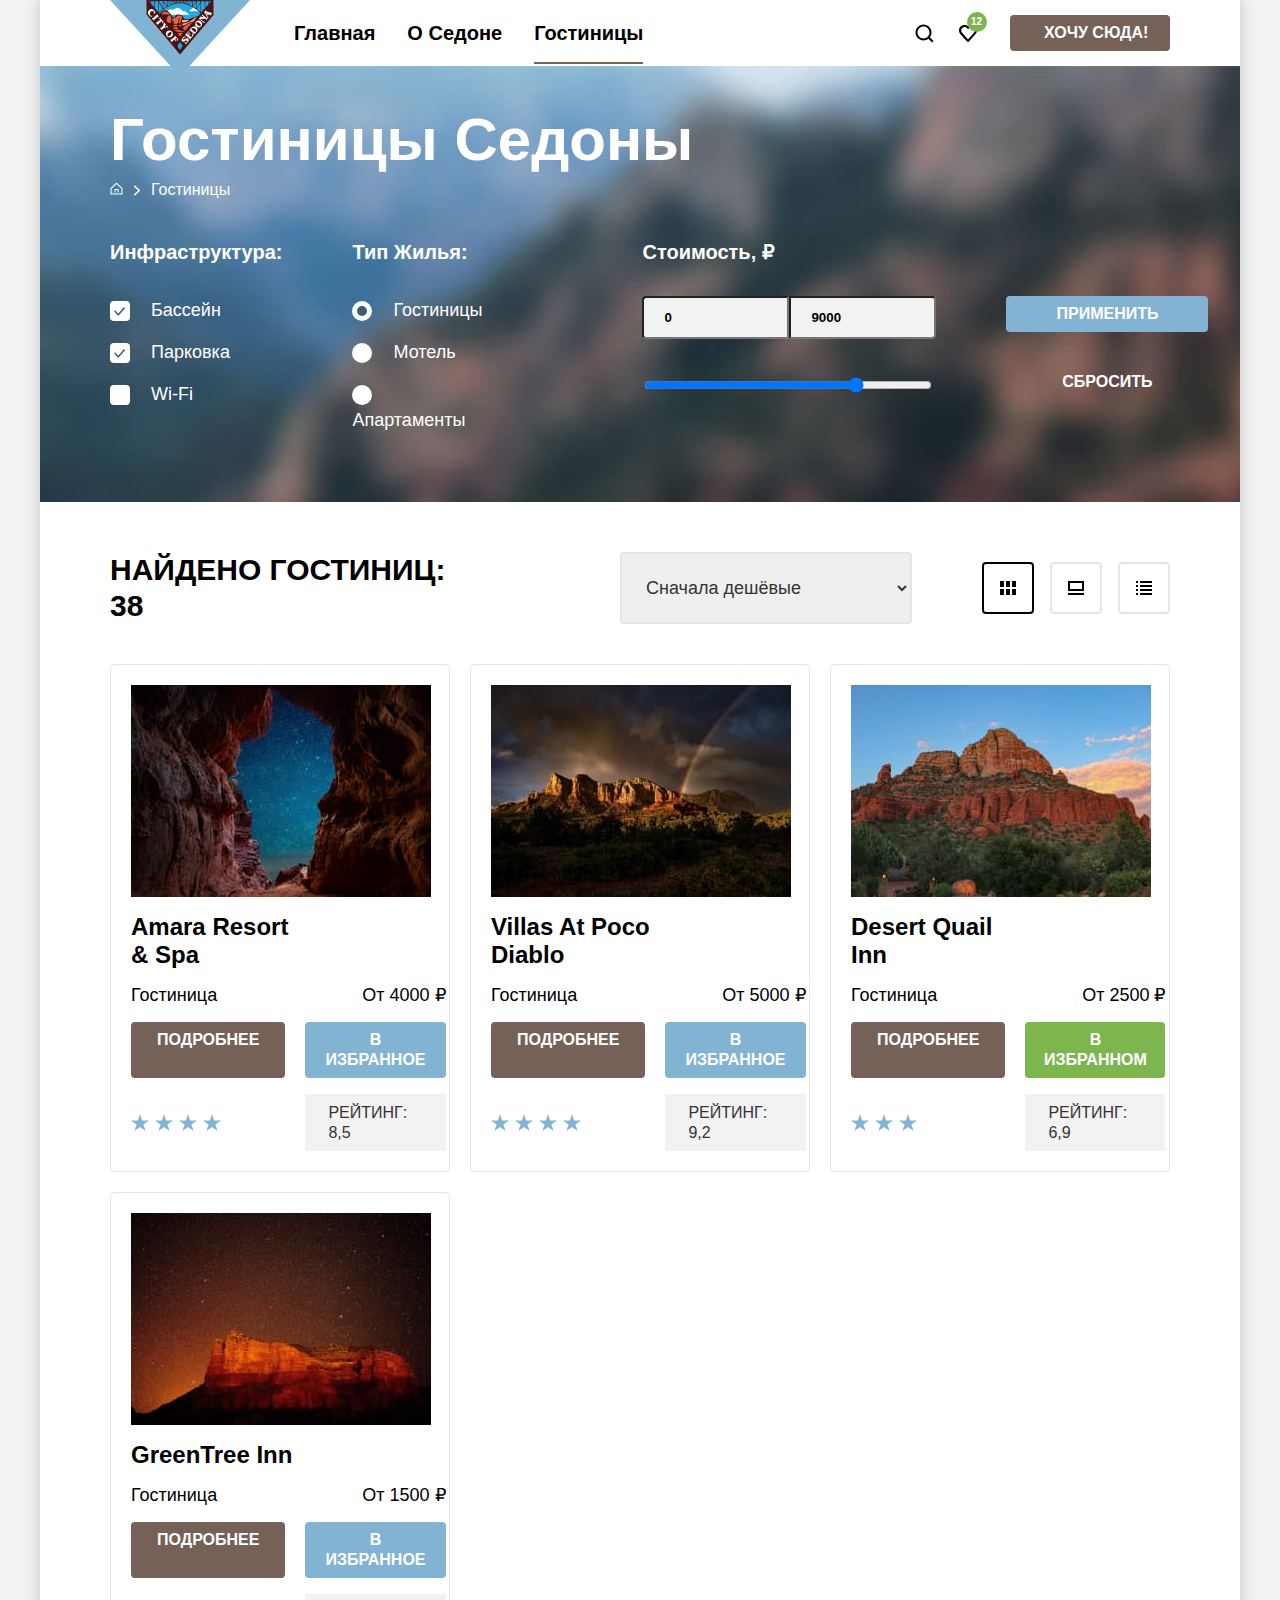
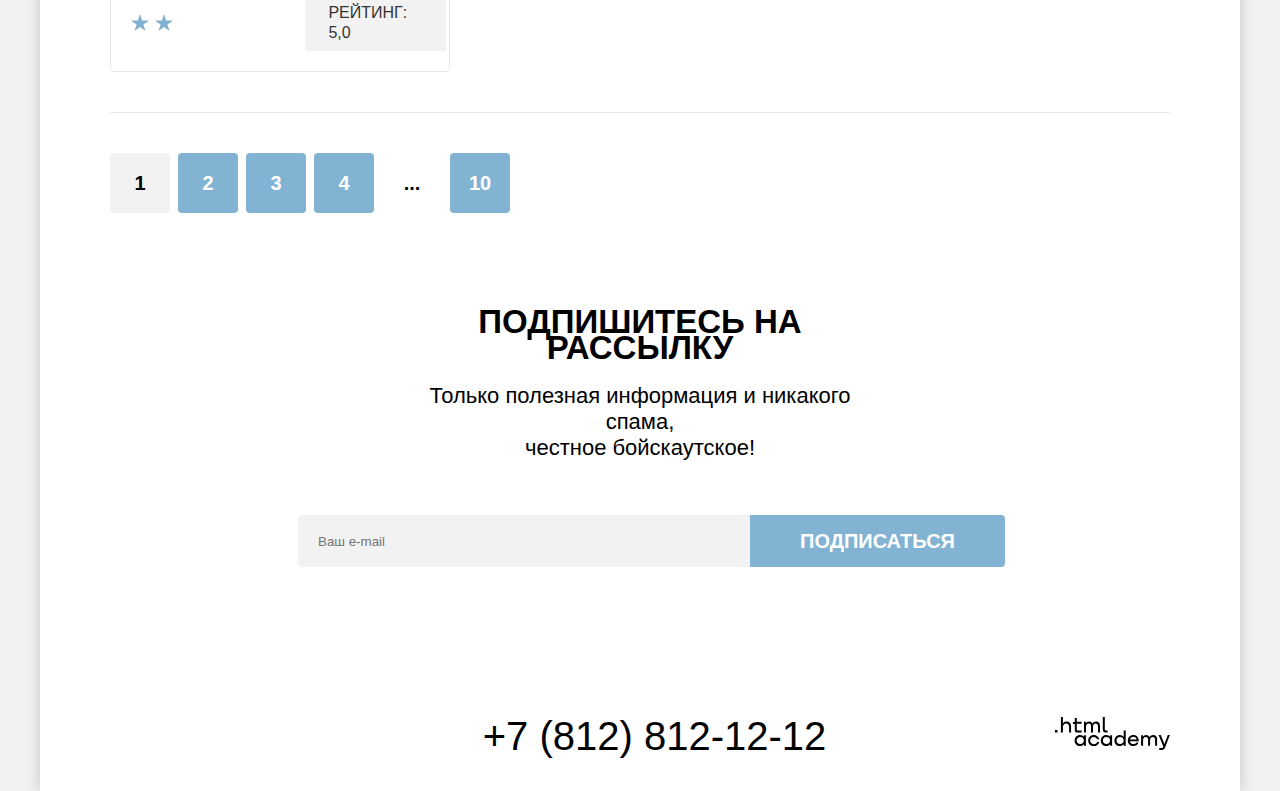
==== catalog.html @ 64627593 "Merge pull request #6 from LNBaxtin/master" ====
<!DOCTYPE html>
<html lang="ru">
  <head>
    <meta charset="utf-8">
    <title>Гостиницы Седоны</title>
    <link rel="stylesheet" href="styles/styles.css">
  </head>
  <body>
    <div class="wrapper">
      <header class="page-header">
        <nav class="navigation">
          <a class="logo-link">
            <img class="page-header-logo" alt="Логотип проекта Седона" src="images/logo.svg" width="140" height="70"></a>
          <ul class="navigation-list">
            <li class="navigation-item">
              <a class="navigation-link" href="index.html">Главная</a>
            </li>
            <li class="navigation-item">
              <a class="navigation-link" href="#">О Седоне</a>
            </li>
            <li class="navigation-item">
              <a class="navigation-link navigation-link-current" href="catalog.html">Гостиницы</a>
            </li>
          </ul>
          <ul class="navigation-list navigation-user">
            <li class="navigation-item navigation-icon">
              <a class="navigation-link" href="#">
                <div class="icon-search">
                <span class="visually-hidden">
                  Поиск
                </span></div>
              </a>
            </li>
            <li class="navigation-item navigation-icon">
              <a class="navigation-link" href="#">
                <div class="icon-liked">
                  <span class="visually-hidden">
                    Избранное
                  </span>
                <div class="liked"><div class="liked-number">12</div></div></div>
              </a>
          </ul>
          <a class="button brown-button navigation-button" href="#" aria-label="Регистрация"><span class="click">Хочу сюда!</span></a>
        </nav>
      </header>
    <main class="main-inner">
      <div class="filters-background">
        <h1 class="inner-header-title">Гостиницы Седоны</h1>
        <ul class="breadcrumbs">
          <li class="breadcrumbs-item">
            <a class="breadcrumbs-link" href="index.html"><div class="breadcrumbs-home"></div><span class="visually-hidden">Главная</span></a>
          </li>
          <!-- <div class="breadcrumbs-arrow"></div> -->
          <li class="breadcrumbs-item">
            <a class="breadcrumbs-link">Гостиницы</a>
          </li>
        </ul>
      <section class="filters">
        <h2 class="visually-hidden">Фильтры</h2>
        <form class="catalog-filter" action="https://echo.htmlacademy.ru/" method="get">
          <fieldset class="catalog-filter-group">
            <legend class="catalog-filter-title">Инфраструктура:</legend>
            <ul class="catalog-filter-list">
              <li class="catalog-filter-item">
                <label class="control">
                  <input class="control-input real-checkbox" type="checkbox" name="pool" checked>
                  <span class="custom-checkbox"></span>
              Бассейн
                </label>
              </li>
              <li class="catalog-filter-item">
                <label class="control">
                  <input class="control-input real-checkbox" type="checkbox" name="parking" checked>
                  <span class="custom-checkbox"></span>
              Парковка
                </label>
              </li>
              <li class="catalog-filter-item">
                <label class="control">
                  <input class="control-input real-checkbox" type="checkbox" name="wifi">
                  <span class="custom-checkbox"></span>
              Wi-Fi
                </label>
              </li>
          </fieldset>
          <fieldset class="catalog-filter-group">
            <legend class="catalog-filter-title">Тип Жилья:</legend>
            <ul class="catalog-filter-list">
              <li class="catalog-filter-item">
                <label class="control">
                  <input class="control-input real-radio" type="radio" name="product-group" value="hotel" checked>
                  <span class="custom-radio"></span>
              Гостиницы
                </label>
              </li>
              <li class="catalog-filter-item">
                <label class="control">
                  <input class="control-input real-radio" type="radio" name="product-group" value="motel">
                  <span class="custom-radio"></span>
              Мотель
                </label>
              </li>
              <li class="catalog-filter-item">
                <label class="control">
                  <input class="control-input real-radio" type="radio" name="product-group" value="apartment">
                  <span class="custom-radio"></span>
              Апартаменты
                </label>
              </li>
            </ul>
          </fieldset>
          <fieldset class="catalog-filter-group slider">
            <legend class="catalog-filter-title">Стоимость, &#8381;</legend>
              <div class="form-price">
                <input class="input-price-min" type="number"  id="min-price" name="min-price" value="0" step="100" placeholder="от">
                <input class="input-price-max" type="number"  id="max-price" name="max-price" value="9000" step="100" placeholder="до">
              </div>
              <input class="input-slider" type="range" id="hotels-price" name="hotels-price" min="0" max="12000" value="9000">
          </fieldset>
          <fieldset class="catalog-filter-group button-group">
            <legend class="catalog-filter-title visually-hidden">Кнопки</legend>
              <button class="button blue-button" type="submit">Применить</button>
              <button class="button transparent-button" type="reset">Сбросить</button>
          </fieldset>
        </form>
      </section>
    </div>
      <!-- </div> -->
      <section class="serching-results">
        <div class="wrapper-sort">
          <div class="hotel-results"><h2 class="heading-text">Найдено гостиниц: <span class="hotel-value">38</span></h2></div>
          <select class="select-control" aria-label="Сортировка">
            <option value="cheap">Сначала дешёвые</option>
            <option value="expensive">Сначала дорогие</option>
            <option value="popular">Сначала популярные</option>
          </select>
          <ul class="sorting-list">
            <li class="sorting-list-item"><a class="sort-current" href="#" aria-label="Показать карточки"><div class="icon-list-six"></div>
            </a></li>
            <li class="sorting-list-item"></li><a class="sort-unactive" href="#" aria-label="Показать по одному"><div class="icon-for-one"></div>
            </a></li>
            <li class="sorting-list-item"></li><a class="sort-unactive" href="#" aria-label="Показать список"><div class="icon-list"></div>
            </a></li>
          </div>
        <!-- </div> -->
        <ul class="hotel-list">
          <li class="hotel-card">
            <img class="hotel-card-image" src="images/Amara.jpg" alt="Amara Resort & Spa" width="300" height="212">
            <a class="hotel-card-link" href="#">  <h3 class="block-title hotel-card-title">Amara Resort & Spa</h3></a>
            <p class="hotel-card-type">Гостиница</p>
            <p class="hotel-card-price">От 4000 ₽</p>
            <a class="button hotel-card-button brown-button" href="#">Подробнее</a>
            <button class="button hotel-card-button blue-button" href="#">В Избранное</a></button>
            <div class="stars-area">
              <div class="star"></div>
              <div class="star"></div>
              <div class="star"></div>
              <div class="star"></div>
            </div>
            <div class="rating">
              <p class="text-rating">Рейтинг: <span class="rating-number">8,5</span></p>
            </div>
          </li>
          <li class="hotel-card">
            <img class="hotel-card-image" src="images/Villas.jpg" alt="Villas at Poco Diablo" width="300" height="212">
            <a class="hotel-card-link" href="#"><h3 class="block-title hotel-card-title">Villas at Poco Diablo</h3></a>
            <p class="hotel-card-type">Гостиница</p>
            <p class="hotel-card-price">От 5000 ₽</p>
            <a class="button hotel-card-button brown-button" href="#">Подробнее</a>
            <button class="button hotel-card-button blue-button" href="#">В Избранное</a></button>
            <div class="stars-area">
              <div class="star"></div>
              <div class="star"></div>
              <div class="star"></div>
              <div class="star"></div>
            </div>
            <div class="rating">
              <p class="text-rating">Рейтинг: <span class="rating-number">9,2</span></p>
            </div>
          </li>
          <li class="hotel-card">
            <img class="hotel-card-image" src="images/Desert.jpg" alt="Desert Quail Inn" width="300" height="212">
            <a class="hotel-card-link" href="#"><h3 class="block-title hotel-card-title">Desert Quail Inn</h3></a>
            <p class="hotel-card-type">Гостиница</p>
            <p class="hotel-card-price">От 2500 ₽</p>
            <a class="button hotel-card-button brown-button" href="#">Подробнее</a>
            <button class="button hotel-card-button green-button" href="#">В Избранном</a></button>
            <div class="stars-area">
              <div class="star"></div>
              <div class="star"></div>
              <div class="star"></div>
            </div>
            <div class="rating">
              <p class="text-rating">Рейтинг: <span class="rating-number">6,9</span></p>
            </div>
          </li>
          <li class="hotel-card">
            <img class="hotel-card-image" src="images/GreenTree.jpg" alt="GreenTree Inn" width="300" height="212">
            <a class="hotel-card-link" href="#"><h3 class="block-title hotel-card-title">GreenTree Inn</h3></a>
            <p class="hotel-card-type">Гостиница</p>
            <p class="hotel-card-price">От 1500 ₽</p>
            <a class="button hotel-card-button brown-button" href="#">Подробнее</a>
            <button class="button hotel-card-button blue-button" href="#">В Избранное</a></button>
            <div class="stars-area">
              <div class="star"></div>
              <div class="star"></div>
            </div>
            <div class="rating">
              <p class="text-rating">Рейтинг: <span class="rating-number">5,0</p></span>
            </div>
          </li>
        </ul>
        <div class="divider-line"></div>
        <ul class="pagination">
          <li class="pagination-item">
            <a class="pagination-link pagination-current"><span>1</span></a>
          </li>
          <li class="pagination-item">
            <a class="pagination-link" href="#"><span>2</span></a>
          </li>
          <li class="pagination-item">
            <a class="pagination-link" href="#"><span>3</span></a>
          </li>
          <li class="pagination-item">
            <a class="pagination-link" href="#"><span>4</span></a>
          </li>
          <li class="pagination-item">
            <a class="pagination-link"><span>...</span></a>
          </li>
          <li class="pagination-item">
            <a class="pagination-link" href="#"><span>10</span></a>
          </li>
        </ul>
      </section>
 <section class="newsletter newsletter-inner">
  <div class="newsletter-block">
    <h2 class="newsletter-title">Подпишитесь на рассылку</h2>
    <p>Только полезная информация и никакого спама, <br>честное бойскаутское!</p></div>
    <div class="newsletter-form">
    <form class="newsletter-form" action="https://echo.htmlacademy.ru/" method="post">

      <input class="field"  placeholder="Ваш e-mail" type="email" name="newsletter-email" id="newsletter-email" required>

      <button class="newsletter-button button blue-button big-button" type="submit">
        <span>Подписаться</span>
      </button></div>
  </section>
    </main>
    <footer class="page-footer">
      <h2 class="visually-hidden">Как с нами связаться?</h2>
      <ul class="footer-social-list">
        <li class="footer-social-item">
          <a class="social-button" href="https://vk.com/htmlacademy">
            <span class="visually-hidden">VKontakte</span>
            <div class="icon-vk"></div>
          </a>
        </li>
        <li class="footer-social-item">
          <a class="social-button" href="https://t.me/htmlacademy">
            <span class="visually-hidden">Telegram</span>
            <div class="icon-tg"></div>
          </a>
        </li>
        <li class="footer-social-item">
          <a class="social-button" href="https://www.youtube.com/user/htmlacademyru">
            <span class="visually-hidden">Youtube</span>
            <div class="icon-yt"></div>
          </a>
        </li>
      </ul>
      <a class="number-phone" href="tel:+78128121212">+7 (812) 812-12-12</a>
      <a class="htmlacademy-link" href="https://htmlacademy.ru">
      <img class="footer-logo" alt="Ссылка на HTML Academy" src="images/logo_academy.svg" width="115" height="33">
      </a>
    </footer>
  </div>
  </body>
</html>
---- styles/styles.css ----
@font-face {
  font-family: "PT Sans";
  font-weight: 400;
  font-style: normal;
  src: url("../fonts/ptsans-400.woff2");
  font-display: swap;
}
@font-face {
  font-family: "PT Sans Bold";
  font-weight: 700;
  font-style: normal;
  src: url("../fonts/ptsans-700.woff2");
  font-display: swap;
}

html {
  height: 100%;
}

body {
  font-family: "PT Sans", sans-serif;
  font-size: 22px;
  line-height: 26px;
  color:black;
  width: 1280px;
  background-color: #F2F2F2;
  margin: 0 auto;
  display: flex;
  flex-direction: column;
}

.wrapper {
  width: 1200px;
  background-color:#FFFFFF;
  box-shadow: 0 0 15px rgba(0, 0, 0, 0.2);
  margin: 0 auto;
}

.visually-hidden {
  position: absolute;
  width: 1px;
  height: 1px;
  margin: -1px;
  border: 0;
  padding: 0;
  white-space: nowrap;
  clip-path: inset(100%);
  clip: rect(0 0 0 0);
  overflow: hidden;
}

.navigation-link {
  font-family: "PT Sans Bold", sans-serif;
  font-weight: 700;
  font-size: 20px;
  line-height: 24px;
  text-decoration: none;
  color: black;
}

.navigation-link-current {
  border-bottom: 2px solid rgba(117, 98, 87, 1);
  padding-bottom: 18px;
}

.icon-search {
  min-width: 20px;
  min-height: 20px;
  background-image: url("../images/icons/search.svg");
  background-repeat: no-repeat;
  background-position: center;
}

.icon-liked {
  position: relative;
  min-width: 20px;
  min-height: 20px;
  background-image: url("../images/icons/like.svg");
  background-repeat: no-repeat;
  background-position: center;
}

.liked {
  position: absolute;
  color: white;
  background: #7DB54F;
  border-radius: 10px;
  min-width: 20px;
  min-height: 20px;
  text-align: center;
  padding-bottom: 4px;
  left: 9px;
  bottom: 11px;
  padding: 0;
}

.liked-number {
  font-size: 10px;
  line-height: 10px;
  padding: 5px 5px 5px 4px;
  text-align: center;
}

.button {
  font-family: "PT Sans Bold", sans-serif;
  font-weight: 700;
  text-decoration: none;
  line-height: 20px;
  font-size: 16px;
  padding: 8px 50px;
  color: white;
  text-transform: uppercase;
  border: none;
  border-radius: 4px;
  text-align: center;
}

.brown-button {
  background-color: rgba(117, 97, 87, 1);
}

.blue-button {
  background: #82B3D3;
}

.green-button {
  background: #7DB54F;
}

.big-button {
  font-size: 20px;
  line-height: 36px;
}

.transparent-button {
  background-color: rgba(255, 255, 255, 0);
  border: none;
}

.heading-text {
  font-family: "PT Sans Bold", sans-serif;
  font-weight: 700;
  font-size: 30px;
  line-height: 36px;
  text-transform: uppercase;
  margin: 0;
  /* text-align: center; */
}

.block-title {
  font-family: "PT Sans Bold", sans-serif;
  font-weight: 700;
  font-size: 24px;
  line-height: 28px;
  text-transform: uppercase;
  max-width: 175px;
  margin: auto;
  text-align: center;
  margin-bottom: 30px;
}

.block-description {
  font-size: 18px;
  line-height: 21px;
  text-align: center;
  margin: 0 85px;
}

.search {
  text-align: center;
  padding: 96px 304px;
}

.search-modal {
  margin-top: 54px;
}

.newsletter {
  color: white;
  background-image: url("../images/Subscribe.jpg");
  background-repeat: no-repeat;
  text-align: center;
  padding: 96px 258px 104px;
}

.newsletter-block {
  width: 475px;
  margin: 0 auto 54px;
}

.field {
  box-sizing: border-box;
  width: 452px;
  border-radius: 4px 0 0 4px;
  background: #F2F2F2;
  padding-left: 20px;
  border: none;
}

.newsletter-form {
  display: flex;
  margin: 0 auto;
  font-size: 18px;
  line-height: 24px;
}

.newsletter-inner {
  color:black;
  background-image: none;
}

.newsletter-button {
  border-radius: 0 4px 4px 0;
}

.newsletter-title {
  font-family: "PT Sans Bold", sans-serif;
  font-weight: 700;
  text-transform: uppercase;
  margin: 0;
}

.inner-header-title {
  font-family: "PT Sans Bold", sans-serif;
  font-weight: 700;
  font-size: 60px;
  line-height: 78px;
  margin: 0;
  margin-left: 70px;
}

.breadcrumbs {
  display: flex;
  align-items: center;
  list-style-type: none;
  text-align: center;
  margin: 0;
  padding: 0;
  margin-bottom: 40px;
  margin-left: 70px;
}

.breadcrumbs-home {
  min-width: 13px;
  min-height: 15px;
  background-image: url("../images/icons/breadcrumbs-home.svg");
  background-repeat: no-repeat;
}

.breadcrumbs-item:not(:last-child)::after {
  content: "";
  display: block;
  min-width: 8px;
  min-height: 20px;
  background-image: url("../images/icons/arrow-right.svg");
  background-repeat: no-repeat;
  margin-left: 10px;
}

.breadcrumbs-item {
  display: flex;
  font-size: 16px;
  line-height: 21px;
  margin-right: 10px;
  align-items: center;

}

.catalog-filter-title {
  font-family: "PT Sans Bold", sans-serif;
  font-weight: 700;
  font-size: 20px;
  line-height: 24px;
  padding: 0;
  margin-bottom: 32px;
}

.catalog-filter-group {
  border: none;
  padding: 0;
  margin: 0;
}

.filters-background {
  color:white;
  width: 100%;
  height: 100%;
  background-image: url("../images/background-filter.jpg");
  background-repeat: no-repeat;
  background-size: cover;
  padding-top: 35px;
  padding-bottom: 70px;
}

.input-price-min,.input-price-max {
  font-family: "PT Sans Bold", sans-serif;
  font-weight: 700;
  width: 103px;
  padding: 12px 20px;
  background: #F2F2F2;

}

.input-price-min {
  border-radius: 4px 0 0 4px;
}

.input-price-max {
  border-radius: 0 4px 4px 0;
}

.input-slider {
  width: 288px;
}

/* .input-price::placeholder {
  font-size: 18px;
  line-height: 24px;
  text-align: right;
} */

.button-group {
  display: flex;
  flex-direction: column;
  justify-content: flex-start;
  gap: 32px;
  padding-top: 56px;
}

.catalog-filter {
  display: flex;
  gap: 70px;
  margin-left: 70px;
}

/*Кастомные checkbox и radio */

.custom-checkbox {
  position: relative;
  display: inline-block;
  background: #FFFFFF;
  border-radius: 4px;
  width: 20px;
  height: 20px;
  margin-right: 16px;
  vertical-align: sub;
  /* border: 3px solid transparent; */

}

.real-checkbox {
  width: 0;
  height: 0;
  opacity: 0;
  position: absolute;
  z-index: -10;
}

.real-checkbox:focus + .custom-checkbox {
  box-shadow: 0 0 0 3px #83B3D3

}

.custom-checkbox::before {
  position: absolute;
  content: '';
  display: inline-block;
  width: 12px;
  height: 10px;
  background-image: url("../images/icons/checkbox.svg");
  background-size: contain;
  background-repeat: no-repeat;
  left: 50%;
  top: 55%;
  transform: translate(-50%, -50%) scale(0);
  transition: 0.2s ease-in;
}

.real-checkbox:checked + .custom-checkbox::before {
  transform: translate(-50%, -50%) scale(1);
}

.custom-radio {
  position: relative;
  display: inline-block;
  background: #FFFFFF;
  border-radius: 50%;
  width: 20px;
  height: 20px;
  margin-right: 16px;
  vertical-align: sub;
  /* border: 3px solid transparent; */
}

.real-radio {
  width: 0;
  height: 0;
  opacity: 0;
  position: absolute;
  z-index: -10;
}

.real-radio:focus + .custom-radio {
  box-shadow: 0 0 0 3px #83B3D3
}

.custom-radio::before {
  position: absolute;
  content: '';
  display: inline-block;
  width: 10px;
  height: 10px;
  border-radius: 50%;
  background-color: #3F5E72;
  left: 50%;
  top: 50%;
  transform: translate(-50%, -50%) scale(0);
  transition: 0.2s ease-in;
}

.real-radio:checked + .custom-radio::before {
  transform: translate(-50%, -50%) scale(1);
}

.custom-checkbox:hover, .custom-radio:hover, .control:hover {
  opacity: 0.6;
}

.custom-checkbox:active, .custom-radio:active, .control:active{
  opacity: 0.3;
}

.catalog-filter-list {
  list-style-type: none;
  padding: 0;
  margin: 0;
  width: 150px;
}

.catalog-filter-item:not(:last-child) {
  margin-bottom: 16px;
}

.slider {
  display: flex;
  flex-direction: column;
  width: 288px;
  margin-left: 70px;
}

.form-price {
  display: flex;
  margin-bottom: 36px;
}

.control {
  font-size: 18px;
  line-height: 23px;
}

.select-control {
  font-size: 18px;
  line-height: 21px;
  color: #333333;
  width: 292px;
  margin-left: auto;
  margin-right: 70px;
  border: 2px solid #E5E5E5;
  border-radius: 4px;
  padding: 14px 20px;
}

.hotel-results {
  width: 360px;
  margin: auto 0;
}

.hotel-list {
  display: flex;
  list-style-type: none;
  gap: 20px;
  flex-wrap: wrap;
  padding: 0;
  margin: 0 70px;
}

.hotel-card {
  box-sizing: border-box;
  width: 340px;
  padding: 20px;
  border: 1px solid #E6E6E6;
  border-radius: 4px;
  display: grid;
  column-gap: 20px;
  row-gap: 16px;
  grid-template-columns: repeat(2, 1fr);
  grid-template-areas:
      "image image"
      "link link"
      "type price"
      "button liked-button"
      "stars rating";
}

.hotel-card-image {
  grid-area: image;
}
.hotel-card-type {
  font-size: 18px;
  line-height: 21px;
  grid-area: type;
  text-align: start;
  margin: 0;
}
.hotel-card-price {
  font-size: 18px;
  line-height: 21px;
  grid-area: price;
  text-align: end;
  margin: 0;

}
.hotel-card-button {
  grid-area: button;
  box-sizing: border-box;
  padding: 8px 26px;

}
.hotel-card-button.blue-button {
  grid-area: liked-button;
  padding: 8px 20px;
}
.hotel-card-button.green-button {
  grid-area: liked-button;
  padding: 8px 18px;
}
.stars-area {
  grid-area: stars;
  height: 100%;
  display: flex;
  gap: 6px;
  align-items: center;

}
.star {
  background-image: url(../images/icons/star.svg);
  background-repeat: no-repeat;
  width: 18px;
  height: 17px;
}

.rating {
  grid-area: rating;
  text-transform: uppercase;
  font-size: 16px;
  line-height: 20px;
  color: #333333;
  background-color: #F2F2F2;
  padding: 9px 22px 8px 23px;
}

.text-rating {
  margin: 0;
}

.hotel-card-title {
  text-transform: capitalize;
  text-align: left;
  margin: 0;
  width: 100%;
}

.hotel-card-link {
  text-decoration: none;
  color: black;
  grid-area: link;
}

.number-phone {
  font-size: 40px;
  line-height: 40px;
  text-decoration: none;
  color: black;
  margin: 5px auto;
}

.navigation {
  box-sizing: border-box;
  display: flex;
}

.page-header {
  padding-left: 238px;
  padding-right: 70px;
  position: relative;
}

.logo-link {
  position: absolute;
  z-index: 2;
  left: 70px;
}

.navigation-list {
  margin: 0;
  padding: 0;
  list-style-type: none;
  display: flex;
  width: 440px;
  align-items: center;
  flex-wrap: wrap;
}

.navigation-user {
  margin-left: auto;
  width: 140px;
  justify-content: flex-end;
  margin-right: 20px;

}

.navigation-item{
  padding: 20px 16px;
}

.navigation-icon{
  padding: 22px 12px;
}

.navigation-button{
  box-sizing: border-box;
  width: 160px;
  margin: auto 0;
  padding: 8px 34px;
  /* Обратить внимание */
  white-space: nowrap;
  align-items: center;
}

.advantages {
  text-align: center;
}

.advantages-list {
  list-style-type: none;
  display: flex;
  padding: 0;
}

.advantages-item {
  width: 400px;
  padding: 81px 0;
}

.advantages-block {
  padding: 64px 0;
  margin: 0 auto;
  width: 505px;
}

/* .hero {
  width: 1200px;
} */

.banner {
  position: relative;
  width: 100%;
  height: 485px;

}

.welcome-background {
  position: absolute;
}

.divider {
  width: 1200px;
  height: 57px;
  background-image: url("../images/divider.png");
  background-repeat: no-repeat;
  background-position: bottom;
  position: absolute;
  z-index: 1;
  bottom: 0;
}

.welcome-text {
  position: absolute;
  top: 0;
  left: 0;
  right: 0;
  bottom: 0;
  margin: auto;
}

.reasons-text {
  width: 651px;
  text-align: center;
  margin: 0 auto;
  padding-top: 69px;
  padding-bottom: 69px;
}

/* .reasons {
  width: 1200px;
} */

.reason-card {
  margin: auto;
}

.line {
  height: 2px;
  width: 60px;
  margin: 30px auto;
}

.light-line {
  background-color: rgba(255, 255, 255, 0.3);
}

.dark-line {
background-color: rgba(0, 0, 0, 0.3);
}

.reasons-list {
  list-style-type: none;
  display: grid;
  grid-template-columns: 1fr 1fr 1fr;
  grid-template-rows: 1fr 1fr 1fr;
  width: 1200px;
  margin: 0;
  padding: 0;
  grid-row-gap: 0;
  align-items: stretch;
}

.reasons-item:nth-child(2) {
  grid-column-start: 2;
  grid-column-end: 4;
  grid-row-start: 1;
  grid-row-end: 1;
}

.reasons-item:nth-child(3) {
  grid-row-start: 2;
  grid-row-end: 2;
}

.reasons-item:nth-child(6) {
  grid-column-start: 3;
  grid-row-start: 3;
}

.reasons-item:nth-child(7) {
  grid-column-start: 1;
  grid-column-end: 2;
  grid-row-start: 3;
}

.reasons-item {
  background: rgba(131, 179, 211, 0.12);
  text-align: center;
  display: flex;
  flex-direction: column;
  width: 400px;
  margin: 0;
}

.icon-home {
  width: 75px;
  height: 72px;
  background-image: url("../images/icons/icon-home.svg");
  background-repeat: no-repeat;
  background-size: contain;
  margin: 0 auto;
  margin-bottom: 30px;
}

.icon-food {
  width: 75px;
  height: 72px;
  background-image: url("../images/icons/icon-burger.svg");
  background-repeat: no-repeat;
  background-size: contain;
  margin: 0 auto;
  margin-bottom: 30px;
}

.icon-present {
  width: 75px;
  height: 72px;
  background-image: url("../images/icons/icon-present.svg");
  background-repeat: no-repeat;
  background-size: contain;
  margin: 0 auto;
  margin-bottom: 30px;
  background-position: center;
}

.gray-block {
  background: rgba(131, 179, 211, 0.2);
}

.blue-block {
  background: #82B3D3;
  color: white;
}

.page-footer {
  display: flex;
  justify-content: space-between;
  padding: 40px 70px 30px;
}

.footer-social-list {
  display: flex;
  list-style-type: none;
  padding: 0;
  margin: auto 0;
  width: 144px;
  flex-wrap: wrap;
}

.footer-social-item {
  height: 40px;
  width: 48px;
}

.social-button {
  display: flex;
  margin: auto;
  height: inherit;
  align-items: center;
}

.icon-vk {
  background-image: url("../images/icons/vk.svg");
  background-repeat: no-repeat;
  background-position: center;
  min-width: 24px;
  height: 14px;
  margin: auto;
}

.icon-tg {
  background-image: url("../images/icons/tg.svg");
  background-repeat: no-repeat;
  background-position: center;
  min-width: 18px;
  min-height: 16px;
  margin: auto;
}

.icon-yt {
  background-image: url("../images/icons/yt.svg");
  background-repeat: no-repeat;
  background-position: center;
  min-width: 22px;
  min-height: 17px;
  margin: auto;
}

.htmlacademy-link {
  margin: auto 0;
}

.wrapper-sort {
  display: flex;
  margin: 50px 70px 40px 70px;
}

.sorting-list {
  display: flex;
  list-style-type: none;
  align-items: center;
  margin: 0;
  /* margin-left: auto; */
  padding: 0;
  gap: 8px;
}

.icon-list-six {
  width: 48px;
  height: 48px;
  background-image: url("../images/icons/icon-list-six.svg");
  background-repeat: no-repeat;
  background-position: center;
  border: 2px solid #000000;
  border-radius: 4px;
}

.icon-for-one {
  width: 48px;
  height: 48px;
  background-image: url("../images/icons/icon-for-one.svg");
  background-repeat: no-repeat;
  background-position: center;
  border: 2px solid #E5E5E5;
  border-radius: 4px;
}

.icon-list {
  width: 48px;
  height: 48px;
  background-image: url("../images/icons/icon-list.svg");
  background-repeat: no-repeat;
  background-position: center;
  border: 2px solid #E5E5E5;
  border-radius: 4px;
}

.divider-line {
  width: 1060px;
  height: 1px;
  background-color: rgba(230, 230, 230, 1);
  margin: 40px auto;
}

.pagination {
  display: flex;
  list-style-type: none;
  padding: 0;
  margin: 0;
  gap: 8px;
  margin-left: 70px;

}

.pagination-item {
  display: flex;
  align-items: center;
  width: 60px;
  height: 60px;
  font-family: "PT Sans Bold", sans-serif;
  font-weight: 700;
  line-height: 36px;
  font-size: 20px;
  color: white;
  border: none;
  border-radius: 4px;
  background: #82B3D3;
}

.pagination-link{
  color: inherit;
  text-decoration: none;
  margin: auto;
}

.pagination-item:first-child {
  background: #F2F2F2;
  color: #000000;
}

.pagination-item:nth-child(5) {
  background: #ffffff;
  color: #000000;
}
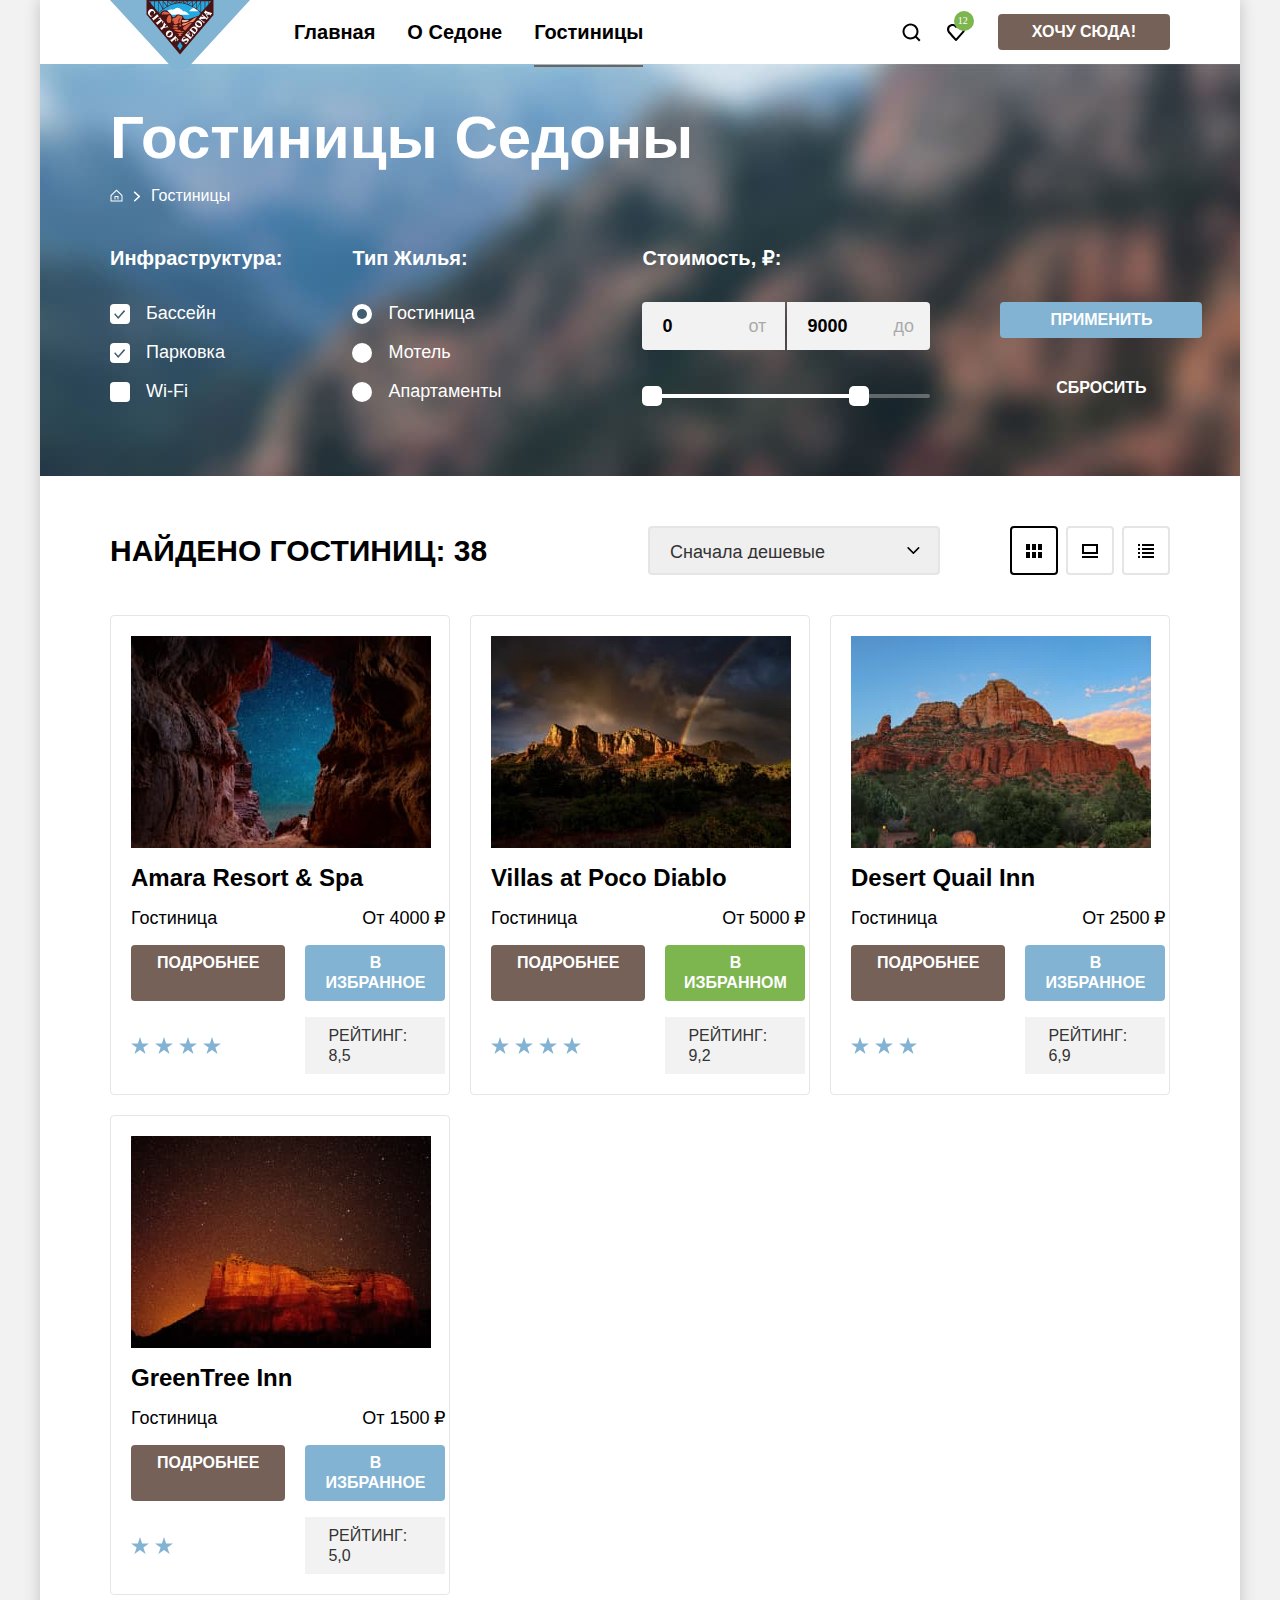
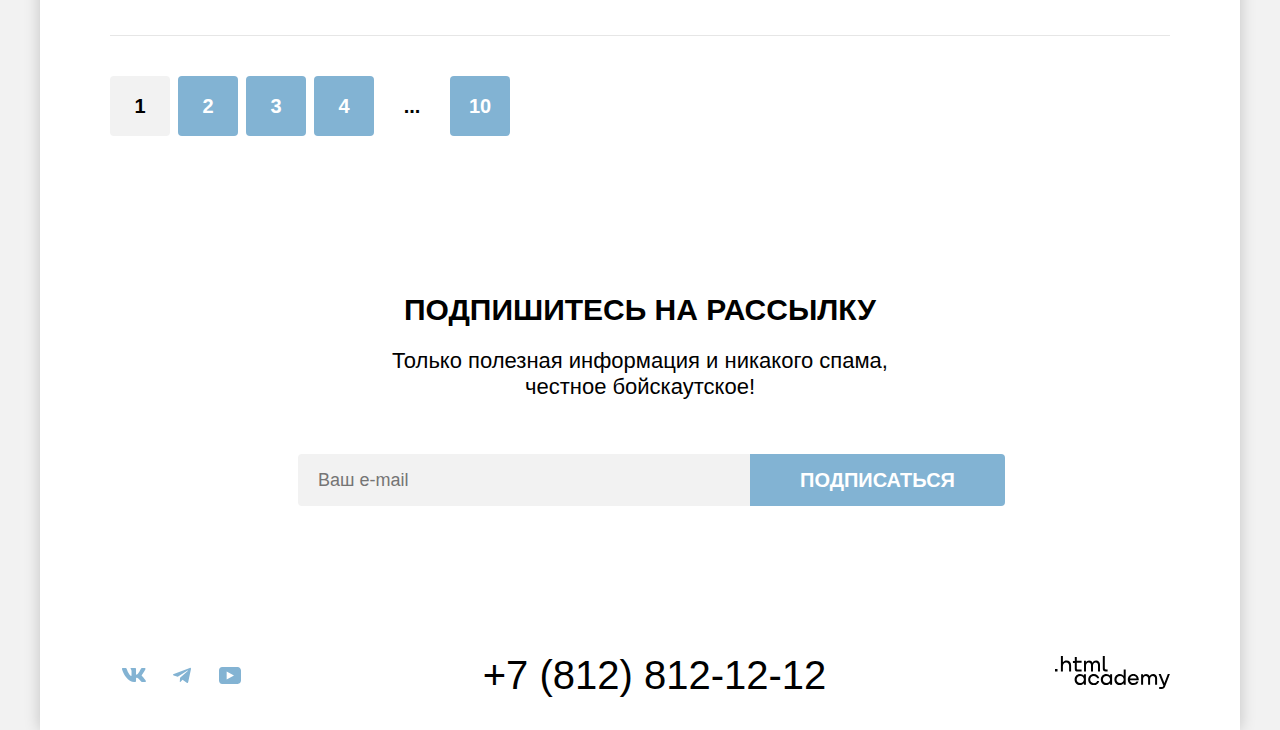
==== commit ef7abd3b: "Добавляет модальное окно, взаимодействие с элементами, заменяет div на псевдоэлементы, где возможно" ====
--- a/catalog.html
+++ b/catalog.html
@@ -4,12 +4,13 @@
     <meta charset="utf-8">
     <title>Гостиницы Седоны</title>
     <link rel="stylesheet" href="styles/styles.css">
+    <link rel="icon" type="image/png" sizes="32x32" href="images/favicon.svg">
   </head>
   <body>
     <div class="wrapper">
       <header class="page-header">
         <nav class="navigation">
-          <a class="logo-link">
+          <a class="logo-link" href="index.html">
             <img class="page-header-logo" alt="Логотип проекта Седона" src="images/logo.svg" width="140" height="70"></a>
           <ul class="navigation-list">
             <li class="navigation-item">
@@ -19,26 +20,25 @@
               <a class="navigation-link" href="#">О Седоне</a>
             </li>
             <li class="navigation-item">
-              <a class="navigation-link navigation-link-current" href="catalog.html">Гостиницы</a>
+              <a class="navigation-link navigation-link-current" href="#!">Гостиницы</a>
             </li>
           </ul>
           <ul class="navigation-list navigation-user">
-            <li class="navigation-item navigation-icon">
-              <a class="navigation-link" href="#">
-                <div class="icon-search">
+            <li class="navigation-item navigation-icon ">
+              <a class="navigation-link icon-search" href="#">
                 <span class="visually-hidden">
                   Поиск
-                </span></div>
+                </span>
               </a>
             </li>
             <li class="navigation-item navigation-icon">
-              <a class="navigation-link" href="#">
-                <div class="icon-liked">
+              <a class="navigation-link icon-liked" href="#">
                   <span class="visually-hidden">
                     Избранное
                   </span>
-                <div class="liked"><div class="liked-number">12</div></div></div>
+                <div class="liked"><div class="liked-number">12</div></div>
               </a>
+            </li>
           </ul>
           <a class="button brown-button navigation-button" href="#" aria-label="Регистрация"><span class="click">Хочу сюда!</span></a>
         </nav>
@@ -48,9 +48,8 @@
         <h1 class="inner-header-title">Гостиницы Седоны</h1>
         <ul class="breadcrumbs">
           <li class="breadcrumbs-item">
-            <a class="breadcrumbs-link" href="index.html"><div class="breadcrumbs-home"></div><span class="visually-hidden">Главная</span></a>
-          </li>
-          <!-- <div class="breadcrumbs-arrow"></div> -->
+            <a class="breadcrumbs-link breadcrumbs-home" href="index.html"><span class="visually-hidden">Главная</span></a>
+          </li>
           <li class="breadcrumbs-item">
             <a class="breadcrumbs-link">Гостиницы</a>
           </li>
@@ -64,22 +63,19 @@
               <li class="catalog-filter-item">
                 <label class="control">
                   <input class="control-input real-checkbox" type="checkbox" name="pool" checked>
-                  <span class="custom-checkbox"></span>
-              Бассейн
+                  <span class="custom-checkbox"></span>Бассейн
                 </label>
               </li>
               <li class="catalog-filter-item">
                 <label class="control">
                   <input class="control-input real-checkbox" type="checkbox" name="parking" checked>
-                  <span class="custom-checkbox"></span>
-              Парковка
+                  <span class="custom-checkbox"></span>Парковка
                 </label>
               </li>
               <li class="catalog-filter-item">
                 <label class="control">
                   <input class="control-input real-checkbox" type="checkbox" name="wifi">
-                  <span class="custom-checkbox"></span>
-              Wi-Fi
+                  <span class="custom-checkbox"></span>Wi-Fi
                 </label>
               </li>
           </fieldset>
@@ -89,157 +85,163 @@
               <li class="catalog-filter-item">
                 <label class="control">
                   <input class="control-input real-radio" type="radio" name="product-group" value="hotel" checked>
-                  <span class="custom-radio"></span>
-              Гостиницы
+                  <span class="custom-radio"></span>Гостиница
                 </label>
               </li>
               <li class="catalog-filter-item">
                 <label class="control">
                   <input class="control-input real-radio" type="radio" name="product-group" value="motel">
-                  <span class="custom-radio"></span>
-              Мотель
+                  <span class="custom-radio"></span>Мотель
                 </label>
               </li>
               <li class="catalog-filter-item">
                 <label class="control">
                   <input class="control-input real-radio" type="radio" name="product-group" value="apartment">
-                  <span class="custom-radio"></span>
-              Апартаменты
+                  <span class="custom-radio"></span>Апартаменты
                 </label>
               </li>
             </ul>
           </fieldset>
           <fieldset class="catalog-filter-group slider">
-            <legend class="catalog-filter-title">Стоимость, &#8381;</legend>
-              <div class="form-price">
-                <input class="input-price-min" type="number"  id="min-price" name="min-price" value="0" step="100" placeholder="от">
-                <input class="input-price-max" type="number"  id="max-price" name="max-price" value="9000" step="100" placeholder="до">
+            <legend class="catalog-filter-title">Стоимость, &#8381;:</legend>
+            <div class="form-price">
+              <span class="visually-hidden">Минимальная цена.</span>
+              <input class="input-price-min range-input field" type="number"  id="min-price" name="min-price" value="0" step="100" placeholder="от">
+              <span class="visually-hidden">Максимальная цена.</span>
+              <input class="input-price-max range-input field" type="number"  id="max-price" name="max-price" value="9000" step="100" placeholder="до">
+            </div>
+            <div class="range">
+              <div class="range-scale">
+                <div class="range-bar" style="width: 226px">
+                  <button class="range-toggle toggle-min" type="button">
+                    <span class="visually-hidden">Изменить минимальную цену.</span>
+                  </button>
+                  <button class="range-toggle toggle-max" type="button">
+                    <span class="visually-hidden">Изменить максимальную цену.</span>
+                  </button>
+                </div>
               </div>
-              <input class="input-slider" type="range" id="hotels-price" name="hotels-price" min="0" max="12000" value="9000">
+            </div>
           </fieldset>
           <fieldset class="catalog-filter-group button-group">
-            <legend class="catalog-filter-title visually-hidden">Кнопки</legend>
+            <legend class="catalog-filter-title visually-hidden">Кнопки отправки</legend>
               <button class="button blue-button" type="submit">Применить</button>
               <button class="button transparent-button" type="reset">Сбросить</button>
           </fieldset>
         </form>
       </section>
     </div>
-      <!-- </div> -->
-      <section class="serching-results">
+      <!-- Sorting -->
+      <section class="searching-results">
         <div class="wrapper-sort">
-          <div class="hotel-results"><h2 class="heading-text">Найдено гостиниц: <span class="hotel-value">38</span></h2></div>
+          <h2 class="hotel-results">Найдено гостиниц: <span class="hotel-value">38</span></h2>
           <select class="select-control" aria-label="Сортировка">
-            <option value="cheap">Сначала дешёвые</option>
+            <option value="cheap">Сначала дешевые</option>
             <option value="expensive">Сначала дорогие</option>
             <option value="popular">Сначала популярные</option>
           </select>
           <ul class="sorting-list">
-            <li class="sorting-list-item"><a class="sort-current" href="#" aria-label="Показать карточки"><div class="icon-list-six"></div>
-            </a></li>
-            <li class="sorting-list-item"></li><a class="sort-unactive" href="#" aria-label="Показать по одному"><div class="icon-for-one"></div>
-            </a></li>
-            <li class="sorting-list-item"></li><a class="sort-unactive" href="#" aria-label="Показать список"><div class="icon-list"></div>
-            </a></li>
+            <li class="sorting-list-item"><a class="sort-link icon-list-six sort-list-active" href="#" aria-label="Показать карточки"></a></li>
+            <li class="sorting-list-item"><a class="sort-link icon-for-one" href="#" aria-label="Показать по одному"></a></li>
+            <li class="sorting-list-item"><a class="sort-link icon-list" href="#" aria-label="Показать список"></a></li>
+          </ul>
           </div>
-        <!-- </div> -->
+        <!-- Hotel list -->
         <ul class="hotel-list">
           <li class="hotel-card">
-            <img class="hotel-card-image" src="images/Amara.jpg" alt="Amara Resort & Spa" width="300" height="212">
-            <a class="hotel-card-link" href="#">  <h3 class="block-title hotel-card-title">Amara Resort & Spa</h3></a>
+            <a class="hotel-card-image-link" href="#"><img class="hotel-card-image" src="images/Amara.jpg" alt="Amara Resort & Spa" width="300" height="212"></a>
+            <a class="hotel-card-link" href="#"><h3 class="hotel-card-title">Amara Resort & Spa</h3></a>
             <p class="hotel-card-type">Гостиница</p>
             <p class="hotel-card-price">От 4000 ₽</p>
             <a class="button hotel-card-button brown-button" href="#">Подробнее</a>
             <button class="button hotel-card-button blue-button" href="#">В Избранное</a></button>
-            <div class="stars-area">
-              <div class="star"></div>
-              <div class="star"></div>
-              <div class="star"></div>
-              <div class="star"></div>
-            </div>
+            <ul class="stars-area">
+              <li class="star"></li>
+              <li class="star"></li>
+              <li class="star"></li>
+              <li class="star"></li>
+            </ul>
             <div class="rating">
               <p class="text-rating">Рейтинг: <span class="rating-number">8,5</span></p>
             </div>
           </li>
           <li class="hotel-card">
-            <img class="hotel-card-image" src="images/Villas.jpg" alt="Villas at Poco Diablo" width="300" height="212">
-            <a class="hotel-card-link" href="#"><h3 class="block-title hotel-card-title">Villas at Poco Diablo</h3></a>
+            <a class="hotel-card-image-link" href="#"><img class="hotel-card-image" src="images/Villas.jpg" alt="Villas at Poco Diablo" width="300" height="212"></a>
+            <a class="hotel-card-link" href="#"><h3 class="hotel-card-title">Villas at Poco Diablo</h3></a>
             <p class="hotel-card-type">Гостиница</p>
             <p class="hotel-card-price">От 5000 ₽</p>
             <a class="button hotel-card-button brown-button" href="#">Подробнее</a>
+            <button class="button hotel-card-button green-button" href="#">В Избранном</a></button>
+            <ul class="stars-area">
+              <li class="star"></li>
+              <li class="star"></li>
+              <li class="star"></li>
+              <li class="star"></li>
+            </ul>
+            <div class="rating">
+              <p class="text-rating">Рейтинг: <span class="rating-number">9,2</span></p>
+            </div>
+          </li>
+          <li class="hotel-card">
+            <a class="hotel-card-image-link" href="#"><img class="hotel-card-image" src="images/Desert.jpg" alt="Desert Quail Inn" width="300" height="212"></a>
+            <a class="hotel-card-link" href="#"><h3 class="hotel-card-title">Desert Quail Inn</h3></a>
+            <p class="hotel-card-type">Гостиница</p>
+            <p class="hotel-card-price">От 2500 ₽</p>
+            <a class="button hotel-card-button brown-button" href="#">Подробнее</a>
             <button class="button hotel-card-button blue-button" href="#">В Избранное</a></button>
-            <div class="stars-area">
-              <div class="star"></div>
-              <div class="star"></div>
-              <div class="star"></div>
-              <div class="star"></div>
-            </div>
-            <div class="rating">
-              <p class="text-rating">Рейтинг: <span class="rating-number">9,2</span></p>
-            </div>
-          </li>
-          <li class="hotel-card">
-            <img class="hotel-card-image" src="images/Desert.jpg" alt="Desert Quail Inn" width="300" height="212">
-            <a class="hotel-card-link" href="#"><h3 class="block-title hotel-card-title">Desert Quail Inn</h3></a>
-            <p class="hotel-card-type">Гостиница</p>
-            <p class="hotel-card-price">От 2500 ₽</p>
-            <a class="button hotel-card-button brown-button" href="#">Подробнее</a>
-            <button class="button hotel-card-button green-button" href="#">В Избранном</a></button>
-            <div class="stars-area">
-              <div class="star"></div>
-              <div class="star"></div>
-              <div class="star"></div>
-            </div>
+            <ul class="stars-area">
+              <li class="star"></li>
+              <li class="star"></li>
+              <li class="star"></li>
+            </ul>
             <div class="rating">
               <p class="text-rating">Рейтинг: <span class="rating-number">6,9</span></p>
             </div>
           </li>
           <li class="hotel-card">
-            <img class="hotel-card-image" src="images/GreenTree.jpg" alt="GreenTree Inn" width="300" height="212">
-            <a class="hotel-card-link" href="#"><h3 class="block-title hotel-card-title">GreenTree Inn</h3></a>
+            <a class="hotel-card-image-link" href="#"><img class="hotel-card-image" src="images/GreenTree.jpg" alt="GreenTree Inn" width="300" height="212"></a>
+            <a class="hotel-card-link" href="#"><h3 class="hotel-card-title">GreenTree Inn</h3></a>
             <p class="hotel-card-type">Гостиница</p>
             <p class="hotel-card-price">От 1500 ₽</p>
             <a class="button hotel-card-button brown-button" href="#">Подробнее</a>
             <button class="button hotel-card-button blue-button" href="#">В Избранное</a></button>
-            <div class="stars-area">
-              <div class="star"></div>
-              <div class="star"></div>
-            </div>
+            <ul class="stars-area">
+              <li class="star"></li>
+              <li class="star"></li>
+            </ul>
             <div class="rating">
               <p class="text-rating">Рейтинг: <span class="rating-number">5,0</p></span>
             </div>
           </li>
         </ul>
-        <div class="divider-line"></div>
         <ul class="pagination">
-          <li class="pagination-item">
-            <a class="pagination-link pagination-current"><span>1</span></a>
-          </li>
-          <li class="pagination-item">
+          <li class="pagination-item pagination-current">
+            <a class="pagination-link"><span>1</span></a>
+          </li>
+          <li class="pagination-item blue-button">
             <a class="pagination-link" href="#"><span>2</span></a>
           </li>
-          <li class="pagination-item">
+          <li class="pagination-item blue-button">
             <a class="pagination-link" href="#"><span>3</span></a>
           </li>
-          <li class="pagination-item">
+          <li class="pagination-item blue-button">
             <a class="pagination-link" href="#"><span>4</span></a>
           </li>
           <li class="pagination-item">
             <a class="pagination-link"><span>...</span></a>
           </li>
-          <li class="pagination-item">
+          <li class="pagination-item blue-button">
             <a class="pagination-link" href="#"><span>10</span></a>
           </li>
         </ul>
       </section>
- <section class="newsletter newsletter-inner">
-  <div class="newsletter-block">
+  <section class="newsletter newsletter-inner">
     <h2 class="newsletter-title">Подпишитесь на рассылку</h2>
-    <p>Только полезная информация и никакого спама, <br>честное бойскаутское!</p></div>
+    <p class="newsletter-description">Только полезная информация и никакого спама, <br>честное бойскаутское!</p>
     <div class="newsletter-form">
     <form class="newsletter-form" action="https://echo.htmlacademy.ru/" method="post">
 
-      <input class="field"  placeholder="Ваш e-mail" type="email" name="newsletter-email" id="newsletter-email" required>
+      <input class="newsletter-field field"  placeholder="Ваш e-mail" type="email" name="newsletter-email" id="newsletter-email" required>
 
       <button class="newsletter-button button blue-button big-button" type="submit">
         <span>Подписаться</span>
@@ -250,27 +252,35 @@
       <h2 class="visually-hidden">Как с нами связаться?</h2>
       <ul class="footer-social-list">
         <li class="footer-social-item">
-          <a class="social-button" href="https://vk.com/htmlacademy">
+          <a class="social-button icon-vk" href="https://vk.com/htmlacademy">
             <span class="visually-hidden">VKontakte</span>
-            <div class="icon-vk"></div>
+            <svg width="24" height="14" viewBox="0 0 24 14" fill="none">
+              <path fill-rule="evenodd" clip-rule="evenodd" d="M23.45 0.948C23.616 0.402 23.45 0 22.655 0H20.03C19.362 0 19.054 0.347 18.887 0.73C18.887 0.73 17.552 3.926 15.661 6.002C15.049 6.604 14.771 6.795 14.437 6.795C14.27 6.795 14.019 6.604 14.019 6.057V0.948C14.019 0.292 13.835 0 13.279 0H9.151C8.734 0 8.483 0.304 8.483 0.593C8.483 1.214 9.429 1.358 9.526 3.106V6.904C9.526 7.737 9.373 7.888 9.039 7.888C8.149 7.888 5.984 4.677 4.699 1.003C4.45 0.288 4.198 0 3.527 0H0.9C0.15 0 0 0.347 0 0.73C0 1.412 0.89 4.8 4.145 9.281C6.315 12.341 9.37 14 12.153 14C13.822 14 14.028 13.632 14.028 12.997V10.684C14.028 9.947 14.186 9.8 14.715 9.8C15.105 9.8 15.772 9.992 17.33 11.467C19.11 13.216 19.403 14 20.405 14H23.03C23.78 14 24.156 13.632 23.94 12.904C23.702 12.18 22.852 11.129 21.725 9.882C21.113 9.172 20.195 8.407 19.916 8.024C19.527 7.533 19.638 7.314 19.916 6.877C19.916 6.877 23.116 2.451 23.449 0.948H23.45Z" fill="#83B3D3"/>
+              </svg>
           </a>
         </li>
         <li class="footer-social-item">
-          <a class="social-button" href="https://t.me/htmlacademy">
+          <a class="social-button icon-tg" href="https://t.me/htmlacademy">
             <span class="visually-hidden">Telegram</span>
-            <div class="icon-tg"></div>
+            <svg width="18" height="17" viewBox="0 0 18 17" fill="none">
+              <path d="M16.785 0.955705L0.840489 7.1042C-0.247661 7.54126 -0.241365 8.14828 0.640845 8.41897L4.73445 9.69597L14.2058 3.72014C14.6537 3.44766 15.0629 3.59424 14.7265 3.89281L7.05283 10.8183H7.05104L7.05283 10.8192L6.77045 15.0387C7.18413 15.0387 7.36669 14.8489 7.59871 14.625L9.58705 12.6915L13.7229 15.7464C14.4855 16.1664 15.0332 15.9506 15.2229 15.0405L17.9379 2.2453C18.2158 1.13107 17.5126 0.626562 16.785 0.955705V0.955705Z" fill="#83B3D3"/>
+              </svg>
           </a>
         </li>
         <li class="footer-social-item">
-          <a class="social-button" href="https://www.youtube.com/user/htmlacademyru">
+          <a class="social-button icon-yt" href="https://www.youtube.com/user/htmlacademyru">
             <span class="visually-hidden">Youtube</span>
-            <div class="icon-yt"></div>
+            <svg width="22" height="17" viewBox="0 0 22 17" fill="none">
+              <path d="M18.607 0H3.17413C1.31343 0 0 1.59375 0 3.4V13.4937C0 15.4062 1.31343 17 3.17413 17H18.8259C20.4677 17 22 15.4062 22 13.6V3.4C21.7811 1.59375 20.4677 0 18.607 0ZM7.66169 12.5375V4.4625L14.995 8.5L7.66169 12.5375Z" fill="#83B3D3"/>
+              </svg>
           </a>
         </li>
       </ul>
       <a class="number-phone" href="tel:+78128121212">+7 (812) 812-12-12</a>
       <a class="htmlacademy-link" href="https://htmlacademy.ru">
-      <img class="footer-logo" alt="Ссылка на HTML Academy" src="images/logo_academy.svg" width="115" height="33">
+        <svg width="115" height="33" viewBox="0 0 115 33" fill="none" xmlns="http://www.w3.org/2000/svg">
+          <path fill-rule="evenodd" clip-rule="evenodd" d="M7.9999 6.2C8.7999 5.2 9.9999 4.5 11.5999 4.5C14.2999 4.5 16.1999 6.4 16.0999 9.4V15.5H14.0999V9.8C14.0999 8 12.9999 6.6 11.1999 6.6C9.1999 6.6 7.8999 8.1 7.8999 10.2V15.5H5.8999V0H7.8999V6.2H7.9999ZM0 15.5V12.9H2.5V15.5H0ZM26.5999 4.79998H21.7999V1.09998H19.7999V4.89998H17.8999V6.89998H19.7999V12.9C19.7999 14.6 20.7999 15.6 22.4999 15.6H26.5999V13.6H22.8999C22.1999 13.6 21.7999 13.2 21.7999 12.5V6.79998H26.5999V4.79998ZM37.6 6.69998C38.2 5.39998 39.5 4.59998 41.1 4.59998C43.6 4.59998 45.1 6.39998 45 8.89997V15.4H43V9.09998C43 7.49998 42.1 6.49998 40.6 6.49998C39.4 6.49998 38 7.39998 38 9.79998V15.4H36V9.09998C36 7.49998 35.1 6.49998 33.6 6.49998C32 6.49998 31 7.99998 31 9.99998V15.4H29V4.79998H30.9V6.39998H31C31.6 5.39998 32.7 4.59998 34.1 4.59998C35.7 4.59998 36.9 5.49998 37.5 6.69998H37.6ZM47.8 12.7C47.8 14.4 48.8 15.4 50.6 15.4H52.6V13.4H50.9001C50.2001 13.4 49.8 13 49.8 12.3V0H47.8V12.7ZM25.0001 17.9C26.7001 17.9 28.0001 18.6 28.9001 19.7V18.2H30.9001V28.8H28.9001V27.2H28.8001C28.0001 28.3 26.8001 29.1 25.0001 29.1C21.9001 29.1 19.6001 26.8 19.6001 23.5C19.6001 20.2 21.9001 17.9 25.0001 17.9ZM21.7001 23.5C21.7001 25.5 23.1001 27.1 25.3001 27.1C27.5001 27.1 28.9001 25.4 28.9001 23.5C28.9001 21.5 27.5001 19.9 25.3001 19.9C23.1001 19.9 21.7001 21.5 21.7001 23.5ZM44.2 22C43.7 19.6 41.5999 17.9 38.7999 17.9C35.3999 17.9 33.2 20.4 33.2 23.5C33.2 26.6 35.3999 29.1 38.7999 29.1C41.5999 29.1 43.7 27.3 44.2 24.9H42.0999C41.7 26.2 40.3999 27.2 38.7999 27.2C36.5999 27.2 35.2 25.6 35.2 23.6C35.2 21.6 36.5999 20 38.7999 20C40.3999 20 41.5999 21 42.0999 22.2H44.2V22ZM51.2001 17.9C52.9001 17.9 54.2001 18.6 55.1 19.7V18.2H57.1V28.8H55.1V27.2H55C54.2001 28.3 53 29.1 51.2001 29.1C48.1001 29.1 45.8 26.8 45.8 23.5C45.8 20.2 48.1001 17.9 51.2001 17.9ZM47.9001 23.5C47.9001 25.5 49.3 27.1 51.5 27.1C53.6 27.1 55.1 25.4 55.1 23.5C55.1 21.5 53.7001 19.9 51.5 19.9C49.3 19.9 47.9001 21.5 47.9001 23.5ZM68.6999 19.8C67.7999 18.7 66.4999 17.9 64.7999 17.9C61.6999 17.9 59.3999 20.2 59.3999 23.5C59.3999 26.8 61.5999 29.1 64.7999 29.1C66.4999 29.1 67.7999 28.3 68.5999 27.3H68.6999V28.8H70.6999V13.4H68.6999V19.8ZM65.0999 27.1C62.8999 27.1 61.4999 25.5 61.4999 23.5C61.4999 21.5 62.8999 19.9 65.0999 19.9C67.2999 19.9 68.6999 21.5 68.6999 23.5C68.5999 25.5 67.1999 27.1 65.0999 27.1ZM72.8 23.5C72.8 20.4 75 17.9 78.3 17.9C81.8 17.9 84 20.6 83.8 24.2H75C75.1 25.8 76.5 27.1 78.4 27.1C79.8 27.1 80.9 26.5 81.4 25.5H83.5C82.8 27.8 80.8 29.1 78.3 29.1C74.9 29.1 72.8 26.5 72.8 23.5ZM81.6 22.4C81.3 20.8 80 19.8 78.3 19.8C76.6001 19.8 75.4 20.9 75.1 22.4H81.6ZM98.2001 17.9C96.6001 17.9 95.3001 18.7 94.6001 19.9H94.5001C93.9001 18.7 92.7001 17.9 91.1001 17.9C89.7001 17.9 88.6001 18.6 88.0001 19.7V18.2H86.1001V28.8H88.1001V23.4C88.1001 21.4 89.1001 20 90.7001 19.9C92.2001 19.9 93.1001 20.9 93.1001 22.5V28.8H95.1001V23.2C95.1001 20.8 96.5001 19.9 97.7001 19.9C99.2001 19.9 100.1 20.9 100.1 22.5V28.8H102.1V22.3C102.2 19.7 100.7 17.9 98.2001 17.9ZM105.8 18.1L109.4 27L112.8 18.1H114.9L110.2 30.3C109.5 32.1 108.5 32.9 106.7 32.9H104.2V30.9H106.7C107.7 30.9 108.1 30.6 108.4 29.7L103.6 18.1H105.8Z" fill="black"/>
+          </svg>
       </a>
     </footer>
   </div>
--- a/styles/styles.css
+++ b/styles/styles.css
@@ -21,12 +21,13 @@
   font-family: "PT Sans", sans-serif;
   font-size: 22px;
   line-height: 26px;
-  color:black;
-  width: 1280px;
+  color:#000000;
+  min-width: 1280px;
   background-color: #F2F2F2;
   margin: 0 auto;
   display: flex;
   flex-direction: column;
+  min-height: 100%;
 }
 
 .wrapper {
@@ -47,6 +48,10 @@
   clip-path: inset(100%);
   clip: rect(0 0 0 0);
   overflow: hidden;
+}
+
+.main-container {
+  flex-grow: 1;
 }
 
 .navigation-link {
@@ -55,50 +60,57 @@
   font-size: 20px;
   line-height: 24px;
   text-decoration: none;
-  color: black;
+  color: #000000;
 }
 
 .navigation-link-current {
-  border-bottom: 2px solid rgba(117, 98, 87, 1);
-  padding-bottom: 18px;
-}
-
-.icon-search {
-  min-width: 20px;
-  min-height: 20px;
-  background-image: url("../images/icons/search.svg");
-  background-repeat: no-repeat;
-  background-position: center;
-}
-
-.icon-liked {
   position: relative;
-  min-width: 20px;
-  min-height: 20px;
-  background-image: url("../images/icons/like.svg");
-  background-repeat: no-repeat;
-  background-position: center;
-}
-
-.liked {
-  position: absolute;
-  color: white;
+}
+
+.navigation-link-current::before {
+  content: "";
+  position: absolute;
+  height: 2px;
+  background-color: rgba(117, 98, 87, 1);
+  top: 44px;
+  right: 0;
+  left: 0;
+  z-index: 10;
+}
+
+.navigation-link:hover {
+  opacity: 0.7;
+}
+
+.navigation-link:active {
+  opacity: 0.4;
+}
+
+.icon-liked::after {
+  content: "";
+  position: absolute;
   background: #7DB54F;
   border-radius: 10px;
   min-width: 20px;
   min-height: 20px;
   text-align: center;
   padding-bottom: 4px;
-  left: 9px;
-  bottom: 11px;
+  left: 20px;
+  top: 11px;
   padding: 0;
 }
 
 .liked-number {
+  position: absolute;
   font-size: 10px;
   line-height: 10px;
-  padding: 5px 5px 5px 4px;
   text-align: center;
+  left: calc(50% - 11px/2 + 7.5px);
+  top: calc(50% - 10px/2 - 11px);
+  z-index: 1;
+  color: #ffffff;
+  font-family: "PT Sans";
+  font-weight: 400;
 }
 
 .button {
@@ -108,23 +120,301 @@
   line-height: 20px;
   font-size: 16px;
   padding: 8px 50px;
-  color: white;
+  color: #ffffff;
   text-transform: uppercase;
   border: none;
   border-radius: 4px;
   text-align: center;
+  cursor: pointer;
+}
+
+.navigation {
+  box-sizing: border-box;
+  display: flex;
+}
+
+.page-header {
+  padding-left: 238px;
+  padding-right: 70px;
+  position: relative;
+}
+
+.logo-link {
+  position: absolute;
+  z-index: 2;
+  left: 70px;
+}
+
+.navigation-list {
+  margin: 0;
+  padding: 0;
+  list-style-type: none;
+  display: flex;
+  width: 520px;
+  align-items: center;
+  flex-wrap: wrap;
+}
+
+.navigation-user {
+  margin-left: auto;
+  width: 190px;
+  justify-content: flex-end;
+  margin-right: 20px;
+
+}
+
+.navigation-item{
+  padding: 20px 16px;
+  line-height: 24px;
+  font-size: 20px;
+}
+
+.icon-search {
+  display: block;
+  background-image: url("../images/icons/search.svg");
+  background-repeat: no-repeat;
+  background-position: center;
+  min-width: 20px;
+  min-height: 20px;
+  padding: 22px 12px;
+}
+
+.icon-liked {
+  display: block;
+  position: relative;
+  background-image: url("../images/icons/like.svg");
+  background-repeat: no-repeat;
+  background-position: center;
+  min-width: 20px;
+  min-height: 20px;
+  padding: 22px 12px;
+}
+
+.navigation-icon{
+  padding: 0;
+}
+
+.navigation-button{
+  box-sizing: border-box;
+  margin: auto 0;
+  padding: 8px 34px;
+  /* Обратить внимание */
+  white-space: nowrap;
+  align-items: center;
+}
+
+.advantages {
+  text-align: center;
+}
+
+.advantages-list {
+  list-style-type: none;
+  display: flex;
+  padding: 0;
+  margin: 0;
+}
+
+.advantages-item {
+  padding: 81px 85px;
+}
+
+.advantages-block {
+  padding: 64px 0;
+  margin: 0 auto;
+  width: 505px;
+}
+
+.block-title-advantages {
+  font-family: "PT Sans Bold", sans-serif;
+  font-weight: 700;
+  font-size: 24px;
+  line-height: 28px;
+  text-transform: uppercase;
+  margin: auto;
+  text-align: center;
+  margin-bottom: 30px;
+}
+
+.advantages-home .block-title-advantages::before {
+  content: '';
+  display: block;
+  width: 75px;
+  height: 72px;
+  background-image: url("../images/icons/icon-home.svg");
+  background-repeat: no-repeat;
+  background-size: contain;
+  margin: 0 auto;
+  margin-bottom: 30px;
+}
+
+.advantages-food .block-title-advantages::before {
+  content: '';
+  display: block;
+  width: 75px;
+  height: 72px;
+  background-image: url("../images/icons/icon-burger.svg");
+  background-repeat: no-repeat;
+  background-size: contain;
+  margin: 0 auto;
+  margin-bottom: 30px;
+}
+
+.advantages-present .block-title-advantages::before {
+  content: '';
+  display: block;
+  width: 75px;
+  height: 72px;
+  background-image: url("../images/icons/icon-present.svg");
+  background-repeat: no-repeat;
+  background-size: contain;
+  margin: 0 auto;
+  margin-bottom: 30px;
+  background-position: center;
+}
+
+.block-description-advantages {
+  font-size: 18px;
+  line-height: 21px;
+  text-align: center;
+  display: inline-block;
+  width: 230px;
+  margin: 0;
+}
+
+.advantages-text {
+  margin: 0;
+  margin-top: 20px;
+}
+
+.banner {
+  position: relative;
+  height: 485px;
+}
+
+.welcome-background {
+  position: absolute;
+
+}
+
+.banner::after {
+  content: "";
+  width: 1200px;
+  height: 57px;
+  background-image: url("../images/divider.png");
+  background-repeat: no-repeat;
+  position: absolute;
+  bottom: -1px;
+}
+
+.welcome-text {
+  position: absolute;
+  top: 51px;
+  left: 0;
+  right: 0;
+  margin: auto;
+}
+
+.reasons-text {
+  width: 651px;
+  text-align: center;
+  margin: 0 auto;
+  padding-top: 69px;
+  padding-bottom: 90px;
+}
+
+.reasons-description {
+  margin: 0;
+  margin-top: 25px;
+}
+
+.reasons-list {
+  list-style-type: none;
+  display: grid;
+  grid-template-columns: repeat(3, 1fr);
+  grid-template-rows: repeat(3, 1fr);
+  margin: 0;
+  padding: 0;
+  gap: 0;
+}
+
+.reasons-item.blue-block {
+  grid-column: 1 / 4
+}
+
+.reasons-item {
+  background: rgba(131, 179, 211, 0.12);
+  text-align: center;
+  display: flex;
+  flex-direction: row;
+  min-width: 400px;
+  margin: 0;
+}
+
+.reason-card {
+  margin: auto;
+  display: flex;
+  flex-direction: column;
+  position: relative;
+}
+
+.reason-card::after {
+  content: '';
+  height: 2px;
+  width: 60px;
+  background-color: rgba(0, 0, 0, 0.3);;
+  position: absolute;
+  top: 86px;
+  left: 170px;
+}
+
+.blue-block .reason-card::after {
+  background-color: rgba(255, 255, 255, 0.3);
+}
+
+.gray-block {
+  background: rgba(131, 179, 211, 0.2);
+}
+
+.blue-block {
+  background-color: rgba(130, 179, 211, 1);
+  color: #ffffff;
 }
 
 .brown-button {
   background-color: rgba(117, 97, 87, 1);
 }
 
+.brown-button:hover,.brown-button:focus {
+  background-color: #615048;
+  outline: none;
+}
+
+.brown-button:active,.blue-button:active,.green-button:active {
+  color: rgba(255, 255, 255, 0.3);
+  outline: none;
+}
+
+.brown-button:disabled,.blue-button:disabled,.green-button:disabled {
+  background: #E5E5E5;
+  outline: none;
+}
+
 .blue-button {
   background: #82B3D3;
 }
 
+.blue-button:hover,.blue-button:focus {
+  background-color: #68A2CA;
+  outline: none;
+}
+
 .green-button {
   background: #7DB54F;
+}
+
+.green-button:hover,.green-button:focus {
+  background-color: #6C9E42;
+  outline: none;
 }
 
 .big-button {
@@ -135,6 +425,27 @@
 .transparent-button {
   background-color: rgba(255, 255, 255, 0);
   border: none;
+  box-sizing: border-box;
+}
+
+.transparent-button:focus {
+  border: 3px solid rgba(131, 179, 211, 1);
+  outline: none;
+}
+
+.transparent-button:hover, .breadcrumbs-item:hover {
+  color: rgba(255, 255, 255, 0.6);
+  outline: none;
+}
+
+.transparent-button:active, .breadcrumbs-item:active {
+  color: rgba(255, 255, 255, 0.3);
+  outline: none;
+}
+
+.transparent-button:disabled {
+  color: rgba(255, 255, 255, 0.1);
+  outline: none;
 }
 
 .heading-text {
@@ -144,7 +455,6 @@
   line-height: 36px;
   text-transform: uppercase;
   margin: 0;
-  /* text-align: center; */
 }
 
 .block-title {
@@ -156,7 +466,7 @@
   max-width: 175px;
   margin: auto;
   text-align: center;
-  margin-bottom: 30px;
+  margin-bottom: 62px;
 }
 
 .block-description {
@@ -171,37 +481,44 @@
   padding: 96px 304px;
 }
 
-.search-modal {
-  margin-top: 54px;
-}
+.search-description {
+  margin: 0;
+  margin-top: 20px;
+  margin-bottom: 54px;
+}
+
+/* .search-modal {
+
+} */
 
 .newsletter {
-  color: white;
+  color: #ffffff;
   background-image: url("../images/Subscribe.jpg");
   background-repeat: no-repeat;
   text-align: center;
   padding: 96px 258px 104px;
 }
 
-.newsletter-block {
-  width: 475px;
-  margin: 0 auto 54px;
-}
-
-.field {
+.newsletter-field {
   box-sizing: border-box;
   width: 452px;
+  font-family: 'PT Sans', sans-serif;
+  font-style: normal;
+  font-weight: 400;
   border-radius: 4px 0 0 4px;
   background: #F2F2F2;
+  padding: 14px 0;
   padding-left: 20px;
   border: none;
-}
-
-.newsletter-form {
-  display: flex;
-  margin: 0 auto;
+  background-color: #F2F2F2;
   font-size: 18px;
   line-height: 24px;
+  vertical-align: middle;
+}
+
+.newsletter-form {
+  display: flex;
+  margin: 0 auto;
 }
 
 .newsletter-inner {
@@ -214,10 +531,19 @@
 }
 
 .newsletter-title {
+  display: inline-block;
   font-family: "PT Sans Bold", sans-serif;
   font-weight: 700;
+  font-size: 30px;
+  line-height: 36px;
   text-transform: uppercase;
   margin: 0;
+  margin-bottom: 20px;
+}
+
+.newsletter-description {
+  margin: 0;
+  margin-bottom: 54px;
 }
 
 .inner-header-title {
@@ -226,7 +552,7 @@
   font-size: 60px;
   line-height: 78px;
   margin: 0;
-  margin-left: 70px;
+  margin-bottom: 8px;
 }
 
 .breadcrumbs {
@@ -237,14 +563,6 @@
   margin: 0;
   padding: 0;
   margin-bottom: 40px;
-  margin-left: 70px;
-}
-
-.breadcrumbs-home {
-  min-width: 13px;
-  min-height: 15px;
-  background-image: url("../images/icons/breadcrumbs-home.svg");
-  background-repeat: no-repeat;
 }
 
 .breadcrumbs-item:not(:last-child)::after {
@@ -263,7 +581,22 @@
   line-height: 21px;
   margin-right: 10px;
   align-items: center;
-
+}
+
+.breadcrumbs-home {
+  min-width: 13px;
+  min-height: 16px;
+  background-image: url("../images/icons/breadcrumbs-home.svg");
+  background-repeat: no-repeat;
+  background-position: bottom;
+}
+
+.breadcrumbs-home:hover {
+  opacity: 0.6;
+}
+
+.breadcrumbs-home:active {
+  opacity: 0.3;
 }
 
 .catalog-filter-title {
@@ -282,42 +615,12 @@
 }
 
 .filters-background {
-  color:white;
-  width: 100%;
-  height: 100%;
+  color:#ffffff;
   background-image: url("../images/background-filter.jpg");
   background-repeat: no-repeat;
   background-size: cover;
-  padding-top: 35px;
-  padding-bottom: 70px;
-}
-
-.input-price-min,.input-price-max {
-  font-family: "PT Sans Bold", sans-serif;
-  font-weight: 700;
-  width: 103px;
-  padding: 12px 20px;
-  background: #F2F2F2;
-
-}
-
-.input-price-min {
-  border-radius: 4px 0 0 4px;
-}
-
-.input-price-max {
-  border-radius: 0 4px 4px 0;
-}
-
-.input-slider {
-  width: 288px;
-}
-
-/* .input-price::placeholder {
-  font-size: 18px;
-  line-height: 24px;
-  text-align: right;
-} */
+  padding: 35px 70px 70px;
+}
 
 .button-group {
   display: flex;
@@ -330,7 +633,6 @@
 .catalog-filter {
   display: flex;
   gap: 70px;
-  margin-left: 70px;
 }
 
 /*Кастомные checkbox и radio */
@@ -344,8 +646,6 @@
   height: 20px;
   margin-right: 16px;
   vertical-align: sub;
-  /* border: 3px solid transparent; */
-
 }
 
 .real-checkbox {
@@ -358,7 +658,6 @@
 
 .real-checkbox:focus + .custom-checkbox {
   box-shadow: 0 0 0 3px #83B3D3
-
 }
 
 .custom-checkbox::before {
@@ -389,7 +688,6 @@
   height: 20px;
   margin-right: 16px;
   vertical-align: sub;
-  /* border: 3px solid transparent; */
 }
 
 .real-radio {
@@ -435,6 +733,8 @@
   padding: 0;
   margin: 0;
   width: 150px;
+  font-size: 18px;
+  line-height: 23px;
 }
 
 .catalog-filter-item:not(:last-child) {
@@ -450,7 +750,36 @@
 
 .form-price {
   display: flex;
-  margin-bottom: 36px;
+  margin-bottom: 44px;
+  position: relative;
+}
+
+.form-price::before {
+  content: 'от';
+  width: 17px;
+  height: 24px;
+  font-size: 18px;
+  line-height: 24px;
+  color: #000000;
+  position: absolute;
+  z-index: 10;
+  opacity: 0.3;
+  top: 12px;
+  left: 106px;
+}
+
+.form-price::after {
+  content: 'до';
+  width: 17px;
+  height: 24px;
+  font-size: 18px;
+  line-height: 24px;
+  color: #000000;
+  position: absolute;
+  z-index: 10;
+  opacity: 0.3;
+  top: 12px;
+  right: 20px;
 }
 
 .control {
@@ -459,20 +788,35 @@
 }
 
 .select-control {
+  font-family: 'PT Sans', sans-serif;
   font-size: 18px;
   line-height: 21px;
   color: #333333;
-  width: 292px;
+  min-width: 292px;
+  max-height: 49px;
   margin-left: auto;
   margin-right: 70px;
   border: 2px solid #E5E5E5;
   border-radius: 4px;
   padding: 14px 20px;
+  padding-right: 50px;
+  appearance: none;
+  overflow: hidden;
+  background-image: url('../images/icons/arrow-down.svg');
+  background-position-x: 257px;
+  background-position-y: center;
+  background-repeat: no-repeat;
+  box-sizing: border-box;
+  cursor: pointer;
 }
 
 .hotel-results {
-  width: 360px;
   margin: auto 0;
+  text-transform: uppercase;
+  font-family: "PT Sans Bold", sans-serif;
+  font-weight: 700;
+  font-size: 30px;
+  line-height: 36px;
 }
 
 .hotel-list {
@@ -481,7 +825,7 @@
   gap: 20px;
   flex-wrap: wrap;
   padding: 0;
-  margin: 0 70px;
+  margin: 0;
 }
 
 .hotel-card {
@@ -503,10 +847,17 @@
 }
 
 .hotel-card-image {
+  display: block;
+  margin: 0;
+}
+
+.hotel-card-image-link {
   grid-area: image;
 }
+
 .hotel-card-type {
   font-size: 18px;
+  display: block;
   line-height: 21px;
   grid-area: type;
   text-align: start;
@@ -514,6 +865,7 @@
 }
 .hotel-card-price {
   font-size: 18px;
+  display: block;
   line-height: 21px;
   grid-area: price;
   text-align: end;
@@ -529,10 +881,13 @@
 .hotel-card-button.blue-button {
   grid-area: liked-button;
   padding: 8px 20px;
+  min-width: 140px;
 }
 .hotel-card-button.green-button {
   grid-area: liked-button;
   padding: 8px 18px;
+  min-width: 140px;
+
 }
 .stars-area {
   grid-area: stars;
@@ -540,6 +895,9 @@
   display: flex;
   gap: 6px;
   align-items: center;
+  list-style-type: none;
+  margin: 0;
+  padding: 0;
 
 }
 .star {
@@ -564,15 +922,18 @@
 }
 
 .hotel-card-title {
-  text-transform: capitalize;
   text-align: left;
   margin: 0;
   width: 100%;
+  font-family: "PT Sans Bold", sans-serif;
+  font-weight: 700;
+  font-size: 24px;
+  line-height: 28px;
 }
 
 .hotel-card-link {
   text-decoration: none;
-  color: black;
+  color: #000000;
   grid-area: link;
 }
 
@@ -580,231 +941,17 @@
   font-size: 40px;
   line-height: 40px;
   text-decoration: none;
-  color: black;
+  color: #000000;
   margin: 5px auto;
 }
 
-.navigation {
-  box-sizing: border-box;
-  display: flex;
-}
-
-.page-header {
-  padding-left: 238px;
-  padding-right: 70px;
-  position: relative;
-}
-
-.logo-link {
-  position: absolute;
-  z-index: 2;
-  left: 70px;
-}
-
-.navigation-list {
-  margin: 0;
-  padding: 0;
-  list-style-type: none;
-  display: flex;
-  width: 440px;
-  align-items: center;
-  flex-wrap: wrap;
-}
-
-.navigation-user {
-  margin-left: auto;
-  width: 140px;
-  justify-content: flex-end;
-  margin-right: 20px;
-
-}
-
-.navigation-item{
-  padding: 20px 16px;
-}
-
-.navigation-icon{
-  padding: 22px 12px;
-}
-
-.navigation-button{
-  box-sizing: border-box;
-  width: 160px;
-  margin: auto 0;
-  padding: 8px 34px;
-  /* Обратить внимание */
-  white-space: nowrap;
-  align-items: center;
-}
-
-.advantages {
-  text-align: center;
-}
-
-.advantages-list {
-  list-style-type: none;
-  display: flex;
-  padding: 0;
-}
-
-.advantages-item {
-  width: 400px;
-  padding: 81px 0;
-}
-
-.advantages-block {
-  padding: 64px 0;
-  margin: 0 auto;
-  width: 505px;
-}
-
-/* .hero {
-  width: 1200px;
-} */
-
-.banner {
-  position: relative;
-  width: 100%;
-  height: 485px;
-
-}
-
-.welcome-background {
-  position: absolute;
-}
-
-.divider {
-  width: 1200px;
-  height: 57px;
-  background-image: url("../images/divider.png");
-  background-repeat: no-repeat;
-  background-position: bottom;
-  position: absolute;
-  z-index: 1;
-  bottom: 0;
-}
-
-.welcome-text {
-  position: absolute;
-  top: 0;
-  left: 0;
-  right: 0;
-  bottom: 0;
-  margin: auto;
-}
-
-.reasons-text {
-  width: 651px;
-  text-align: center;
-  margin: 0 auto;
-  padding-top: 69px;
-  padding-bottom: 69px;
-}
-
-/* .reasons {
-  width: 1200px;
-} */
-
-.reason-card {
-  margin: auto;
-}
-
-.line {
-  height: 2px;
-  width: 60px;
-  margin: 30px auto;
-}
-
-.light-line {
-  background-color: rgba(255, 255, 255, 0.3);
-}
-
-.dark-line {
-background-color: rgba(0, 0, 0, 0.3);
-}
-
-.reasons-list {
-  list-style-type: none;
-  display: grid;
-  grid-template-columns: 1fr 1fr 1fr;
-  grid-template-rows: 1fr 1fr 1fr;
-  width: 1200px;
-  margin: 0;
-  padding: 0;
-  grid-row-gap: 0;
-  align-items: stretch;
-}
-
-.reasons-item:nth-child(2) {
-  grid-column-start: 2;
-  grid-column-end: 4;
-  grid-row-start: 1;
-  grid-row-end: 1;
-}
-
-.reasons-item:nth-child(3) {
-  grid-row-start: 2;
-  grid-row-end: 2;
-}
-
-.reasons-item:nth-child(6) {
-  grid-column-start: 3;
-  grid-row-start: 3;
-}
-
-.reasons-item:nth-child(7) {
-  grid-column-start: 1;
-  grid-column-end: 2;
-  grid-row-start: 3;
-}
-
-.reasons-item {
-  background: rgba(131, 179, 211, 0.12);
-  text-align: center;
-  display: flex;
-  flex-direction: column;
-  width: 400px;
-  margin: 0;
-}
-
-.icon-home {
-  width: 75px;
-  height: 72px;
-  background-image: url("../images/icons/icon-home.svg");
-  background-repeat: no-repeat;
-  background-size: contain;
-  margin: 0 auto;
-  margin-bottom: 30px;
-}
-
-.icon-food {
-  width: 75px;
-  height: 72px;
-  background-image: url("../images/icons/icon-burger.svg");
-  background-repeat: no-repeat;
-  background-size: contain;
-  margin: 0 auto;
-  margin-bottom: 30px;
-}
-
-.icon-present {
-  width: 75px;
-  height: 72px;
-  background-image: url("../images/icons/icon-present.svg");
-  background-repeat: no-repeat;
-  background-size: contain;
-  margin: 0 auto;
-  margin-bottom: 30px;
-  background-position: center;
-}
-
-.gray-block {
-  background: rgba(131, 179, 211, 0.2);
-}
-
-.blue-block {
-  background: #82B3D3;
-  color: white;
+.number-phone:hover,.number-phone:focus {
+  color: rgba(117, 97, 87, 1);
+  outline: none;
+}
+
+.number-phone:active {
+  color: rgba(117, 97, 87, 0.3);
 }
 
 .page-footer {
@@ -822,99 +969,122 @@
   flex-wrap: wrap;
 }
 
-.footer-social-item {
-  height: 40px;
+.social-button {
+  display: flex;
+  margin: 0;
   width: 48px;
-}
-
-.social-button {
-  display: flex;
+  min-height: 40px;
+}
+
+.social-button svg {
+  display: block;
   margin: auto;
-  height: inherit;
-  align-items: center;
-}
-
-.icon-vk {
-  background-image: url("../images/icons/vk.svg");
-  background-repeat: no-repeat;
-  background-position: center;
-  min-width: 24px;
-  height: 14px;
-  margin: auto;
-}
-
-.icon-tg {
-  background-image: url("../images/icons/tg.svg");
-  background-repeat: no-repeat;
-  background-position: center;
-  min-width: 18px;
-  min-height: 16px;
-  margin: auto;
-}
-
-.icon-yt {
-  background-image: url("../images/icons/yt.svg");
-  background-repeat: no-repeat;
-  background-position: center;
-  min-width: 22px;
-  min-height: 17px;
-  margin: auto;
+}
+
+.social-button:hover path, .social-button:focus path {
+  fill: rgba(104, 162, 202, 1);
+  outline: none;
+}
+
+.social-button:focus {
+  outline: none;
+}
+
+.social-button:active path {
+  fill: rgba(104, 162, 202, 0.3);
 }
 
 .htmlacademy-link {
   margin: auto 0;
 }
 
+.htmlacademy-link:hover path, .htmlacademy-link:focus path, .htmlacademy-link:focus {
+  fill: rgba(117, 97, 87, 1);
+  outline: none;
+}
+
+.htmlacademy-link:active path {
+  fill: rgba(117, 97, 87, 0.3);
+}
+
+.searching-results {
+  padding: 50px 70px 60px;
+}
+
 .wrapper-sort {
   display: flex;
-  margin: 50px 70px 40px 70px;
+  margin-bottom: 40px;
+  flex-wrap: wrap;
 }
 
 .sorting-list {
   display: flex;
   list-style-type: none;
   align-items: center;
-  margin: 0;
-  /* margin-left: auto; */
+  flex-wrap: wrap;
+  margin: 0;
   padding: 0;
   gap: 8px;
 }
 
-.icon-list-six {
+.sorting-list-item {
+  height: 100%;
+}
+
+.sort-link {
   width: 48px;
-  height: 48px;
-  background-image: url("../images/icons/icon-list-six.svg");
-  background-repeat: no-repeat;
-  background-position: center;
-  border: 2px solid #000000;
-  border-radius: 4px;
-}
-
-.icon-for-one {
-  width: 48px;
-  height: 48px;
-  background-image: url("../images/icons/icon-for-one.svg");
-  background-repeat: no-repeat;
-  background-position: center;
+  min-height: 14px;
+  display: block;
+  height: 100%;
+  box-sizing: border-box;
   border: 2px solid #E5E5E5;
   border-radius: 4px;
 }
 
+.sort-link:focus,
+.select-control:focus,
+.select-control:hover {
+  border-color:#68A2CA;
+  outline: none;
+}
+
+.select-control:disabled {
+  border-color: rgba(0, 0, 0, 0.3);
+  color: rgba(0, 0, 0, 0.3);
+  outline: none;
+}
+
+.sort-list-active,
+.sort-link:active,
+.sort-link:hover {
+  border-color: #000000;
+  outline: none;
+}
+
+.icon-list-six {
+  background-image: url("../images/icons/icon-list-six.svg");
+  background-repeat: no-repeat;
+  background-position: center;
+}
+
+.icon-for-one {
+  background-image: url("../images/icons/icon-for-one.svg");
+  background-repeat: no-repeat;
+  background-position: center;
+}
+
 .icon-list {
-  width: 48px;
-  height: 48px;
   background-image: url("../images/icons/icon-list.svg");
   background-repeat: no-repeat;
   background-position: center;
-  border: 2px solid #E5E5E5;
-  border-radius: 4px;
-}
-
-.divider-line {
-  width: 1060px;
+}
+
+.hotel-list::after {
+  content: '';
+  width: 100%;
   height: 1px;
   background-color: rgba(230, 230, 230, 1);
-  margin: 40px auto;
+  margin: 20px auto 40px;
 }
 
 .pagination {
@@ -923,37 +1093,453 @@
   padding: 0;
   margin: 0;
   gap: 8px;
-  margin-left: 70px;
-
 }
 
 .pagination-item {
   display: flex;
   align-items: center;
-  width: 60px;
-  height: 60px;
   font-family: "PT Sans Bold", sans-serif;
   font-weight: 700;
   line-height: 36px;
   font-size: 20px;
-  color: white;
+  color: #000000;
   border: none;
   border-radius: 4px;
-  background: #82B3D3;
-}
-
-.pagination-link{
+}
+
+.pagination-link {
   color: inherit;
   text-decoration: none;
+  width: 60px;
+  height: 60px;
+  text-align: center;
+  display: flex;
+}
+
+.pagination-link span{
   margin: auto;
 }
 
-.pagination-item:first-child {
+.pagination-item.blue-button {
+  background: #82B3D3;
+  color: white;
+}
+
+.pagination-item.pagination-current {
+  background-color: #F2F2F2;
+}
+
+.blue-button .pagination-link:hover, .blue-button .pagination-link:focus {
+  outline: none;
+  border-radius: 4px;
+  background-color: rgba(104, 162, 202, 1);
+}
+
+.blue-button .pagination-link:active {
+  outline: none;
+  border-radius: 4px;
+  color: rgba(255, 255, 255, 0.3);
+}
+
+/* Range */
+.range-scale {
+  position: relative;
+  height: 4px;
+  background-color: rgba(255, 255, 255, 0.3);
+  border-radius: 2px;
+
+}
+
+.range-bar {
+  position: absolute;
+  height: 4px;
+  background-color: rgba(255, 255, 255, 1);
+}
+
+.range-toggle {
+  position: absolute;
+  width: 20px;
+  height: 20px;
+  border: none;
+  cursor: pointer;
+  background: #FFFFFF;
+  border-radius: 5px;
+}
+
+.range-toggle:hover {
+  background-color: rgb(203, 203, 203);
+}
+
+.range-toggle:active,
+.range-toggle:focus-visible {
+  outline: 3px solid rgba(131, 179, 211, 1);
+}
+
+.toggle-min {
+  top: -8px;
+  left: 0;
+}
+
+.toggle-max {
+  top: -8px;
+  left: 207px;
+}
+
+.range-wrapper-inputs {
+  display: flex;
+  justify-content: center;
+}
+
+.catalog-filter-label {
+  display: flex;
+  margin-right: 5px;
+}
+
+.range-input::-webkit-outer-spin-button,
+.range-input::-webkit-inner-spin-button,
+.people-form::-webkit-outer-spin-button,
+.people-form::-webkit-inner-spin-button {
+  appearance: none;
+  margin: 0;
+}
+
+.range-input {
+  font-family: "PT Sans Bold", sans-serif;
+  font-weight: 700;
+  width: 103px;
+  padding: 12px 20px;
   background: #F2F2F2;
-  color: #000000;
-}
-
-.pagination-item:nth-child(5) {
-  background: #ffffff;
-  color: #000000;
-}
+  border: none;
+  font-size: 18px;
+  line-height: 24px;
+  position: relative;
+}
+
+.input-price-min {
+  border-radius: 4px 0 0 4px;
+  margin-right: 2px;
+  position: relative;
+}
+
+.input-price-max {
+  border-radius: 0 4px 4px 0;
+}
+
+.input-slider {
+  width: 288px;
+}
+
+.field:hover {
+  background-color: #E6E6E6;
+}
+
+.field:focus {
+  background: #E6E6E6;
+  outline: 3px solid #83B3D3;
+}
+
+/* Модальное окно */
+.modal-container {
+  position: fixed;
+  top: 0;
+  left: 0;
+  display: flex;
+  width: 100%;
+  height: 100%;
+  background-color: rgba(242, 242, 242, 0.8);
+}
+
+.modal {
+  position: relative;
+  margin: auto;
+  padding: 64px 70px;
+  background-color: #ffffff;
+  box-sizing: border-box;
+  z-index: 10000;
+}
+
+.modal-title {
+  display: inline-block;
+  text-transform: uppercase;
+  font-family: 'PT Sans Bold', sans-serif;
+  font-weight: 700;
+  font-size: 30px;
+  line-height: 36px;
+  margin: 0;
+  margin-bottom: 64px;
+}
+
+.modal-search {
+  width: 717px;
+  background: #FFFFFF;
+  box-shadow: 0 25px 50px rgba(0, 0, 0, 0.15);
+  border-radius: 30px;
+}
+
+.modal-close-button {
+  position: absolute;
+  padding: 0;
+  top: 64px;
+  right: 52px;
+  width: 52px;
+  height: 52px;
+  background-color: #F2F2F2;;
+  border: none;
+  border-radius: 50%;
+  cursor: pointer;
+  z-index: 20;
+}
+
+.modal-close-button svg {
+  display: block;
+  margin: auto;
+}
+
+.modal-close-button:hover {
+  background-color: #E6E6E6;
+}
+
+.modal-close-button:focus {
+  background-color: #E6E6E6;
+  outline: 3px solid #83B3D3;
+}
+
+.modal-close-button:active,
+.modal-close-button:active path {
+  background-color: #E6E6E6;
+  fill: rgba(0, 0, 0, 0.3);
+}
+
+.field-group {
+  font-family: 'PT Sans Bold', sans-serif;
+  font-weight: 700;
+  font-size: 20px;
+  line-height: 24px;
+  display: flex;
+  align-items: center;
+  justify-content: space-between;
+  margin: 0;
+}
+
+.modal-field {
+  font-family: 'PT Sans Bold', sans-serif;
+  font-style: normal;
+  font-weight: 700;
+  font-size: 18px;
+  line-height: 24px;
+}
+
+.date-field {
+  padding: 12px 20px 12px 20px;
+  width: 440px;
+  box-sizing: border-box;
+  margin-left: auto;
+  background-color: #F2F2F2;
+  border-radius: 4px;
+  border: none;
+}
+
+.date-field::-webkit-calendar-picker-indicator {
+  background-image: url('../images/icons/calendar.svg');
+  background-repeat: no-repeat;
+  background-position: right center;
+  cursor: pointer;
+}
+
+.date-field::-webkit-calendar-picker-indicator:focus-visible {
+  box-shadow: 0 0 0 3px #83B3D3;
+  border-radius: 4px;
+  outline: none;
+}
+
+.date-field::-webkit-calendar-picker-indicator:hover {
+  opacity: 0.5;
+}
+
+.date-group {
+  margin-bottom: 48px;
+  position: relative;
+}
+
+.date-in::after {
+  content: 'Мы не можем отправить вас в прошлое.';
+  position: absolute;
+  padding: 0 20px;
+  color: rgba(255, 87, 87, 1);
+  bottom: -45%;
+  left: 137px;
+  font-size: 16px;
+  line-height: 21px;
+  font-family: 'PT Sans', sans-serif;
+  font-weight: 400;
+}
+
+.date-out::after {
+  content: 'На эти даты есть свободные номера. Пока есть.';
+  position: absolute;
+  padding: 0 20px;
+  color: rgba(51, 51, 51, 1);
+  bottom: -45%;
+  left: 137px;
+  font-size: 16px;
+  line-height: 21px;
+  font-family: 'PT Sans', sans-serif;
+  font-weight: 400;
+}
+
+.value-people-wrapper {
+  display: flex;
+  margin-bottom: 48px;
+  flex-wrap: wrap;
+  justify-content: space-between;
+}
+
+.value-people-label + .value-people-input {
+  margin-left: 46px;
+}
+
+.people-form {
+  width: 31px;
+  border: none;
+  padding: 14px 10px;
+  text-align: center;
+  box-sizing: border-box;
+  background-color: #F2F2F2;
+  line-height: 20px;
+}
+
+.people-form:focus-visible {
+  outline: none;
+}
+
+.date-field:hover {
+  background-color: #E6E6E6;
+}
+
+.date-field:focus-visible {
+  background-color: #E6E6E6;
+  outline: 3px solid #83B3D3;
+}
+
+.date-field:active {
+  background-color: #F2F2F2;
+  outline: 2px solid #000000;
+}
+
+.value-people-input {
+  display: flex;
+  background-color: #F2F2F2;
+  width: 110px;
+  border-radius: 4px;
+}
+
+.value-people-button {
+  width: 40px;
+  padding: 14px 10px;
+  display: flex;
+}
+
+.plus-minus {
+  min-width: 20px;
+  min-height: 20px;
+  margin: auto;
+  padding: 0;
+  border: none;
+  cursor: pointer;
+}
+
+.plus-minus svg {
+  display: block;
+  margin: auto;
+}
+
+.plus-minus:hover path {
+  fill: #000000;
+}
+
+.plus-minus:focus-visible, .plus-minus:focus-visible path {
+  box-shadow: 0 0 0 3px #83B3D3;
+  border-radius: 4px;
+  fill: #000000;
+  outline: none;
+}
+
+.plus-minus:active path {
+  fill: rgba(0, 0, 0, 0.2);
+}
+
+.value-kids {
+  display: flex;
+}
+
+.searching-button {
+  display: block;
+  width: inherit;
+  padding: 18px 0;
+  font-size: 20px;
+  line-height: 24px;
+}
+
+.info {
+  content: '';
+  width: 26px;
+  height: 26px;
+  margin: auto 0;
+  background-color: rgba(131, 179, 211, 1);
+  border-radius: 50%;
+  background-image: url('../images/icons/info.svg');
+  background-repeat: no-repeat;
+  background-position: center;
+  display: inline-block;
+  margin-left: 10px;
+}
+
+/* Подсказка */
+[data-tooltip] {
+  position: relative;
+}
+
+[data-tooltip]::before {
+  content: '';
+  position: absolute;
+  background-image: url('../images/icons/tooltip-element.svg');
+  background-repeat: no-repeat;
+  background-position: center;
+  width: 19px;
+  height: 9px;
+  opacity: 0;
+  transition: 1s;
+  top: 15px;
+}
+
+[data-tooltip]:hover::before {
+  opacity: 1;
+  top: 35px;
+ }
+
+[data-tooltip]::after {
+  content: attr(data-tooltip);
+  position: absolute;
+  font-family: 'PT Sans', sans-serif;
+  font-weight: 400;
+  font-style: normal;
+  font-size: 16px;
+  line-height: 20px;
+  width: 256px;
+  left: -450%;
+  top: 15px;
+  background: #333333;
+  color: #ffffff;
+  padding: 15px 18px 18px 22px;
+  box-shadow: 0 15px 30px rgba(0, 0, 0, 0.3);
+  border-radius: 10px;
+  pointer-events: none;
+  opacity: 0;
+  transition: 1s;
+  box-sizing: border-box;
+ }
+
+ [data-tooltip]:hover::after {
+  opacity: 1;
+  top: 43px;
+ }
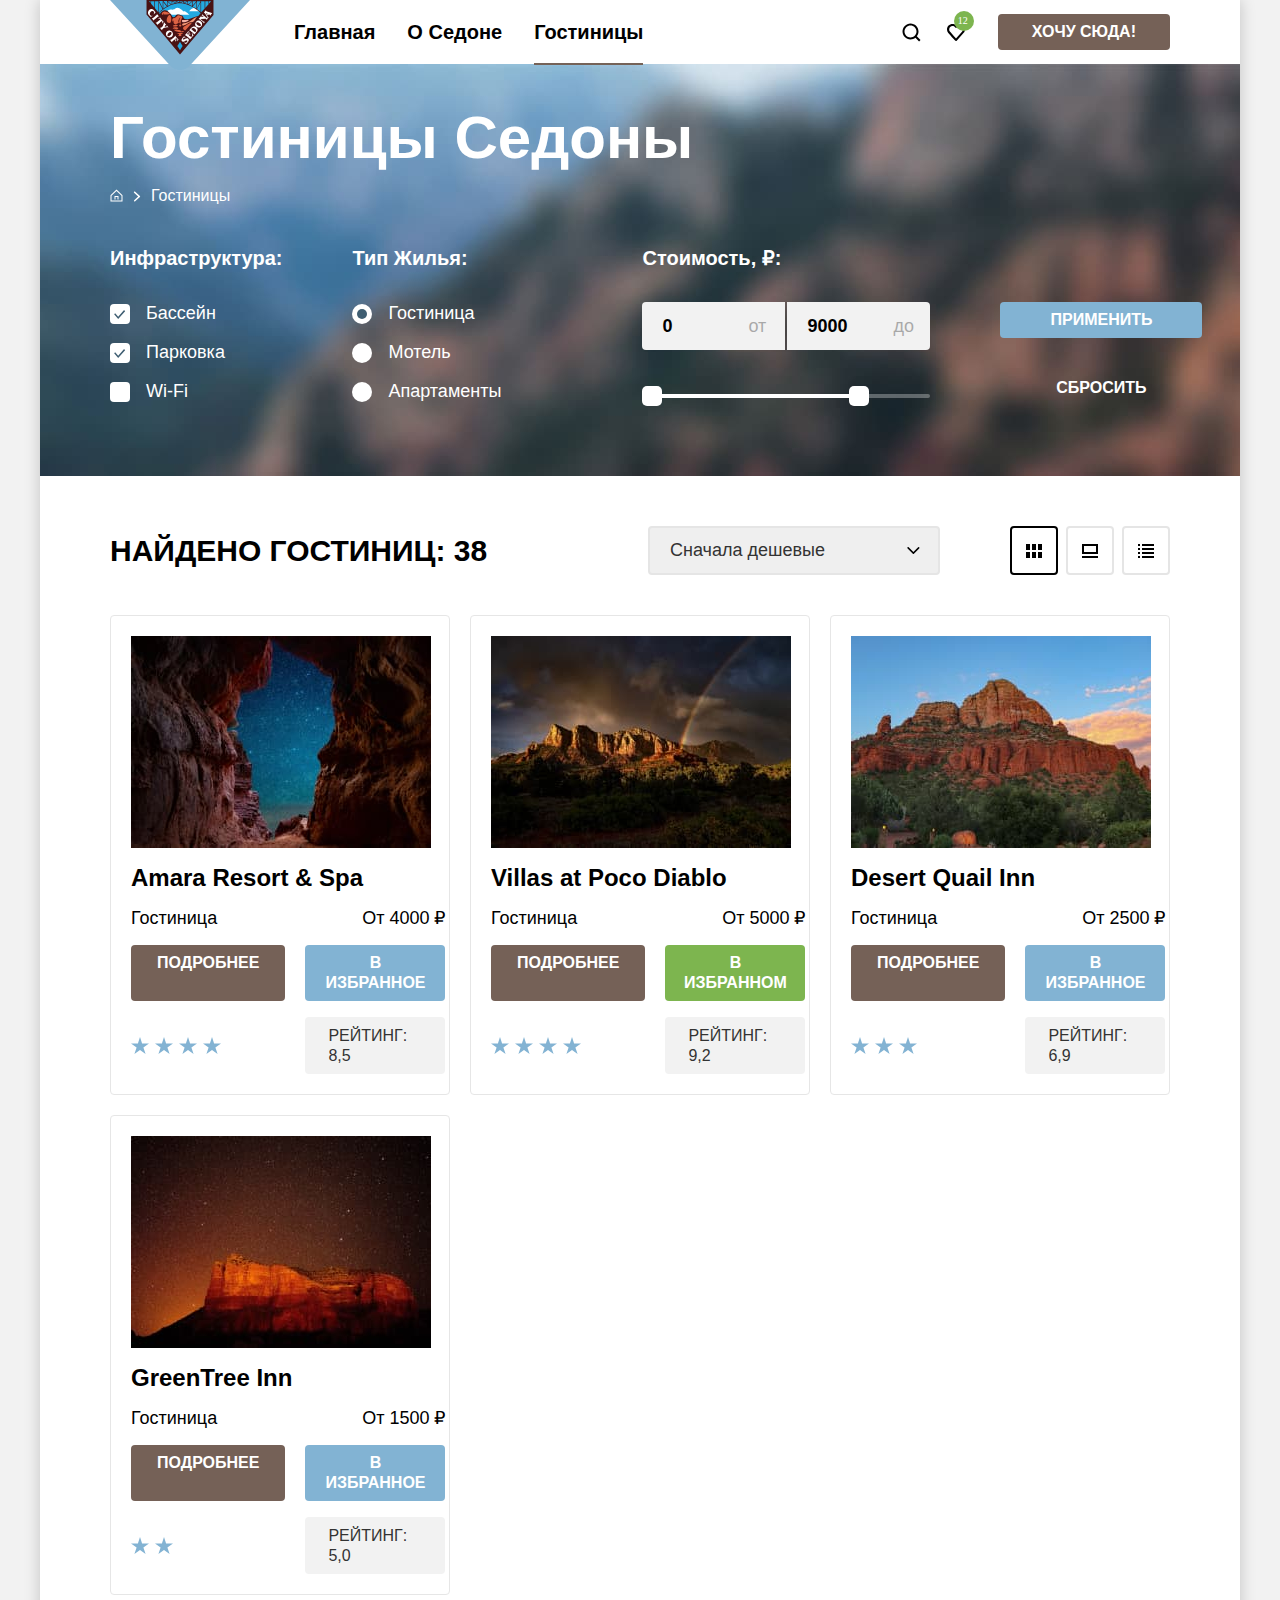
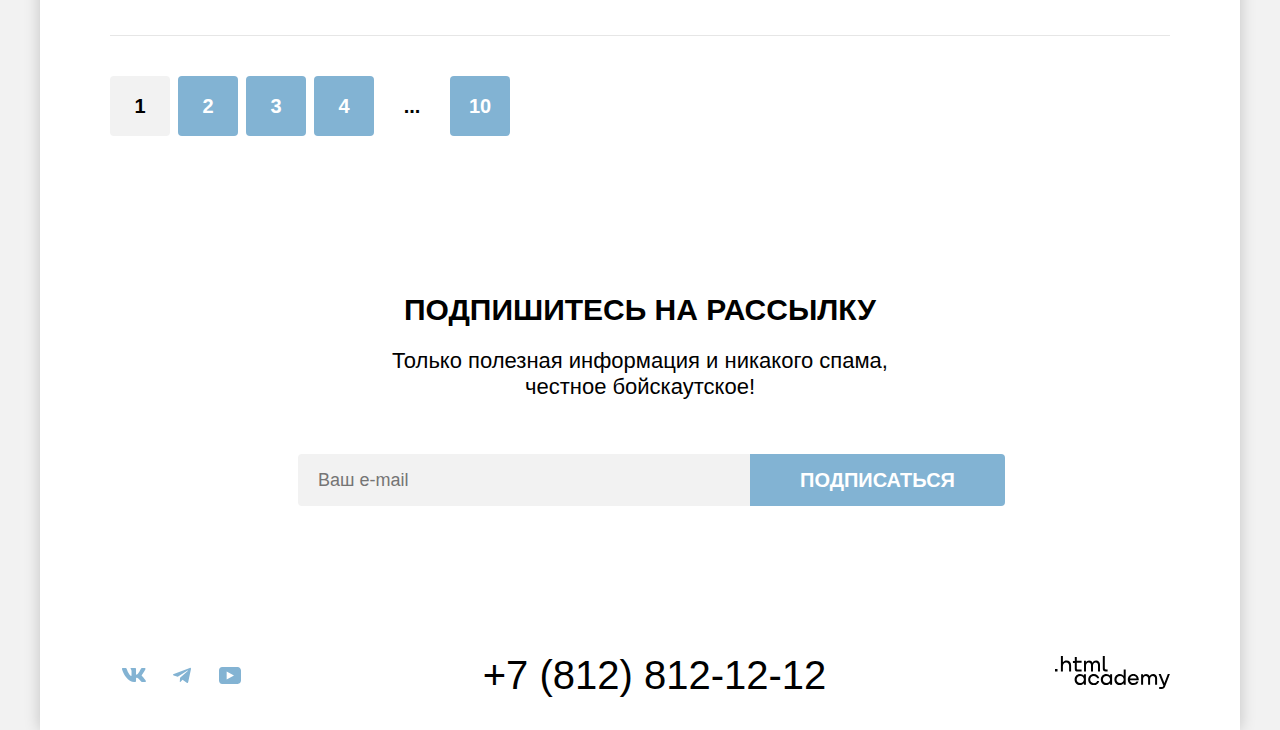
==== commit 8a0d0b1c: "Merge pull request #7 from LNBaxtin/master" ====
--- a/catalog.html
+++ b/catalog.html
@@ -27,20 +27,24 @@
             <li class="navigation-item navigation-icon ">
               <a class="navigation-link icon-search" href="#">
                 <span class="visually-hidden">
-                  Поиск
+                  Поиск.
                 </span>
               </a>
             </li>
             <li class="navigation-item navigation-icon">
               <a class="navigation-link icon-liked" href="#">
                   <span class="visually-hidden">
-                    Избранное
+                    Избранное.
                   </span>
                 <div class="liked"><div class="liked-number">12</div></div>
               </a>
             </li>
           </ul>
-          <a class="button brown-button navigation-button" href="#" aria-label="Регистрация"><span class="click">Хочу сюда!</span></a>
+          <a class="button brown-button navigation-button" href="#" aria-label="Регистрация">Хочу сюда!
+            <span class="visually-hidden">
+              Регистрация.
+            </span>
+          </a>
         </nav>
       </header>
     <main class="main-inner">
@@ -48,14 +52,14 @@
         <h1 class="inner-header-title">Гостиницы Седоны</h1>
         <ul class="breadcrumbs">
           <li class="breadcrumbs-item">
-            <a class="breadcrumbs-link breadcrumbs-home" href="index.html"><span class="visually-hidden">Главная</span></a>
+            <a class="breadcrumbs-link breadcrumbs-home" href="index.html"><span class="visually-hidden">Главная.</span></a>
           </li>
           <li class="breadcrumbs-item">
             <a class="breadcrumbs-link">Гостиницы</a>
           </li>
         </ul>
       <section class="filters">
-        <h2 class="visually-hidden">Фильтры</h2>
+        <h2 class="visually-hidden">Фильтры.</h2>
         <form class="catalog-filter" action="https://echo.htmlacademy.ru/" method="get">
           <fieldset class="catalog-filter-group">
             <legend class="catalog-filter-title">Инфраструктура:</legend>
@@ -78,6 +82,7 @@
                   <span class="custom-checkbox"></span>Wi-Fi
                 </label>
               </li>
+            </ul>
           </fieldset>
           <fieldset class="catalog-filter-group">
             <legend class="catalog-filter-title">Тип Жилья:</legend>
@@ -106,9 +111,9 @@
             <legend class="catalog-filter-title">Стоимость, &#8381;:</legend>
             <div class="form-price">
               <span class="visually-hidden">Минимальная цена.</span>
-              <input class="input-price-min range-input field" type="number"  id="min-price" name="min-price" value="0" step="100" placeholder="от">
+              <input class="input-price-min range-input field" type="number"  id="min-price" name="min-price" value="0" step="100">
               <span class="visually-hidden">Максимальная цена.</span>
-              <input class="input-price-max range-input field" type="number"  id="max-price" name="max-price" value="9000" step="100" placeholder="до">
+              <input class="input-price-max range-input field" type="number"  id="max-price" name="max-price" value="9000" step="100">
             </div>
             <div class="range">
               <div class="range-scale">
@@ -154,7 +159,10 @@
             <p class="hotel-card-type">Гостиница</p>
             <p class="hotel-card-price">От 4000 ₽</p>
             <a class="button hotel-card-button brown-button" href="#">Подробнее</a>
-            <button class="button hotel-card-button blue-button" href="#">В Избранное</a></button>
+            <button class="button hotel-card-button blue-button" type="button">В Избранное</button>
+            <span class="visually-hidden">
+              Рейтинг отеля 4 звезды.
+              </span>
             <ul class="stars-area">
               <li class="star"></li>
               <li class="star"></li>
@@ -171,7 +179,10 @@
             <p class="hotel-card-type">Гостиница</p>
             <p class="hotel-card-price">От 5000 ₽</p>
             <a class="button hotel-card-button brown-button" href="#">Подробнее</a>
-            <button class="button hotel-card-button green-button" href="#">В Избранном</a></button>
+            <button class="button hotel-card-button green-button" type="button">В Избранном</button>
+            <span class="visually-hidden">
+              Рейтинг отеля 4 звезды.
+              </span>
             <ul class="stars-area">
               <li class="star"></li>
               <li class="star"></li>
@@ -188,7 +199,10 @@
             <p class="hotel-card-type">Гостиница</p>
             <p class="hotel-card-price">От 2500 ₽</p>
             <a class="button hotel-card-button brown-button" href="#">Подробнее</a>
-            <button class="button hotel-card-button blue-button" href="#">В Избранное</a></button>
+            <button class="button hotel-card-button blue-button" type="button">В Избранное</button>
+            <span class="visually-hidden">
+              Рейтинг отеля 3 звезды.
+              </span>
             <ul class="stars-area">
               <li class="star"></li>
               <li class="star"></li>
@@ -204,16 +218,22 @@
             <p class="hotel-card-type">Гостиница</p>
             <p class="hotel-card-price">От 1500 ₽</p>
             <a class="button hotel-card-button brown-button" href="#">Подробнее</a>
-            <button class="button hotel-card-button blue-button" href="#">В Избранное</a></button>
+            <button class="button hotel-card-button blue-button" type="button">В Избранное</button>
+            <span class="visually-hidden">
+              Рейтинг отеля 2 звезды.
+              </span>
             <ul class="stars-area">
               <li class="star"></li>
               <li class="star"></li>
             </ul>
             <div class="rating">
-              <p class="text-rating">Рейтинг: <span class="rating-number">5,0</p></span>
+              <p class="text-rating">Рейтинг: <span class="rating-number">5,0</span></p>
             </div>
           </li>
         </ul>
+        <span class="visually-hidden">
+          Навигация по страницам каталога.
+          </span>
         <ul class="pagination">
           <li class="pagination-item pagination-current">
             <a class="pagination-link"><span>1</span></a>
@@ -239,13 +259,13 @@
     <h2 class="newsletter-title">Подпишитесь на рассылку</h2>
     <p class="newsletter-description">Только полезная информация и никакого спама, <br>честное бойскаутское!</p>
     <div class="newsletter-form">
-    <form class="newsletter-form" action="https://echo.htmlacademy.ru/" method="post">
-
-      <input class="newsletter-field field"  placeholder="Ваш e-mail" type="email" name="newsletter-email" id="newsletter-email" required>
-
-      <button class="newsletter-button button blue-button big-button" type="submit">
-        <span>Подписаться</span>
-      </button></div>
+      <form class="newsletter-form" action="https://echo.htmlacademy.ru/" method="post">
+        <input class="newsletter-field field"  placeholder="Ваш e-mail" type="email" name="newsletter-email" id="newsletter-email" required>
+        <button class="newsletter-button button blue-button big-button" type="submit">
+          <span>Подписаться</span>
+        </button>
+      </form>
+    </div>
   </section>
     </main>
     <footer class="page-footer">
@@ -253,24 +273,24 @@
       <ul class="footer-social-list">
         <li class="footer-social-item">
           <a class="social-button icon-vk" href="https://vk.com/htmlacademy">
-            <span class="visually-hidden">VKontakte</span>
-            <svg width="24" height="14" viewBox="0 0 24 14" fill="none">
+            <span class="visually-hidden">VKontakte.</span>
+            <svg aria-hidden="true" focusable="false" width="24" height="14" viewBox="0 0 24 14" fill="none">
               <path fill-rule="evenodd" clip-rule="evenodd" d="M23.45 0.948C23.616 0.402 23.45 0 22.655 0H20.03C19.362 0 19.054 0.347 18.887 0.73C18.887 0.73 17.552 3.926 15.661 6.002C15.049 6.604 14.771 6.795 14.437 6.795C14.27 6.795 14.019 6.604 14.019 6.057V0.948C14.019 0.292 13.835 0 13.279 0H9.151C8.734 0 8.483 0.304 8.483 0.593C8.483 1.214 9.429 1.358 9.526 3.106V6.904C9.526 7.737 9.373 7.888 9.039 7.888C8.149 7.888 5.984 4.677 4.699 1.003C4.45 0.288 4.198 0 3.527 0H0.9C0.15 0 0 0.347 0 0.73C0 1.412 0.89 4.8 4.145 9.281C6.315 12.341 9.37 14 12.153 14C13.822 14 14.028 13.632 14.028 12.997V10.684C14.028 9.947 14.186 9.8 14.715 9.8C15.105 9.8 15.772 9.992 17.33 11.467C19.11 13.216 19.403 14 20.405 14H23.03C23.78 14 24.156 13.632 23.94 12.904C23.702 12.18 22.852 11.129 21.725 9.882C21.113 9.172 20.195 8.407 19.916 8.024C19.527 7.533 19.638 7.314 19.916 6.877C19.916 6.877 23.116 2.451 23.449 0.948H23.45Z" fill="#83B3D3"/>
               </svg>
           </a>
         </li>
         <li class="footer-social-item">
           <a class="social-button icon-tg" href="https://t.me/htmlacademy">
-            <span class="visually-hidden">Telegram</span>
-            <svg width="18" height="17" viewBox="0 0 18 17" fill="none">
+            <span class="visually-hidden">Telegram.</span>
+            <svg aria-hidden="true" focusable="false" width="18" height="17" viewBox="0 0 18 17" fill="none">
               <path d="M16.785 0.955705L0.840489 7.1042C-0.247661 7.54126 -0.241365 8.14828 0.640845 8.41897L4.73445 9.69597L14.2058 3.72014C14.6537 3.44766 15.0629 3.59424 14.7265 3.89281L7.05283 10.8183H7.05104L7.05283 10.8192L6.77045 15.0387C7.18413 15.0387 7.36669 14.8489 7.59871 14.625L9.58705 12.6915L13.7229 15.7464C14.4855 16.1664 15.0332 15.9506 15.2229 15.0405L17.9379 2.2453C18.2158 1.13107 17.5126 0.626562 16.785 0.955705V0.955705Z" fill="#83B3D3"/>
               </svg>
           </a>
         </li>
         <li class="footer-social-item">
           <a class="social-button icon-yt" href="https://www.youtube.com/user/htmlacademyru">
-            <span class="visually-hidden">Youtube</span>
-            <svg width="22" height="17" viewBox="0 0 22 17" fill="none">
+            <span class="visually-hidden">Youtube.</span>
+            <svg aria-hidden="true" focusable="false" width="22" height="17" viewBox="0 0 22 17" fill="none">
               <path d="M18.607 0H3.17413C1.31343 0 0 1.59375 0 3.4V13.4937C0 15.4062 1.31343 17 3.17413 17H18.8259C20.4677 17 22 15.4062 22 13.6V3.4C21.7811 1.59375 20.4677 0 18.607 0ZM7.66169 12.5375V4.4625L14.995 8.5L7.66169 12.5375Z" fill="#83B3D3"/>
               </svg>
           </a>
@@ -278,7 +298,8 @@
       </ul>
       <a class="number-phone" href="tel:+78128121212">+7 (812) 812-12-12</a>
       <a class="htmlacademy-link" href="https://htmlacademy.ru">
-        <svg width="115" height="33" viewBox="0 0 115 33" fill="none" xmlns="http://www.w3.org/2000/svg">
+        <span class="visually-hidden">HTML Academy.</span>
+        <svg aria-hidden="true" focusable="false" width="115" height="33" viewBox="0 0 115 33" fill="none" xmlns="http://www.w3.org/2000/svg">
           <path fill-rule="evenodd" clip-rule="evenodd" d="M7.9999 6.2C8.7999 5.2 9.9999 4.5 11.5999 4.5C14.2999 4.5 16.1999 6.4 16.0999 9.4V15.5H14.0999V9.8C14.0999 8 12.9999 6.6 11.1999 6.6C9.1999 6.6 7.8999 8.1 7.8999 10.2V15.5H5.8999V0H7.8999V6.2H7.9999ZM0 15.5V12.9H2.5V15.5H0ZM26.5999 4.79998H21.7999V1.09998H19.7999V4.89998H17.8999V6.89998H19.7999V12.9C19.7999 14.6 20.7999 15.6 22.4999 15.6H26.5999V13.6H22.8999C22.1999 13.6 21.7999 13.2 21.7999 12.5V6.79998H26.5999V4.79998ZM37.6 6.69998C38.2 5.39998 39.5 4.59998 41.1 4.59998C43.6 4.59998 45.1 6.39998 45 8.89997V15.4H43V9.09998C43 7.49998 42.1 6.49998 40.6 6.49998C39.4 6.49998 38 7.39998 38 9.79998V15.4H36V9.09998C36 7.49998 35.1 6.49998 33.6 6.49998C32 6.49998 31 7.99998 31 9.99998V15.4H29V4.79998H30.9V6.39998H31C31.6 5.39998 32.7 4.59998 34.1 4.59998C35.7 4.59998 36.9 5.49998 37.5 6.69998H37.6ZM47.8 12.7C47.8 14.4 48.8 15.4 50.6 15.4H52.6V13.4H50.9001C50.2001 13.4 49.8 13 49.8 12.3V0H47.8V12.7ZM25.0001 17.9C26.7001 17.9 28.0001 18.6 28.9001 19.7V18.2H30.9001V28.8H28.9001V27.2H28.8001C28.0001 28.3 26.8001 29.1 25.0001 29.1C21.9001 29.1 19.6001 26.8 19.6001 23.5C19.6001 20.2 21.9001 17.9 25.0001 17.9ZM21.7001 23.5C21.7001 25.5 23.1001 27.1 25.3001 27.1C27.5001 27.1 28.9001 25.4 28.9001 23.5C28.9001 21.5 27.5001 19.9 25.3001 19.9C23.1001 19.9 21.7001 21.5 21.7001 23.5ZM44.2 22C43.7 19.6 41.5999 17.9 38.7999 17.9C35.3999 17.9 33.2 20.4 33.2 23.5C33.2 26.6 35.3999 29.1 38.7999 29.1C41.5999 29.1 43.7 27.3 44.2 24.9H42.0999C41.7 26.2 40.3999 27.2 38.7999 27.2C36.5999 27.2 35.2 25.6 35.2 23.6C35.2 21.6 36.5999 20 38.7999 20C40.3999 20 41.5999 21 42.0999 22.2H44.2V22ZM51.2001 17.9C52.9001 17.9 54.2001 18.6 55.1 19.7V18.2H57.1V28.8H55.1V27.2H55C54.2001 28.3 53 29.1 51.2001 29.1C48.1001 29.1 45.8 26.8 45.8 23.5C45.8 20.2 48.1001 17.9 51.2001 17.9ZM47.9001 23.5C47.9001 25.5 49.3 27.1 51.5 27.1C53.6 27.1 55.1 25.4 55.1 23.5C55.1 21.5 53.7001 19.9 51.5 19.9C49.3 19.9 47.9001 21.5 47.9001 23.5ZM68.6999 19.8C67.7999 18.7 66.4999 17.9 64.7999 17.9C61.6999 17.9 59.3999 20.2 59.3999 23.5C59.3999 26.8 61.5999 29.1 64.7999 29.1C66.4999 29.1 67.7999 28.3 68.5999 27.3H68.6999V28.8H70.6999V13.4H68.6999V19.8ZM65.0999 27.1C62.8999 27.1 61.4999 25.5 61.4999 23.5C61.4999 21.5 62.8999 19.9 65.0999 19.9C67.2999 19.9 68.6999 21.5 68.6999 23.5C68.5999 25.5 67.1999 27.1 65.0999 27.1ZM72.8 23.5C72.8 20.4 75 17.9 78.3 17.9C81.8 17.9 84 20.6 83.8 24.2H75C75.1 25.8 76.5 27.1 78.4 27.1C79.8 27.1 80.9 26.5 81.4 25.5H83.5C82.8 27.8 80.8 29.1 78.3 29.1C74.9 29.1 72.8 26.5 72.8 23.5ZM81.6 22.4C81.3 20.8 80 19.8 78.3 19.8C76.6001 19.8 75.4 20.9 75.1 22.4H81.6ZM98.2001 17.9C96.6001 17.9 95.3001 18.7 94.6001 19.9H94.5001C93.9001 18.7 92.7001 17.9 91.1001 17.9C89.7001 17.9 88.6001 18.6 88.0001 19.7V18.2H86.1001V28.8H88.1001V23.4C88.1001 21.4 89.1001 20 90.7001 19.9C92.2001 19.9 93.1001 20.9 93.1001 22.5V28.8H95.1001V23.2C95.1001 20.8 96.5001 19.9 97.7001 19.9C99.2001 19.9 100.1 20.9 100.1 22.5V28.8H102.1V22.3C102.2 19.7 100.7 17.9 98.2001 17.9ZM105.8 18.1L109.4 27L112.8 18.1H114.9L110.2 30.3C109.5 32.1 108.5 32.9 106.7 32.9H104.2V30.9H106.7C107.7 30.9 108.1 30.6 108.4 29.7L103.6 18.1H105.8Z" fill="black"/>
           </svg>
       </a>
--- a/styles/styles.css
+++ b/styles/styles.css
@@ -55,12 +55,16 @@
 }
 
 .navigation-link {
+  display: block;
   font-family: "PT Sans Bold", sans-serif;
   font-weight: 700;
   font-size: 20px;
   line-height: 24px;
   text-decoration: none;
   color: #000000;
+  height: 100%;
+  padding: 20px 16px;
+  box-sizing: border-box;
 }
 
 .navigation-link-current {
@@ -72,17 +76,17 @@
   position: absolute;
   height: 2px;
   background-color: rgba(117, 98, 87, 1);
-  top: 44px;
-  right: 0;
-  left: 0;
+  top: 63px;
+  right: 16px;
+  left: 16px;
   z-index: 10;
 }
 
-.navigation-link:hover {
+.navigation-link:not(.navigation-link-current):hover {
   opacity: 0.7;
 }
 
-.navigation-link:active {
+.navigation-link:not(.navigation-link-current):active {
   opacity: 0.4;
 }
 
@@ -163,10 +167,11 @@
 
 }
 
-.navigation-item{
-  padding: 20px 16px;
+.navigation-item {
+  /* padding: 20px 16px; */
   line-height: 24px;
   font-size: 20px;
+  height: 100%;
 }
 
 .icon-search {
@@ -174,7 +179,7 @@
   background-image: url("../images/icons/search.svg");
   background-repeat: no-repeat;
   background-position: center;
-  min-width: 20px;
+  min-width: 44px;
   min-height: 20px;
   padding: 22px 12px;
 }
@@ -185,7 +190,7 @@
   background-image: url("../images/icons/like.svg");
   background-repeat: no-repeat;
   background-position: center;
-  min-width: 20px;
+  min-width: 44px;
   min-height: 20px;
   padding: 22px 12px;
 }
@@ -210,6 +215,7 @@
 .advantages-list {
   list-style-type: none;
   display: flex;
+  flex-wrap: wrap;
   padding: 0;
   margin: 0;
 }
@@ -289,6 +295,7 @@
 .banner {
   position: relative;
   height: 485px;
+  background-color: #5dc00cc7;
 }
 
 .welcome-background {
@@ -332,6 +339,7 @@
   display: grid;
   grid-template-columns: repeat(3, 1fr);
   grid-template-rows: repeat(3, 1fr);
+  grid-auto-rows: 1fr;
   margin: 0;
   padding: 0;
   gap: 0;
@@ -429,8 +437,7 @@
 }
 
 .transparent-button:focus {
-  border: 3px solid rgba(131, 179, 211, 1);
-  outline: none;
+  outline: 3px solid rgba(131, 179, 211, 1);
 }
 
 .transparent-button:hover, .breadcrumbs-item:hover {
@@ -493,10 +500,17 @@
 
 .newsletter {
   color: #ffffff;
+  background-color: #615048;
   background-image: url("../images/Subscribe.jpg");
   background-repeat: no-repeat;
   text-align: center;
   padding: 96px 258px 104px;
+}
+
+.newsletter-inner {
+  color:#000000;
+  background-image: none;
+  background-color: #FFFFFF;
 }
 
 .newsletter-field {
@@ -521,11 +535,6 @@
   margin: 0 auto;
 }
 
-.newsletter-inner {
-  color:black;
-  background-image: none;
-}
-
 .newsletter-button {
   border-radius: 0 4px 4px 0;
 }
@@ -616,6 +625,7 @@
 
 .filters-background {
   color:#ffffff;
+  background-color: #615048;
   background-image: url("../images/background-filter.jpg");
   background-repeat: no-repeat;
   background-size: cover;
@@ -793,12 +803,12 @@
   line-height: 21px;
   color: #333333;
   min-width: 292px;
-  max-height: 49px;
+  /* max-height: 49px; */
   margin-left: auto;
   margin-right: 70px;
   border: 2px solid #E5E5E5;
   border-radius: 4px;
-  padding: 14px 20px;
+  padding: 12px 20px;
   padding-right: 50px;
   appearance: none;
   overflow: hidden;
@@ -915,6 +925,7 @@
   color: #333333;
   background-color: #F2F2F2;
   padding: 9px 22px 8px 23px;
+  border-radius: 4px;
 }
 
 .text-rating {
@@ -928,6 +939,7 @@
   font-family: "PT Sans Bold", sans-serif;
   font-weight: 700;
   font-size: 24px;
+  /* Увеличено значение line-height до 32px для ровного браузерного фокуса */
   line-height: 28px;
 }
 
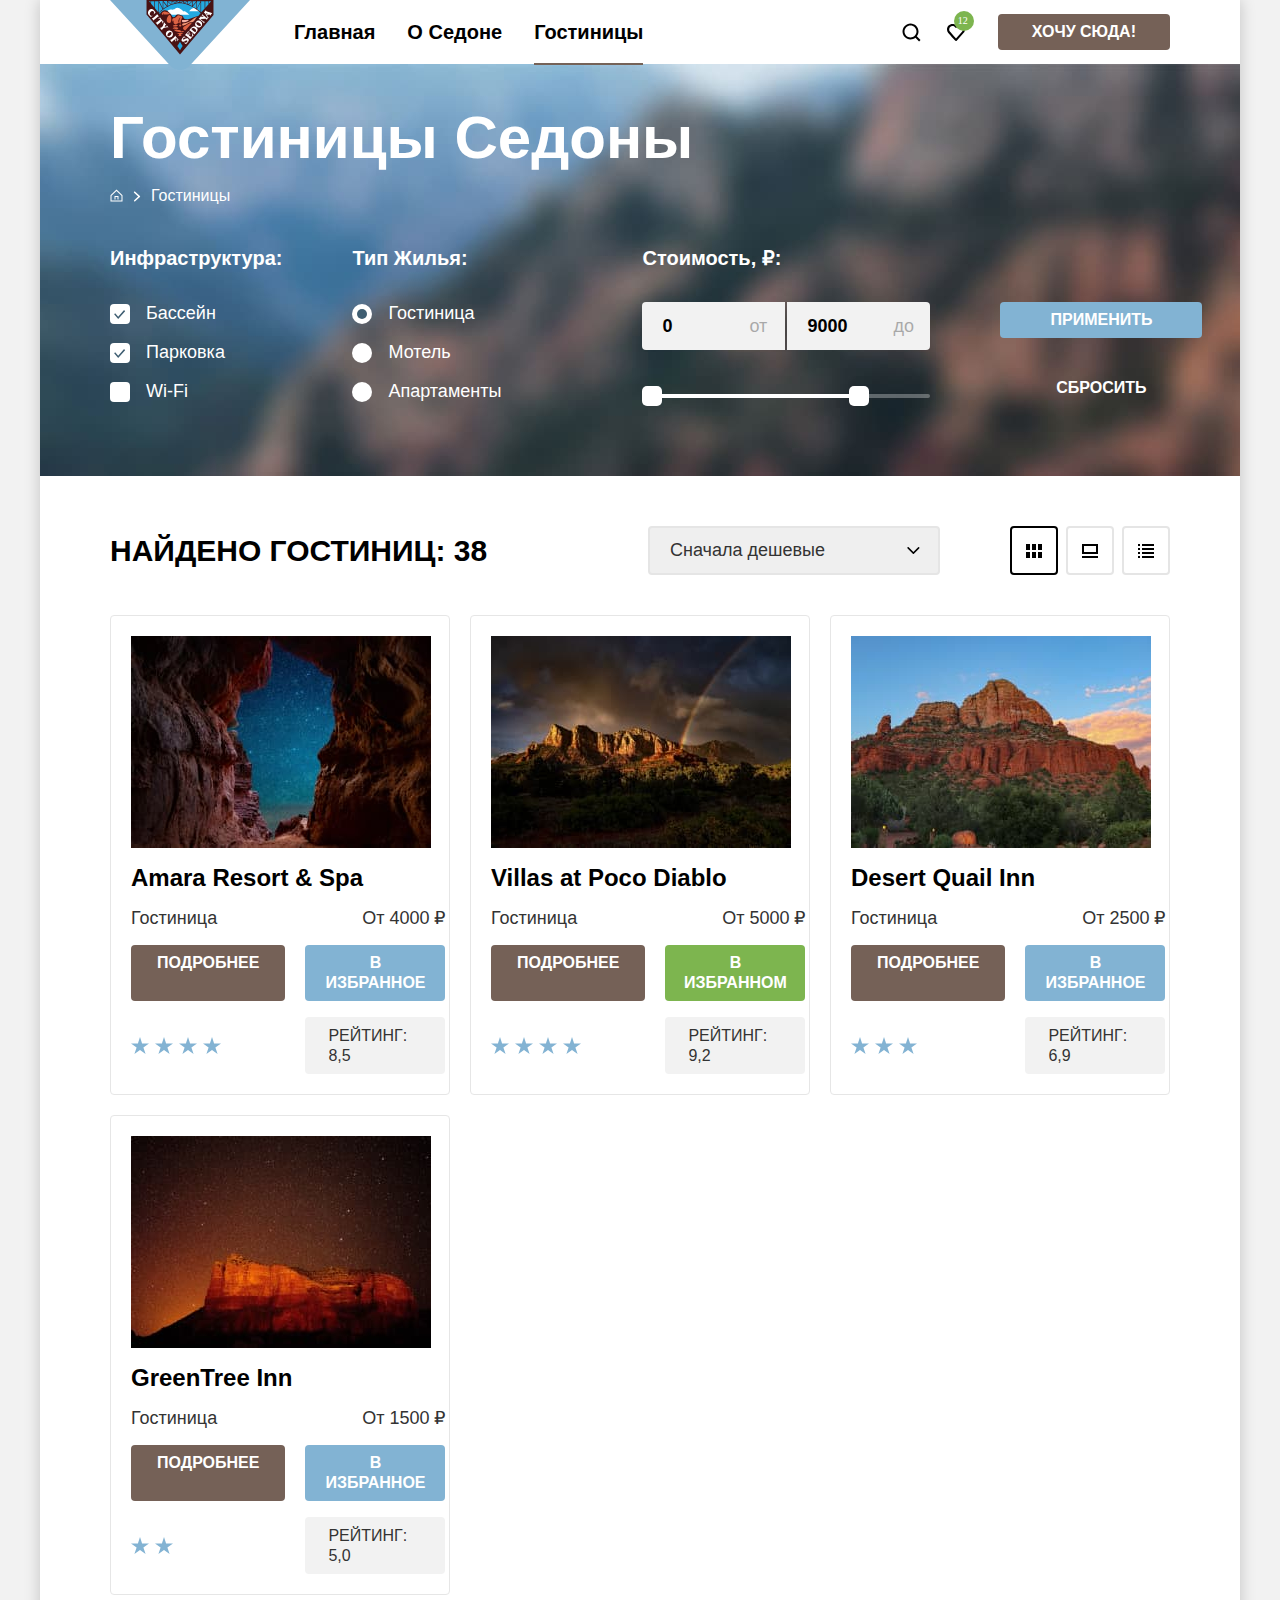
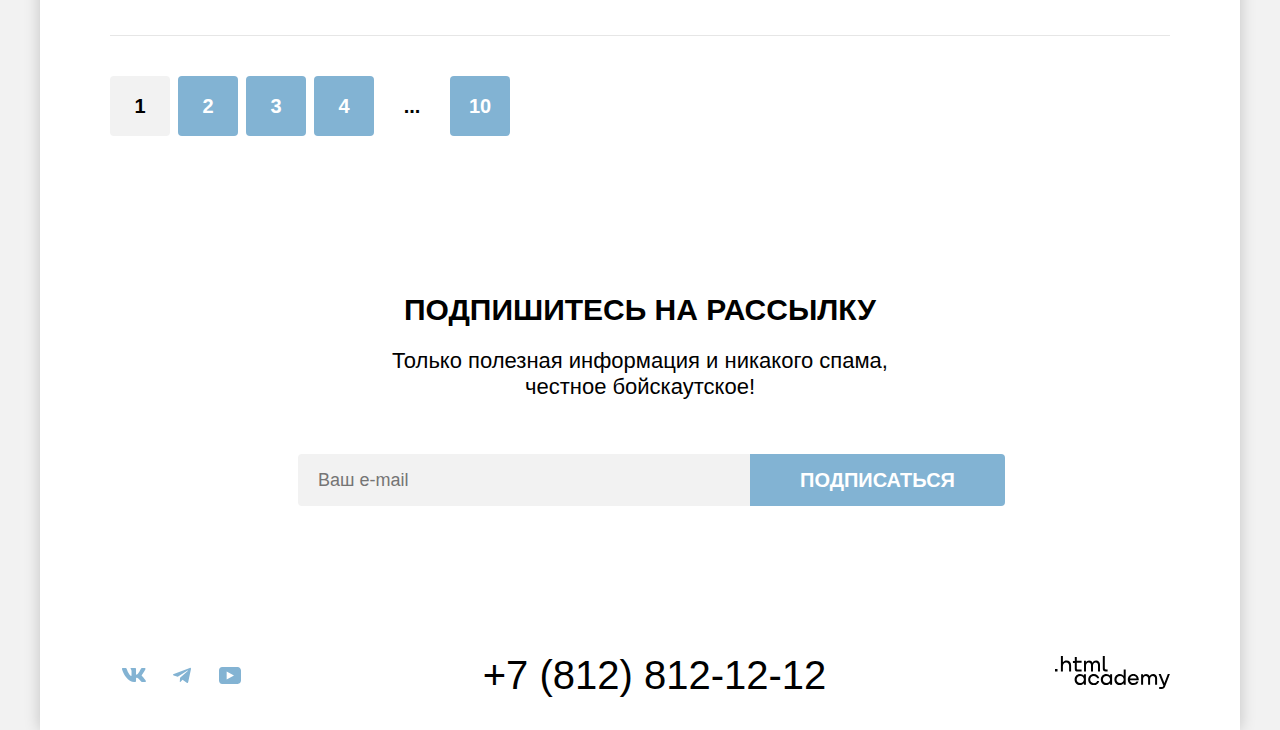
==== commit 93ce1bbb: "Добавляет позиционирование модального окна" ====
--- a/catalog.html
+++ b/catalog.html
@@ -4,7 +4,8 @@
     <meta charset="utf-8">
     <title>Гостиницы Седоны</title>
     <link rel="stylesheet" href="styles/styles.css">
-    <link rel="icon" type="image/png" sizes="32x32" href="images/favicon.svg">
+    <link rel="icon" type="image/png" sizes="32x32" href="images/favicon.png">
+    <link rel="icon" href="images/favicon.ico">
   </head>
   <body>
     <div class="wrapper">
@@ -20,7 +21,7 @@
               <a class="navigation-link" href="#">О Седоне</a>
             </li>
             <li class="navigation-item">
-              <a class="navigation-link navigation-link-current" href="#!">Гостиницы</a>
+              <a class="navigation-link navigation-link-current" href="#">Гостиницы</a>
             </li>
           </ul>
           <ul class="navigation-list navigation-user">
--- a/styles/styles.css
+++ b/styles/styles.css
@@ -35,6 +35,7 @@
   background-color:#FFFFFF;
   box-shadow: 0 0 15px rgba(0, 0, 0, 0.2);
   margin: 0 auto;
+  position: relative;
 }
 
 .visually-hidden {
@@ -230,6 +231,18 @@
   width: 505px;
 }
 
+.block-description {
+  font-size: 18px;
+  line-height: 21px;
+  text-align: center;
+  margin: 0 85px;
+  color: #333333;
+}
+
+.blue-block .block-description {
+  color: #FFFFFF;
+}
+
 .block-title-advantages {
   font-family: "PT Sans Bold", sans-serif;
   font-weight: 700;
@@ -285,11 +298,13 @@
   display: inline-block;
   width: 230px;
   margin: 0;
+  color: #333333;
 }
 
 .advantages-text {
   margin: 0;
   margin-top: 20px;
+  color: #333333;
 }
 
 .banner {
@@ -332,6 +347,7 @@
 .reasons-description {
   margin: 0;
   margin-top: 25px;
+  color:#333333;
 }
 
 .reasons-list {
@@ -476,13 +492,6 @@
   margin-bottom: 62px;
 }
 
-.block-description {
-  font-size: 18px;
-  line-height: 21px;
-  text-align: center;
-  margin: 0 85px;
-}
-
 .search {
   text-align: center;
   padding: 96px 304px;
@@ -492,11 +501,8 @@
   margin: 0;
   margin-top: 20px;
   margin-bottom: 54px;
-}
-
-/* .search-modal {
-
-} */
+  color: #333333;
+}
 
 .newsletter {
   color: #ffffff;
@@ -775,7 +781,7 @@
   z-index: 10;
   opacity: 0.3;
   top: 12px;
-  left: 106px;
+  right: 164px;
 }
 
 .form-price::after {
@@ -872,6 +878,7 @@
   grid-area: type;
   text-align: start;
   margin: 0;
+  color: #333333;
 }
 .hotel-card-price {
   font-size: 18px;
@@ -880,6 +887,7 @@
   grid-area: price;
   text-align: end;
   margin: 0;
+  color: #333333;
 
 }
 .hotel-card-button {
@@ -1259,15 +1267,22 @@
   width: 100%;
   height: 100%;
   background-color: rgba(242, 242, 242, 0.8);
+  z-index: 1000;
 }
 
 .modal {
-  position: relative;
+  position: absolute;
+  top: 406px;
+  left: 293px;
   margin: auto;
   padding: 64px 70px;
   background-color: #ffffff;
   box-sizing: border-box;
   z-index: 10000;
+}
+
+.modal-hidden {
+  display: none;
 }
 
 .modal-title {
@@ -1311,7 +1326,7 @@
   background-color: #E6E6E6;
 }
 
-.modal-close-button:focus {
+.modal-close-button:focus-visible {
   background-color: #E6E6E6;
   outline: 3px solid #83B3D3;
 }
@@ -1378,7 +1393,7 @@
   position: absolute;
   padding: 0 20px;
   color: rgba(255, 87, 87, 1);
-  bottom: -45%;
+  bottom: -25px;
   left: 137px;
   font-size: 16px;
   line-height: 21px;
@@ -1391,7 +1406,7 @@
   position: absolute;
   padding: 0 20px;
   color: rgba(51, 51, 51, 1);
-  bottom: -45%;
+  bottom: -25px;
   left: 137px;
   font-size: 16px;
   line-height: 21px;
@@ -1490,6 +1505,7 @@
   padding: 18px 0;
   font-size: 20px;
   line-height: 24px;
+  border-radius: 10px;
 }
 
 .info {
@@ -1520,8 +1536,9 @@
   width: 19px;
   height: 9px;
   opacity: 0;
-  transition: 1s;
   top: 15px;
+  left: 11px;
+  transform: translateX(-50%);
 }
 
 [data-tooltip]:hover::before {
@@ -1538,7 +1555,8 @@
   font-size: 16px;
   line-height: 20px;
   width: 256px;
-  left: -450%;
+  left: 11px;
+  transform: translateX(-50%);
   top: 15px;
   background: #333333;
   color: #ffffff;
@@ -1547,7 +1565,7 @@
   border-radius: 10px;
   pointer-events: none;
   opacity: 0;
-  transition: 1s;
+  /* transition: 1s; */
   box-sizing: border-box;
  }
 
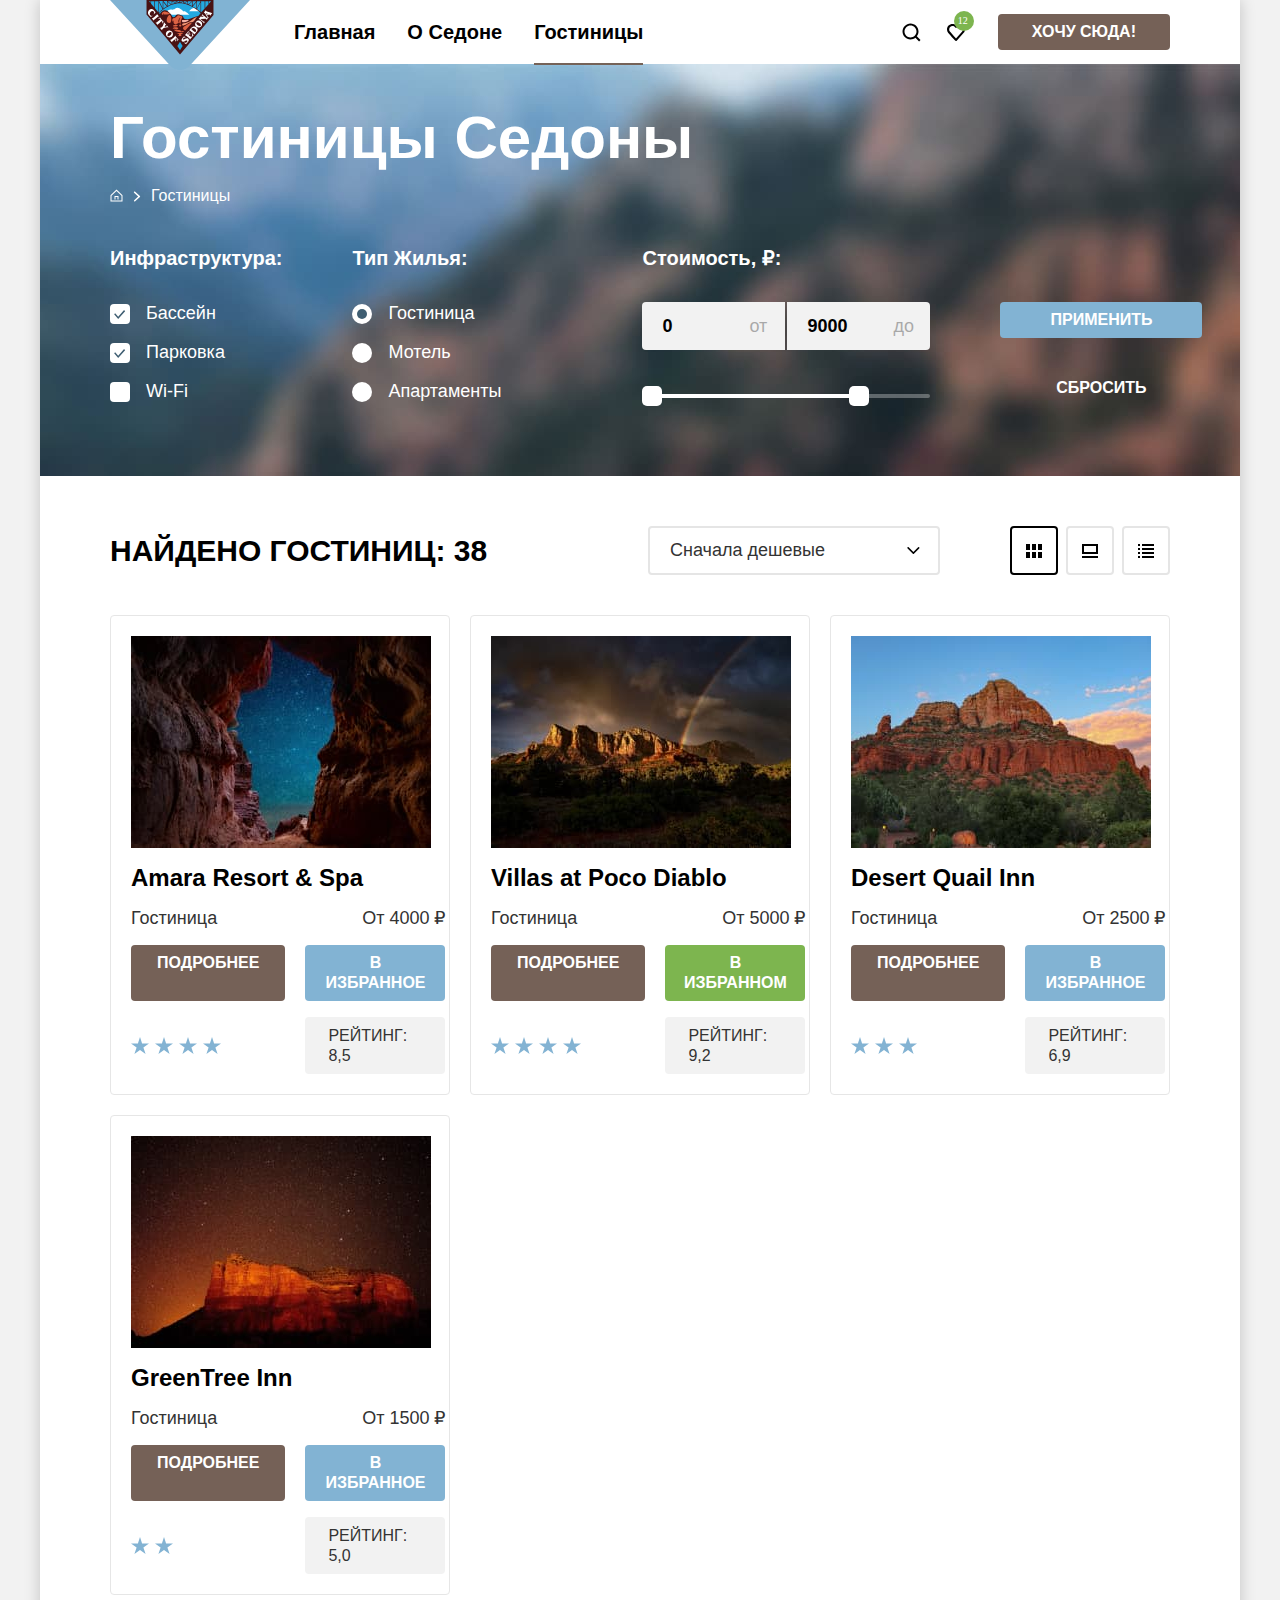
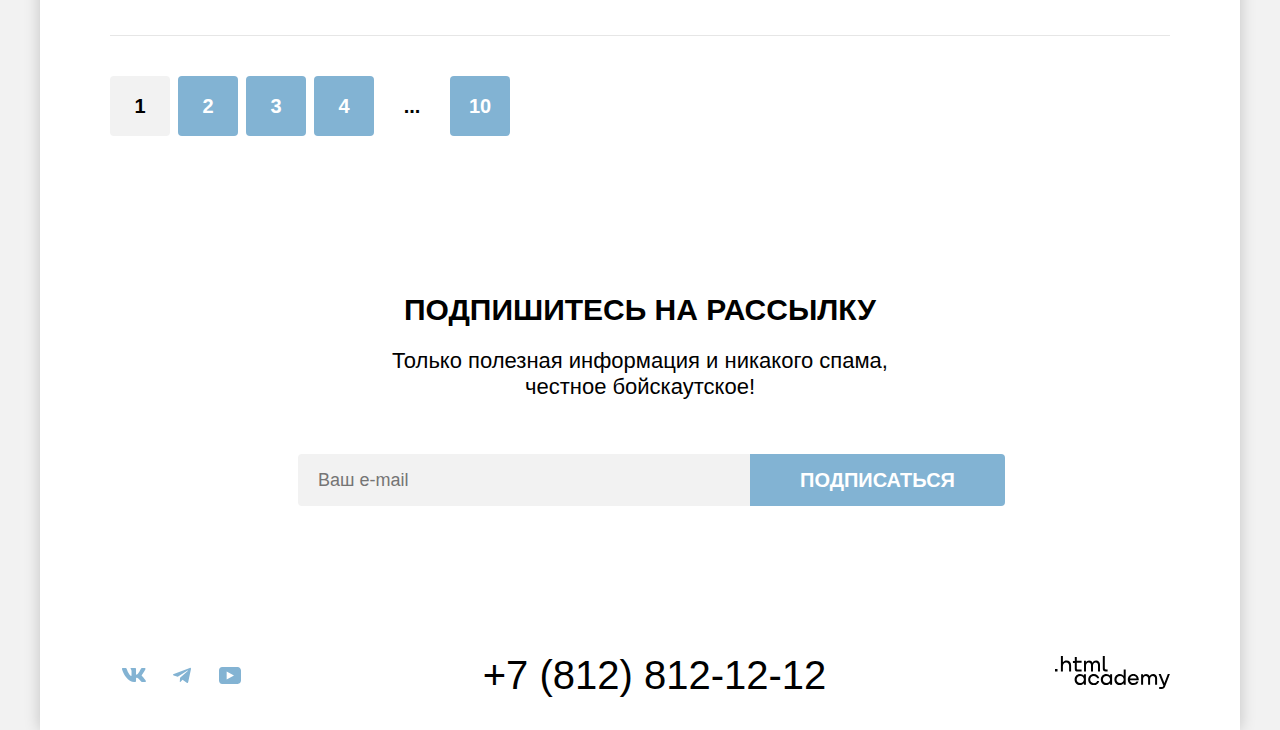
==== commit 61e7fe27: "Merge pull request #10 from LNBaxtin/master" ====
--- a/catalog.html
+++ b/catalog.html
@@ -1,5 +1,6 @@
 <!DOCTYPE html>
 <html lang="ru">
+
   <head>
     <meta charset="utf-8">
     <title>Гостиницы Седоны</title>
@@ -7,12 +8,14 @@
     <link rel="icon" type="image/png" sizes="32x32" href="images/favicon.png">
     <link rel="icon" href="images/favicon.ico">
   </head>
+
   <body>
     <div class="wrapper">
       <header class="page-header">
         <nav class="navigation">
           <a class="logo-link" href="index.html">
-            <img class="page-header-logo" alt="Логотип проекта Седона" src="images/logo.svg" width="140" height="70"></a>
+            <img class="page-header-logo" alt="Логотип проекта Седона" src="images/logo.svg" width="140"
+              height="70"></a>
           <ul class="navigation-list">
             <li class="navigation-item">
               <a class="navigation-link" href="index.html">Главная</a>
@@ -21,7 +24,7 @@
               <a class="navigation-link" href="#">О Седоне</a>
             </li>
             <li class="navigation-item">
-              <a class="navigation-link navigation-link-current" href="#">Гостиницы</a>
+              <a class="navigation-link navigation-link-current">Гостиницы</a>
             </li>
           </ul>
           <ul class="navigation-list navigation-user">
@@ -34,10 +37,12 @@
             </li>
             <li class="navigation-item navigation-icon">
               <a class="navigation-link icon-liked" href="#">
-                  <span class="visually-hidden">
-                    Избранное.
-                  </span>
-                <div class="liked"><div class="liked-number">12</div></div>
+                <span class="visually-hidden">
+                  Избранное.
+                </span>
+                <div class="liked">
+                  <div class="liked-number">12</div>
+                </div>
               </a>
             </li>
           </ul>
@@ -48,263 +53,291 @@
           </a>
         </nav>
       </header>
-    <main class="main-inner">
-      <div class="filters-background">
-        <h1 class="inner-header-title">Гостиницы Седоны</h1>
-        <ul class="breadcrumbs">
-          <li class="breadcrumbs-item">
-            <a class="breadcrumbs-link breadcrumbs-home" href="index.html"><span class="visually-hidden">Главная.</span></a>
+      <main class="main-inner">
+        <div class="filters-background">
+          <h1 class="inner-header-title">Гостиницы Седоны</h1>
+          <ol class="breadcrumbs">
+            <li class="breadcrumbs-item">
+              <a class="breadcrumbs-link breadcrumbs-home" href="index.html"><span
+                  class="visually-hidden">Главная.</span></a>
+            </li>
+            <li class="breadcrumbs-item">
+              <a class="breadcrumbs-link">Гостиницы</a>
+            </li>
+          </ol>
+          <section class="filters">
+            <h2 class="visually-hidden">Фильтры.</h2>
+            <form class="catalog-filter" action="https://echo.htmlacademy.ru/" method="get">
+              <fieldset class="catalog-filter-group">
+                <legend class="catalog-filter-title">Инфраструктура:</legend>
+                <ul class="catalog-filter-list">
+                  <li class="catalog-filter-item">
+                    <label class="control">
+                      <input class="control-input real-checkbox" type="checkbox" name="pool" checked>
+                      <span class="custom-checkbox"></span>Бассейн
+                    </label>
+                  </li>
+                  <li class="catalog-filter-item">
+                    <label class="control">
+                      <input class="control-input real-checkbox" type="checkbox" name="parking" checked>
+                      <span class="custom-checkbox"></span>Парковка
+                    </label>
+                  </li>
+                  <li class="catalog-filter-item">
+                    <label class="control">
+                      <input class="control-input real-checkbox" type="checkbox" name="wifi">
+                      <span class="custom-checkbox"></span>Wi-Fi
+                    </label>
+                  </li>
+                </ul>
+              </fieldset>
+              <fieldset class="catalog-filter-group">
+                <legend class="catalog-filter-title">Тип Жилья:</legend>
+                <ul class="catalog-filter-list">
+                  <li class="catalog-filter-item">
+                    <label class="control">
+                      <input class="control-input real-radio" type="radio" name="product-group" value="hotel" checked>
+                      <span class="custom-radio"></span>Гостиница
+                    </label>
+                  </li>
+                  <li class="catalog-filter-item">
+                    <label class="control">
+                      <input class="control-input real-radio" type="radio" name="product-group" value="motel">
+                      <span class="custom-radio"></span>Мотель
+                    </label>
+                  </li>
+                  <li class="catalog-filter-item">
+                    <label class="control">
+                      <input class="control-input real-radio" type="radio" name="product-group" value="apartment">
+                      <span class="custom-radio"></span>Апартаменты
+                    </label>
+                  </li>
+                </ul>
+              </fieldset>
+              <fieldset class="catalog-filter-group slider">
+                <legend class="catalog-filter-title">Стоимость, &#8381;:</legend>
+                <div class="form-price">
+                  <span class="visually-hidden">Минимальная цена.</span>
+                  <input class="input-price-min range-input field" type="number" id="min-price" name="min-price"
+                    value="0" step="100">
+                  <span class="visually-hidden">Максимальная цена.</span>
+                  <input class="input-price-max range-input field" type="number" id="max-price" name="max-price"
+                    value="9000" step="100">
+                </div>
+                <div class="range">
+                  <div class="range-scale">
+                    <div class="range-bar" style="width: 226px">
+                      <button class="range-toggle toggle-min" type="button">
+                        <span class="visually-hidden">Изменить минимальную цену.</span>
+                      </button>
+                      <button class="range-toggle toggle-max" type="button">
+                        <span class="visually-hidden">Изменить максимальную цену.</span>
+                      </button>
+                    </div>
+                  </div>
+                </div>
+              </fieldset>
+              <fieldset class="catalog-filter-group button-group">
+                <legend class="catalog-filter-title visually-hidden">Кнопки отправки</legend>
+                <button class="button blue-button" type="submit">Применить</button>
+                <button class="button transparent-button" type="reset">Сбросить</button>
+              </fieldset>
+            </form>
+          </section>
+        </div>
+        <!-- Sorting -->
+        <section class="searching-results">
+          <div class="wrapper-sort">
+            <h2 class="hotel-results">Найдено гостиниц: <span class="hotel-value">38</span></h2>
+            <select class="select-control" aria-label="Сортировка">
+              <option value="cheap">Сначала дешевые</option>
+              <option value="expensive">Сначала дорогие</option>
+              <option value="popular">Сначала популярные</option>
+            </select>
+            <ul class="sorting-list">
+              <li class="sorting-list-item"><a class="sort-link icon-list-six sort-list-active" href="#"
+                  aria-label="Показать карточки"></a></li>
+              <li class="sorting-list-item"><a class="sort-link icon-for-one" href="#"
+                  aria-label="Показать по одному"></a></li>
+              <li class="sorting-list-item"><a class="sort-link icon-list" href="#" aria-label="Показать список"></a>
+              </li>
+            </ul>
+          </div>
+          <!-- Hotel list -->
+          <ul class="hotel-list">
+            <li class="hotel-card">
+              <a class="hotel-card-image-link" href="#"><img class="hotel-card-image" src="images/Amara.jpg"
+                  alt="Amara Resort & Spa" width="300" height="212"></a>
+              <a class="hotel-card-link" href="#">
+                <h3 class="hotel-card-title">Amara Resort & Spa</h3>
+              </a>
+              <p class="hotel-card-type">Гостиница</p>
+              <p class="hotel-card-price">От 4000 ₽</p>
+              <a class="button hotel-card-button brown-button" href="#">Подробнее</a>
+              <button class="button hotel-card-button blue-button" type="button">В Избранное</button>
+              <span class="visually-hidden">
+                Рейтинг отеля 4 звезды.
+              </span>
+              <ul class="stars-area">
+                <li class="star"></li>
+                <li class="star"></li>
+                <li class="star"></li>
+                <li class="star"></li>
+              </ul>
+              <div class="rating">
+                <p class="text-rating">Рейтинг: <span class="rating-number">8,5</span></p>
+              </div>
+            </li>
+            <li class="hotel-card">
+              <a class="hotel-card-image-link" href="#"><img class="hotel-card-image" src="images/Villas.jpg"
+                  alt="Villas at Poco Diablo" width="300" height="212"></a>
+              <a class="hotel-card-link" href="#">
+                <h3 class="hotel-card-title">Villas at Poco Diablo</h3>
+              </a>
+              <p class="hotel-card-type">Гостиница</p>
+              <p class="hotel-card-price">От 5000 ₽</p>
+              <a class="button hotel-card-button brown-button" href="#">Подробнее</a>
+              <button class="button hotel-card-button green-button" type="button">В Избранном</button>
+              <span class="visually-hidden">
+                Рейтинг отеля 4 звезды.
+              </span>
+              <ul class="stars-area">
+                <li class="star"></li>
+                <li class="star"></li>
+                <li class="star"></li>
+                <li class="star"></li>
+              </ul>
+              <div class="rating">
+                <p class="text-rating">Рейтинг: <span class="rating-number">9,2</span></p>
+              </div>
+            </li>
+            <li class="hotel-card">
+              <a class="hotel-card-image-link" href="#"><img class="hotel-card-image" src="images/Desert.jpg"
+                  alt="Desert Quail Inn" width="300" height="212"></a>
+              <a class="hotel-card-link" href="#">
+                <h3 class="hotel-card-title">Desert Quail Inn</h3>
+              </a>
+              <p class="hotel-card-type">Гостиница</p>
+              <p class="hotel-card-price">От 2500 ₽</p>
+              <a class="button hotel-card-button brown-button" href="#">Подробнее</a>
+              <button class="button hotel-card-button blue-button" type="button">В Избранное</button>
+              <span class="visually-hidden">
+                Рейтинг отеля 3 звезды.
+              </span>
+              <ul class="stars-area">
+                <li class="star"></li>
+                <li class="star"></li>
+                <li class="star"></li>
+              </ul>
+              <div class="rating">
+                <p class="text-rating">Рейтинг: <span class="rating-number">6,9</span></p>
+              </div>
+            </li>
+            <li class="hotel-card">
+              <a class="hotel-card-image-link" href="#"><img class="hotel-card-image" src="images/GreenTree.jpg"
+                  alt="GreenTree Inn" width="300" height="212"></a>
+              <a class="hotel-card-link" href="#">
+                <h3 class="hotel-card-title">GreenTree Inn</h3>
+              </a>
+              <p class="hotel-card-type">Гостиница</p>
+              <p class="hotel-card-price">От 1500 ₽</p>
+              <a class="button hotel-card-button brown-button" href="#">Подробнее</a>
+              <button class="button hotel-card-button blue-button" type="button">В Избранное</button>
+              <span class="visually-hidden">
+                Рейтинг отеля 2 звезды.
+              </span>
+              <ul class="stars-area">
+                <li class="star"></li>
+                <li class="star"></li>
+              </ul>
+              <div class="rating">
+                <p class="text-rating">Рейтинг: <span class="rating-number">5,0</span></p>
+              </div>
+            </li>
+          </ul>
+          <span class="visually-hidden">
+            Навигация по страницам каталога.
+          </span>
+          <ol class="pagination">
+            <li class="pagination-item pagination-current">
+              <a class="pagination-link"><span>1</span></a>
+            </li>
+            <li class="pagination-item blue-button">
+              <a class="pagination-link" href="#"><span>2</span></a>
+            </li>
+            <li class="pagination-item blue-button">
+              <a class="pagination-link" href="#"><span>3</span></a>
+            </li>
+            <li class="pagination-item blue-button">
+              <a class="pagination-link" href="#"><span>4</span></a>
+            </li>
+            <li class="pagination-item">
+              <a class="pagination-link"><span>...</span></a>
+            </li>
+            <li class="pagination-item blue-button">
+              <a class="pagination-link" href="#"><span>10</span></a>
+            </li>
+          </ol>
+        </section>
+        <section class="newsletter newsletter-inner">
+          <h2 class="newsletter-title">Подпишитесь на рассылку</h2>
+          <p class="newsletter-description">Только полезная информация и никакого спама, <br>честное бойскаутское!</p>
+          <div class="newsletter-form">
+            <form class="newsletter-form" action="https://echo.htmlacademy.ru/" method="post">
+              <input class="newsletter-field field" placeholder="Ваш e-mail" type="email" name="newsletter-email"
+                id="newsletter-email" required>
+              <button class="newsletter-button button blue-button big-button" type="submit">
+                <span>Подписаться</span>
+              </button>
+            </form>
+          </div>
+        </section>
+      </main>
+      <footer class="page-footer">
+        <h2 class="visually-hidden">Как с нами связаться?</h2>
+        <ul class="footer-social-list">
+          <li class="footer-social-item">
+            <a class="social-button icon-vk" href="https://vk.com/htmlacademy">
+              <span class="visually-hidden">VKontakte.</span>
+              <svg aria-hidden="true" focusable="false" width="24" height="14" viewBox="0 0 24 14" fill="none">
+                <path fill-rule="evenodd" clip-rule="evenodd"
+                  d="M23.45 0.948C23.616 0.402 23.45 0 22.655 0H20.03C19.362 0 19.054 0.347 18.887 0.73C18.887 0.73 17.552 3.926 15.661 6.002C15.049 6.604 14.771 6.795 14.437 6.795C14.27 6.795 14.019 6.604 14.019 6.057V0.948C14.019 0.292 13.835 0 13.279 0H9.151C8.734 0 8.483 0.304 8.483 0.593C8.483 1.214 9.429 1.358 9.526 3.106V6.904C9.526 7.737 9.373 7.888 9.039 7.888C8.149 7.888 5.984 4.677 4.699 1.003C4.45 0.288 4.198 0 3.527 0H0.9C0.15 0 0 0.347 0 0.73C0 1.412 0.89 4.8 4.145 9.281C6.315 12.341 9.37 14 12.153 14C13.822 14 14.028 13.632 14.028 12.997V10.684C14.028 9.947 14.186 9.8 14.715 9.8C15.105 9.8 15.772 9.992 17.33 11.467C19.11 13.216 19.403 14 20.405 14H23.03C23.78 14 24.156 13.632 23.94 12.904C23.702 12.18 22.852 11.129 21.725 9.882C21.113 9.172 20.195 8.407 19.916 8.024C19.527 7.533 19.638 7.314 19.916 6.877C19.916 6.877 23.116 2.451 23.449 0.948H23.45Z"
+                  fill="#83B3D3" />
+              </svg>
+            </a>
           </li>
-          <li class="breadcrumbs-item">
-            <a class="breadcrumbs-link">Гостиницы</a>
+          <li class="footer-social-item">
+            <a class="social-button icon-tg" href="https://t.me/htmlacademy">
+              <span class="visually-hidden">Telegram.</span>
+              <svg aria-hidden="true" focusable="false" width="18" height="17" viewBox="0 0 18 17" fill="none">
+                <path
+                  d="M16.785 0.955705L0.840489 7.1042C-0.247661 7.54126 -0.241365 8.14828 0.640845 8.41897L4.73445 9.69597L14.2058 3.72014C14.6537 3.44766 15.0629 3.59424 14.7265 3.89281L7.05283 10.8183H7.05104L7.05283 10.8192L6.77045 15.0387C7.18413 15.0387 7.36669 14.8489 7.59871 14.625L9.58705 12.6915L13.7229 15.7464C14.4855 16.1664 15.0332 15.9506 15.2229 15.0405L17.9379 2.2453C18.2158 1.13107 17.5126 0.626562 16.785 0.955705V0.955705Z"
+                  fill="#83B3D3" />
+              </svg>
+            </a>
+          </li>
+          <li class="footer-social-item">
+            <a class="social-button icon-yt" href="https://www.youtube.com/user/htmlacademyru">
+              <span class="visually-hidden">Youtube.</span>
+              <svg aria-hidden="true" focusable="false" width="22" height="17" viewBox="0 0 22 17" fill="none">
+                <path
+                  d="M18.607 0H3.17413C1.31343 0 0 1.59375 0 3.4V13.4937C0 15.4062 1.31343 17 3.17413 17H18.8259C20.4677 17 22 15.4062 22 13.6V3.4C21.7811 1.59375 20.4677 0 18.607 0ZM7.66169 12.5375V4.4625L14.995 8.5L7.66169 12.5375Z"
+                  fill="#83B3D3" />
+              </svg>
+            </a>
           </li>
         </ul>
-      <section class="filters">
-        <h2 class="visually-hidden">Фильтры.</h2>
-        <form class="catalog-filter" action="https://echo.htmlacademy.ru/" method="get">
-          <fieldset class="catalog-filter-group">
-            <legend class="catalog-filter-title">Инфраструктура:</legend>
-            <ul class="catalog-filter-list">
-              <li class="catalog-filter-item">
-                <label class="control">
-                  <input class="control-input real-checkbox" type="checkbox" name="pool" checked>
-                  <span class="custom-checkbox"></span>Бассейн
-                </label>
-              </li>
-              <li class="catalog-filter-item">
-                <label class="control">
-                  <input class="control-input real-checkbox" type="checkbox" name="parking" checked>
-                  <span class="custom-checkbox"></span>Парковка
-                </label>
-              </li>
-              <li class="catalog-filter-item">
-                <label class="control">
-                  <input class="control-input real-checkbox" type="checkbox" name="wifi">
-                  <span class="custom-checkbox"></span>Wi-Fi
-                </label>
-              </li>
-            </ul>
-          </fieldset>
-          <fieldset class="catalog-filter-group">
-            <legend class="catalog-filter-title">Тип Жилья:</legend>
-            <ul class="catalog-filter-list">
-              <li class="catalog-filter-item">
-                <label class="control">
-                  <input class="control-input real-radio" type="radio" name="product-group" value="hotel" checked>
-                  <span class="custom-radio"></span>Гостиница
-                </label>
-              </li>
-              <li class="catalog-filter-item">
-                <label class="control">
-                  <input class="control-input real-radio" type="radio" name="product-group" value="motel">
-                  <span class="custom-radio"></span>Мотель
-                </label>
-              </li>
-              <li class="catalog-filter-item">
-                <label class="control">
-                  <input class="control-input real-radio" type="radio" name="product-group" value="apartment">
-                  <span class="custom-radio"></span>Апартаменты
-                </label>
-              </li>
-            </ul>
-          </fieldset>
-          <fieldset class="catalog-filter-group slider">
-            <legend class="catalog-filter-title">Стоимость, &#8381;:</legend>
-            <div class="form-price">
-              <span class="visually-hidden">Минимальная цена.</span>
-              <input class="input-price-min range-input field" type="number"  id="min-price" name="min-price" value="0" step="100">
-              <span class="visually-hidden">Максимальная цена.</span>
-              <input class="input-price-max range-input field" type="number"  id="max-price" name="max-price" value="9000" step="100">
-            </div>
-            <div class="range">
-              <div class="range-scale">
-                <div class="range-bar" style="width: 226px">
-                  <button class="range-toggle toggle-min" type="button">
-                    <span class="visually-hidden">Изменить минимальную цену.</span>
-                  </button>
-                  <button class="range-toggle toggle-max" type="button">
-                    <span class="visually-hidden">Изменить максимальную цену.</span>
-                  </button>
-                </div>
-              </div>
-            </div>
-          </fieldset>
-          <fieldset class="catalog-filter-group button-group">
-            <legend class="catalog-filter-title visually-hidden">Кнопки отправки</legend>
-              <button class="button blue-button" type="submit">Применить</button>
-              <button class="button transparent-button" type="reset">Сбросить</button>
-          </fieldset>
-        </form>
-      </section>
+        <a class="number-phone" href="tel:+78128121212">+7 (812) 812-12-12</a>
+        <a class="htmlacademy-link" href="https://htmlacademy.ru">
+          <span class="visually-hidden">HTML Academy.</span>
+          <svg aria-hidden="true" focusable="false" width="115" height="33" viewBox="0 0 115 33" fill="none"
+            xmlns="http://www.w3.org/2000/svg">
+            <path fill-rule="evenodd" clip-rule="evenodd"
+              d="M7.9999 6.2C8.7999 5.2 9.9999 4.5 11.5999 4.5C14.2999 4.5 16.1999 6.4 16.0999 9.4V15.5H14.0999V9.8C14.0999 8 12.9999 6.6 11.1999 6.6C9.1999 6.6 7.8999 8.1 7.8999 10.2V15.5H5.8999V0H7.8999V6.2H7.9999ZM0 15.5V12.9H2.5V15.5H0ZM26.5999 4.79998H21.7999V1.09998H19.7999V4.89998H17.8999V6.89998H19.7999V12.9C19.7999 14.6 20.7999 15.6 22.4999 15.6H26.5999V13.6H22.8999C22.1999 13.6 21.7999 13.2 21.7999 12.5V6.79998H26.5999V4.79998ZM37.6 6.69998C38.2 5.39998 39.5 4.59998 41.1 4.59998C43.6 4.59998 45.1 6.39998 45 8.89997V15.4H43V9.09998C43 7.49998 42.1 6.49998 40.6 6.49998C39.4 6.49998 38 7.39998 38 9.79998V15.4H36V9.09998C36 7.49998 35.1 6.49998 33.6 6.49998C32 6.49998 31 7.99998 31 9.99998V15.4H29V4.79998H30.9V6.39998H31C31.6 5.39998 32.7 4.59998 34.1 4.59998C35.7 4.59998 36.9 5.49998 37.5 6.69998H37.6ZM47.8 12.7C47.8 14.4 48.8 15.4 50.6 15.4H52.6V13.4H50.9001C50.2001 13.4 49.8 13 49.8 12.3V0H47.8V12.7ZM25.0001 17.9C26.7001 17.9 28.0001 18.6 28.9001 19.7V18.2H30.9001V28.8H28.9001V27.2H28.8001C28.0001 28.3 26.8001 29.1 25.0001 29.1C21.9001 29.1 19.6001 26.8 19.6001 23.5C19.6001 20.2 21.9001 17.9 25.0001 17.9ZM21.7001 23.5C21.7001 25.5 23.1001 27.1 25.3001 27.1C27.5001 27.1 28.9001 25.4 28.9001 23.5C28.9001 21.5 27.5001 19.9 25.3001 19.9C23.1001 19.9 21.7001 21.5 21.7001 23.5ZM44.2 22C43.7 19.6 41.5999 17.9 38.7999 17.9C35.3999 17.9 33.2 20.4 33.2 23.5C33.2 26.6 35.3999 29.1 38.7999 29.1C41.5999 29.1 43.7 27.3 44.2 24.9H42.0999C41.7 26.2 40.3999 27.2 38.7999 27.2C36.5999 27.2 35.2 25.6 35.2 23.6C35.2 21.6 36.5999 20 38.7999 20C40.3999 20 41.5999 21 42.0999 22.2H44.2V22ZM51.2001 17.9C52.9001 17.9 54.2001 18.6 55.1 19.7V18.2H57.1V28.8H55.1V27.2H55C54.2001 28.3 53 29.1 51.2001 29.1C48.1001 29.1 45.8 26.8 45.8 23.5C45.8 20.2 48.1001 17.9 51.2001 17.9ZM47.9001 23.5C47.9001 25.5 49.3 27.1 51.5 27.1C53.6 27.1 55.1 25.4 55.1 23.5C55.1 21.5 53.7001 19.9 51.5 19.9C49.3 19.9 47.9001 21.5 47.9001 23.5ZM68.6999 19.8C67.7999 18.7 66.4999 17.9 64.7999 17.9C61.6999 17.9 59.3999 20.2 59.3999 23.5C59.3999 26.8 61.5999 29.1 64.7999 29.1C66.4999 29.1 67.7999 28.3 68.5999 27.3H68.6999V28.8H70.6999V13.4H68.6999V19.8ZM65.0999 27.1C62.8999 27.1 61.4999 25.5 61.4999 23.5C61.4999 21.5 62.8999 19.9 65.0999 19.9C67.2999 19.9 68.6999 21.5 68.6999 23.5C68.5999 25.5 67.1999 27.1 65.0999 27.1ZM72.8 23.5C72.8 20.4 75 17.9 78.3 17.9C81.8 17.9 84 20.6 83.8 24.2H75C75.1 25.8 76.5 27.1 78.4 27.1C79.8 27.1 80.9 26.5 81.4 25.5H83.5C82.8 27.8 80.8 29.1 78.3 29.1C74.9 29.1 72.8 26.5 72.8 23.5ZM81.6 22.4C81.3 20.8 80 19.8 78.3 19.8C76.6001 19.8 75.4 20.9 75.1 22.4H81.6ZM98.2001 17.9C96.6001 17.9 95.3001 18.7 94.6001 19.9H94.5001C93.9001 18.7 92.7001 17.9 91.1001 17.9C89.7001 17.9 88.6001 18.6 88.0001 19.7V18.2H86.1001V28.8H88.1001V23.4C88.1001 21.4 89.1001 20 90.7001 19.9C92.2001 19.9 93.1001 20.9 93.1001 22.5V28.8H95.1001V23.2C95.1001 20.8 96.5001 19.9 97.7001 19.9C99.2001 19.9 100.1 20.9 100.1 22.5V28.8H102.1V22.3C102.2 19.7 100.7 17.9 98.2001 17.9ZM105.8 18.1L109.4 27L112.8 18.1H114.9L110.2 30.3C109.5 32.1 108.5 32.9 106.7 32.9H104.2V30.9H106.7C107.7 30.9 108.1 30.6 108.4 29.7L103.6 18.1H105.8Z"
+              fill="black" />
+          </svg>
+        </a>
+      </footer>
     </div>
-      <!-- Sorting -->
-      <section class="searching-results">
-        <div class="wrapper-sort">
-          <h2 class="hotel-results">Найдено гостиниц: <span class="hotel-value">38</span></h2>
-          <select class="select-control" aria-label="Сортировка">
-            <option value="cheap">Сначала дешевые</option>
-            <option value="expensive">Сначала дорогие</option>
-            <option value="popular">Сначала популярные</option>
-          </select>
-          <ul class="sorting-list">
-            <li class="sorting-list-item"><a class="sort-link icon-list-six sort-list-active" href="#" aria-label="Показать карточки"></a></li>
-            <li class="sorting-list-item"><a class="sort-link icon-for-one" href="#" aria-label="Показать по одному"></a></li>
-            <li class="sorting-list-item"><a class="sort-link icon-list" href="#" aria-label="Показать список"></a></li>
-          </ul>
-          </div>
-        <!-- Hotel list -->
-        <ul class="hotel-list">
-          <li class="hotel-card">
-            <a class="hotel-card-image-link" href="#"><img class="hotel-card-image" src="images/Amara.jpg" alt="Amara Resort & Spa" width="300" height="212"></a>
-            <a class="hotel-card-link" href="#"><h3 class="hotel-card-title">Amara Resort & Spa</h3></a>
-            <p class="hotel-card-type">Гостиница</p>
-            <p class="hotel-card-price">От 4000 ₽</p>
-            <a class="button hotel-card-button brown-button" href="#">Подробнее</a>
-            <button class="button hotel-card-button blue-button" type="button">В Избранное</button>
-            <span class="visually-hidden">
-              Рейтинг отеля 4 звезды.
-              </span>
-            <ul class="stars-area">
-              <li class="star"></li>
-              <li class="star"></li>
-              <li class="star"></li>
-              <li class="star"></li>
-            </ul>
-            <div class="rating">
-              <p class="text-rating">Рейтинг: <span class="rating-number">8,5</span></p>
-            </div>
-          </li>
-          <li class="hotel-card">
-            <a class="hotel-card-image-link" href="#"><img class="hotel-card-image" src="images/Villas.jpg" alt="Villas at Poco Diablo" width="300" height="212"></a>
-            <a class="hotel-card-link" href="#"><h3 class="hotel-card-title">Villas at Poco Diablo</h3></a>
-            <p class="hotel-card-type">Гостиница</p>
-            <p class="hotel-card-price">От 5000 ₽</p>
-            <a class="button hotel-card-button brown-button" href="#">Подробнее</a>
-            <button class="button hotel-card-button green-button" type="button">В Избранном</button>
-            <span class="visually-hidden">
-              Рейтинг отеля 4 звезды.
-              </span>
-            <ul class="stars-area">
-              <li class="star"></li>
-              <li class="star"></li>
-              <li class="star"></li>
-              <li class="star"></li>
-            </ul>
-            <div class="rating">
-              <p class="text-rating">Рейтинг: <span class="rating-number">9,2</span></p>
-            </div>
-          </li>
-          <li class="hotel-card">
-            <a class="hotel-card-image-link" href="#"><img class="hotel-card-image" src="images/Desert.jpg" alt="Desert Quail Inn" width="300" height="212"></a>
-            <a class="hotel-card-link" href="#"><h3 class="hotel-card-title">Desert Quail Inn</h3></a>
-            <p class="hotel-card-type">Гостиница</p>
-            <p class="hotel-card-price">От 2500 ₽</p>
-            <a class="button hotel-card-button brown-button" href="#">Подробнее</a>
-            <button class="button hotel-card-button blue-button" type="button">В Избранное</button>
-            <span class="visually-hidden">
-              Рейтинг отеля 3 звезды.
-              </span>
-            <ul class="stars-area">
-              <li class="star"></li>
-              <li class="star"></li>
-              <li class="star"></li>
-            </ul>
-            <div class="rating">
-              <p class="text-rating">Рейтинг: <span class="rating-number">6,9</span></p>
-            </div>
-          </li>
-          <li class="hotel-card">
-            <a class="hotel-card-image-link" href="#"><img class="hotel-card-image" src="images/GreenTree.jpg" alt="GreenTree Inn" width="300" height="212"></a>
-            <a class="hotel-card-link" href="#"><h3 class="hotel-card-title">GreenTree Inn</h3></a>
-            <p class="hotel-card-type">Гостиница</p>
-            <p class="hotel-card-price">От 1500 ₽</p>
-            <a class="button hotel-card-button brown-button" href="#">Подробнее</a>
-            <button class="button hotel-card-button blue-button" type="button">В Избранное</button>
-            <span class="visually-hidden">
-              Рейтинг отеля 2 звезды.
-              </span>
-            <ul class="stars-area">
-              <li class="star"></li>
-              <li class="star"></li>
-            </ul>
-            <div class="rating">
-              <p class="text-rating">Рейтинг: <span class="rating-number">5,0</span></p>
-            </div>
-          </li>
-        </ul>
-        <span class="visually-hidden">
-          Навигация по страницам каталога.
-          </span>
-        <ul class="pagination">
-          <li class="pagination-item pagination-current">
-            <a class="pagination-link"><span>1</span></a>
-          </li>
-          <li class="pagination-item blue-button">
-            <a class="pagination-link" href="#"><span>2</span></a>
-          </li>
-          <li class="pagination-item blue-button">
-            <a class="pagination-link" href="#"><span>3</span></a>
-          </li>
-          <li class="pagination-item blue-button">
-            <a class="pagination-link" href="#"><span>4</span></a>
-          </li>
-          <li class="pagination-item">
-            <a class="pagination-link"><span>...</span></a>
-          </li>
-          <li class="pagination-item blue-button">
-            <a class="pagination-link" href="#"><span>10</span></a>
-          </li>
-        </ul>
-      </section>
-  <section class="newsletter newsletter-inner">
-    <h2 class="newsletter-title">Подпишитесь на рассылку</h2>
-    <p class="newsletter-description">Только полезная информация и никакого спама, <br>честное бойскаутское!</p>
-    <div class="newsletter-form">
-      <form class="newsletter-form" action="https://echo.htmlacademy.ru/" method="post">
-        <input class="newsletter-field field"  placeholder="Ваш e-mail" type="email" name="newsletter-email" id="newsletter-email" required>
-        <button class="newsletter-button button blue-button big-button" type="submit">
-          <span>Подписаться</span>
-        </button>
-      </form>
-    </div>
-  </section>
-    </main>
-    <footer class="page-footer">
-      <h2 class="visually-hidden">Как с нами связаться?</h2>
-      <ul class="footer-social-list">
-        <li class="footer-social-item">
-          <a class="social-button icon-vk" href="https://vk.com/htmlacademy">
-            <span class="visually-hidden">VKontakte.</span>
-            <svg aria-hidden="true" focusable="false" width="24" height="14" viewBox="0 0 24 14" fill="none">
-              <path fill-rule="evenodd" clip-rule="evenodd" d="M23.45 0.948C23.616 0.402 23.45 0 22.655 0H20.03C19.362 0 19.054 0.347 18.887 0.73C18.887 0.73 17.552 3.926 15.661 6.002C15.049 6.604 14.771 6.795 14.437 6.795C14.27 6.795 14.019 6.604 14.019 6.057V0.948C14.019 0.292 13.835 0 13.279 0H9.151C8.734 0 8.483 0.304 8.483 0.593C8.483 1.214 9.429 1.358 9.526 3.106V6.904C9.526 7.737 9.373 7.888 9.039 7.888C8.149 7.888 5.984 4.677 4.699 1.003C4.45 0.288 4.198 0 3.527 0H0.9C0.15 0 0 0.347 0 0.73C0 1.412 0.89 4.8 4.145 9.281C6.315 12.341 9.37 14 12.153 14C13.822 14 14.028 13.632 14.028 12.997V10.684C14.028 9.947 14.186 9.8 14.715 9.8C15.105 9.8 15.772 9.992 17.33 11.467C19.11 13.216 19.403 14 20.405 14H23.03C23.78 14 24.156 13.632 23.94 12.904C23.702 12.18 22.852 11.129 21.725 9.882C21.113 9.172 20.195 8.407 19.916 8.024C19.527 7.533 19.638 7.314 19.916 6.877C19.916 6.877 23.116 2.451 23.449 0.948H23.45Z" fill="#83B3D3"/>
-              </svg>
-          </a>
-        </li>
-        <li class="footer-social-item">
-          <a class="social-button icon-tg" href="https://t.me/htmlacademy">
-            <span class="visually-hidden">Telegram.</span>
-            <svg aria-hidden="true" focusable="false" width="18" height="17" viewBox="0 0 18 17" fill="none">
-              <path d="M16.785 0.955705L0.840489 7.1042C-0.247661 7.54126 -0.241365 8.14828 0.640845 8.41897L4.73445 9.69597L14.2058 3.72014C14.6537 3.44766 15.0629 3.59424 14.7265 3.89281L7.05283 10.8183H7.05104L7.05283 10.8192L6.77045 15.0387C7.18413 15.0387 7.36669 14.8489 7.59871 14.625L9.58705 12.6915L13.7229 15.7464C14.4855 16.1664 15.0332 15.9506 15.2229 15.0405L17.9379 2.2453C18.2158 1.13107 17.5126 0.626562 16.785 0.955705V0.955705Z" fill="#83B3D3"/>
-              </svg>
-          </a>
-        </li>
-        <li class="footer-social-item">
-          <a class="social-button icon-yt" href="https://www.youtube.com/user/htmlacademyru">
-            <span class="visually-hidden">Youtube.</span>
-            <svg aria-hidden="true" focusable="false" width="22" height="17" viewBox="0 0 22 17" fill="none">
-              <path d="M18.607 0H3.17413C1.31343 0 0 1.59375 0 3.4V13.4937C0 15.4062 1.31343 17 3.17413 17H18.8259C20.4677 17 22 15.4062 22 13.6V3.4C21.7811 1.59375 20.4677 0 18.607 0ZM7.66169 12.5375V4.4625L14.995 8.5L7.66169 12.5375Z" fill="#83B3D3"/>
-              </svg>
-          </a>
-        </li>
-      </ul>
-      <a class="number-phone" href="tel:+78128121212">+7 (812) 812-12-12</a>
-      <a class="htmlacademy-link" href="https://htmlacademy.ru">
-        <span class="visually-hidden">HTML Academy.</span>
-        <svg aria-hidden="true" focusable="false" width="115" height="33" viewBox="0 0 115 33" fill="none" xmlns="http://www.w3.org/2000/svg">
-          <path fill-rule="evenodd" clip-rule="evenodd" d="M7.9999 6.2C8.7999 5.2 9.9999 4.5 11.5999 4.5C14.2999 4.5 16.1999 6.4 16.0999 9.4V15.5H14.0999V9.8C14.0999 8 12.9999 6.6 11.1999 6.6C9.1999 6.6 7.8999 8.1 7.8999 10.2V15.5H5.8999V0H7.8999V6.2H7.9999ZM0 15.5V12.9H2.5V15.5H0ZM26.5999 4.79998H21.7999V1.09998H19.7999V4.89998H17.8999V6.89998H19.7999V12.9C19.7999 14.6 20.7999 15.6 22.4999 15.6H26.5999V13.6H22.8999C22.1999 13.6 21.7999 13.2 21.7999 12.5V6.79998H26.5999V4.79998ZM37.6 6.69998C38.2 5.39998 39.5 4.59998 41.1 4.59998C43.6 4.59998 45.1 6.39998 45 8.89997V15.4H43V9.09998C43 7.49998 42.1 6.49998 40.6 6.49998C39.4 6.49998 38 7.39998 38 9.79998V15.4H36V9.09998C36 7.49998 35.1 6.49998 33.6 6.49998C32 6.49998 31 7.99998 31 9.99998V15.4H29V4.79998H30.9V6.39998H31C31.6 5.39998 32.7 4.59998 34.1 4.59998C35.7 4.59998 36.9 5.49998 37.5 6.69998H37.6ZM47.8 12.7C47.8 14.4 48.8 15.4 50.6 15.4H52.6V13.4H50.9001C50.2001 13.4 49.8 13 49.8 12.3V0H47.8V12.7ZM25.0001 17.9C26.7001 17.9 28.0001 18.6 28.9001 19.7V18.2H30.9001V28.8H28.9001V27.2H28.8001C28.0001 28.3 26.8001 29.1 25.0001 29.1C21.9001 29.1 19.6001 26.8 19.6001 23.5C19.6001 20.2 21.9001 17.9 25.0001 17.9ZM21.7001 23.5C21.7001 25.5 23.1001 27.1 25.3001 27.1C27.5001 27.1 28.9001 25.4 28.9001 23.5C28.9001 21.5 27.5001 19.9 25.3001 19.9C23.1001 19.9 21.7001 21.5 21.7001 23.5ZM44.2 22C43.7 19.6 41.5999 17.9 38.7999 17.9C35.3999 17.9 33.2 20.4 33.2 23.5C33.2 26.6 35.3999 29.1 38.7999 29.1C41.5999 29.1 43.7 27.3 44.2 24.9H42.0999C41.7 26.2 40.3999 27.2 38.7999 27.2C36.5999 27.2 35.2 25.6 35.2 23.6C35.2 21.6 36.5999 20 38.7999 20C40.3999 20 41.5999 21 42.0999 22.2H44.2V22ZM51.2001 17.9C52.9001 17.9 54.2001 18.6 55.1 19.7V18.2H57.1V28.8H55.1V27.2H55C54.2001 28.3 53 29.1 51.2001 29.1C48.1001 29.1 45.8 26.8 45.8 23.5C45.8 20.2 48.1001 17.9 51.2001 17.9ZM47.9001 23.5C47.9001 25.5 49.3 27.1 51.5 27.1C53.6 27.1 55.1 25.4 55.1 23.5C55.1 21.5 53.7001 19.9 51.5 19.9C49.3 19.9 47.9001 21.5 47.9001 23.5ZM68.6999 19.8C67.7999 18.7 66.4999 17.9 64.7999 17.9C61.6999 17.9 59.3999 20.2 59.3999 23.5C59.3999 26.8 61.5999 29.1 64.7999 29.1C66.4999 29.1 67.7999 28.3 68.5999 27.3H68.6999V28.8H70.6999V13.4H68.6999V19.8ZM65.0999 27.1C62.8999 27.1 61.4999 25.5 61.4999 23.5C61.4999 21.5 62.8999 19.9 65.0999 19.9C67.2999 19.9 68.6999 21.5 68.6999 23.5C68.5999 25.5 67.1999 27.1 65.0999 27.1ZM72.8 23.5C72.8 20.4 75 17.9 78.3 17.9C81.8 17.9 84 20.6 83.8 24.2H75C75.1 25.8 76.5 27.1 78.4 27.1C79.8 27.1 80.9 26.5 81.4 25.5H83.5C82.8 27.8 80.8 29.1 78.3 29.1C74.9 29.1 72.8 26.5 72.8 23.5ZM81.6 22.4C81.3 20.8 80 19.8 78.3 19.8C76.6001 19.8 75.4 20.9 75.1 22.4H81.6ZM98.2001 17.9C96.6001 17.9 95.3001 18.7 94.6001 19.9H94.5001C93.9001 18.7 92.7001 17.9 91.1001 17.9C89.7001 17.9 88.6001 18.6 88.0001 19.7V18.2H86.1001V28.8H88.1001V23.4C88.1001 21.4 89.1001 20 90.7001 19.9C92.2001 19.9 93.1001 20.9 93.1001 22.5V28.8H95.1001V23.2C95.1001 20.8 96.5001 19.9 97.7001 19.9C99.2001 19.9 100.1 20.9 100.1 22.5V28.8H102.1V22.3C102.2 19.7 100.7 17.9 98.2001 17.9ZM105.8 18.1L109.4 27L112.8 18.1H114.9L110.2 30.3C109.5 32.1 108.5 32.9 106.7 32.9H104.2V30.9H106.7C107.7 30.9 108.1 30.6 108.4 29.7L103.6 18.1H105.8Z" fill="black"/>
-          </svg>
-      </a>
-    </footer>
-  </div>
   </body>
 </html>
--- a/styles/styles.css
+++ b/styles/styles.css
@@ -169,7 +169,6 @@
 }
 
 .navigation-item {
-  /* padding: 20px 16px; */
   line-height: 24px;
   font-size: 20px;
   height: 100%;
@@ -204,7 +203,6 @@
   box-sizing: border-box;
   margin: auto 0;
   padding: 8px 34px;
-  /* Обратить внимание */
   white-space: nowrap;
   align-items: center;
 }
@@ -809,7 +807,6 @@
   line-height: 21px;
   color: #333333;
   min-width: 292px;
-  /* max-height: 49px; */
   margin-left: auto;
   margin-right: 70px;
   border: 2px solid #E5E5E5;
@@ -824,6 +821,11 @@
   background-repeat: no-repeat;
   box-sizing: border-box;
   cursor: pointer;
+  background-color: #FFFFFF;
+}
+
+.select-control option {
+  background-color: #FFFFFF;
 }
 
 .hotel-results {
@@ -947,7 +949,7 @@
   font-family: "PT Sans Bold", sans-serif;
   font-weight: 700;
   font-size: 24px;
-  /* Увеличено значение line-height до 32px для ровного браузерного фокуса */
+  /* Для ровного браузерного фокуса на элемента нужно увеличить значение line-height до 32px */
   line-height: 28px;
 }
 
@@ -1062,7 +1064,7 @@
 }
 
 .sort-link:focus,
-.select-control:focus,
+.select-control:focus-visible,
 .select-control:hover {
   border-color:#68A2CA;
   outline: none;
@@ -1195,6 +1197,16 @@
   outline: 3px solid rgba(131, 179, 211, 1);
 }
 
+/* Убирает стрелочки у input number */
+input[type='number'] {
+  -moz-appearance: textfield;
+}
+
+input::-webkit-outer-spin-button,
+input::-webkit-inner-spin-button {
+    -webkit-appearance: none;
+}
+
 .toggle-min {
   top: -8px;
   left: 0;
@@ -1213,14 +1225,6 @@
 .catalog-filter-label {
   display: flex;
   margin-right: 5px;
-}
-
-.range-input::-webkit-outer-spin-button,
-.range-input::-webkit-inner-spin-button,
-.people-form::-webkit-outer-spin-button,
-.people-form::-webkit-inner-spin-button {
-  appearance: none;
-  margin: 0;
 }
 
 .range-input {
@@ -1271,9 +1275,7 @@
 }
 
 .modal {
-  position: absolute;
-  top: 406px;
-  left: 293px;
+  position: relative;
   margin: auto;
   padding: 64px 70px;
   background-color: #ffffff;
@@ -1364,23 +1366,10 @@
   background-color: #F2F2F2;
   border-radius: 4px;
   border: none;
-}
-
-.date-field::-webkit-calendar-picker-indicator {
-  background-image: url('../images/icons/calendar.svg');
-  background-repeat: no-repeat;
-  background-position: right center;
-  cursor: pointer;
-}
-
-.date-field::-webkit-calendar-picker-indicator:focus-visible {
-  box-shadow: 0 0 0 3px #83B3D3;
-  border-radius: 4px;
-  outline: none;
-}
-
-.date-field::-webkit-calendar-picker-indicator:hover {
-  opacity: 0.5;
+  background-image: url('/images/icons/calendar.svg');
+  background-position-x: 400px;
+  background-position-y: center;
+  background-repeat: no-repeat;
 }
 
 .date-group {
@@ -1501,7 +1490,7 @@
 
 .searching-button {
   display: block;
-  width: inherit;
+  width: 100%;
   padding: 18px 0;
   font-size: 20px;
   line-height: 24px;
@@ -1565,7 +1554,6 @@
   border-radius: 10px;
   pointer-events: none;
   opacity: 0;
-  /* transition: 1s; */
   box-sizing: border-box;
  }
 
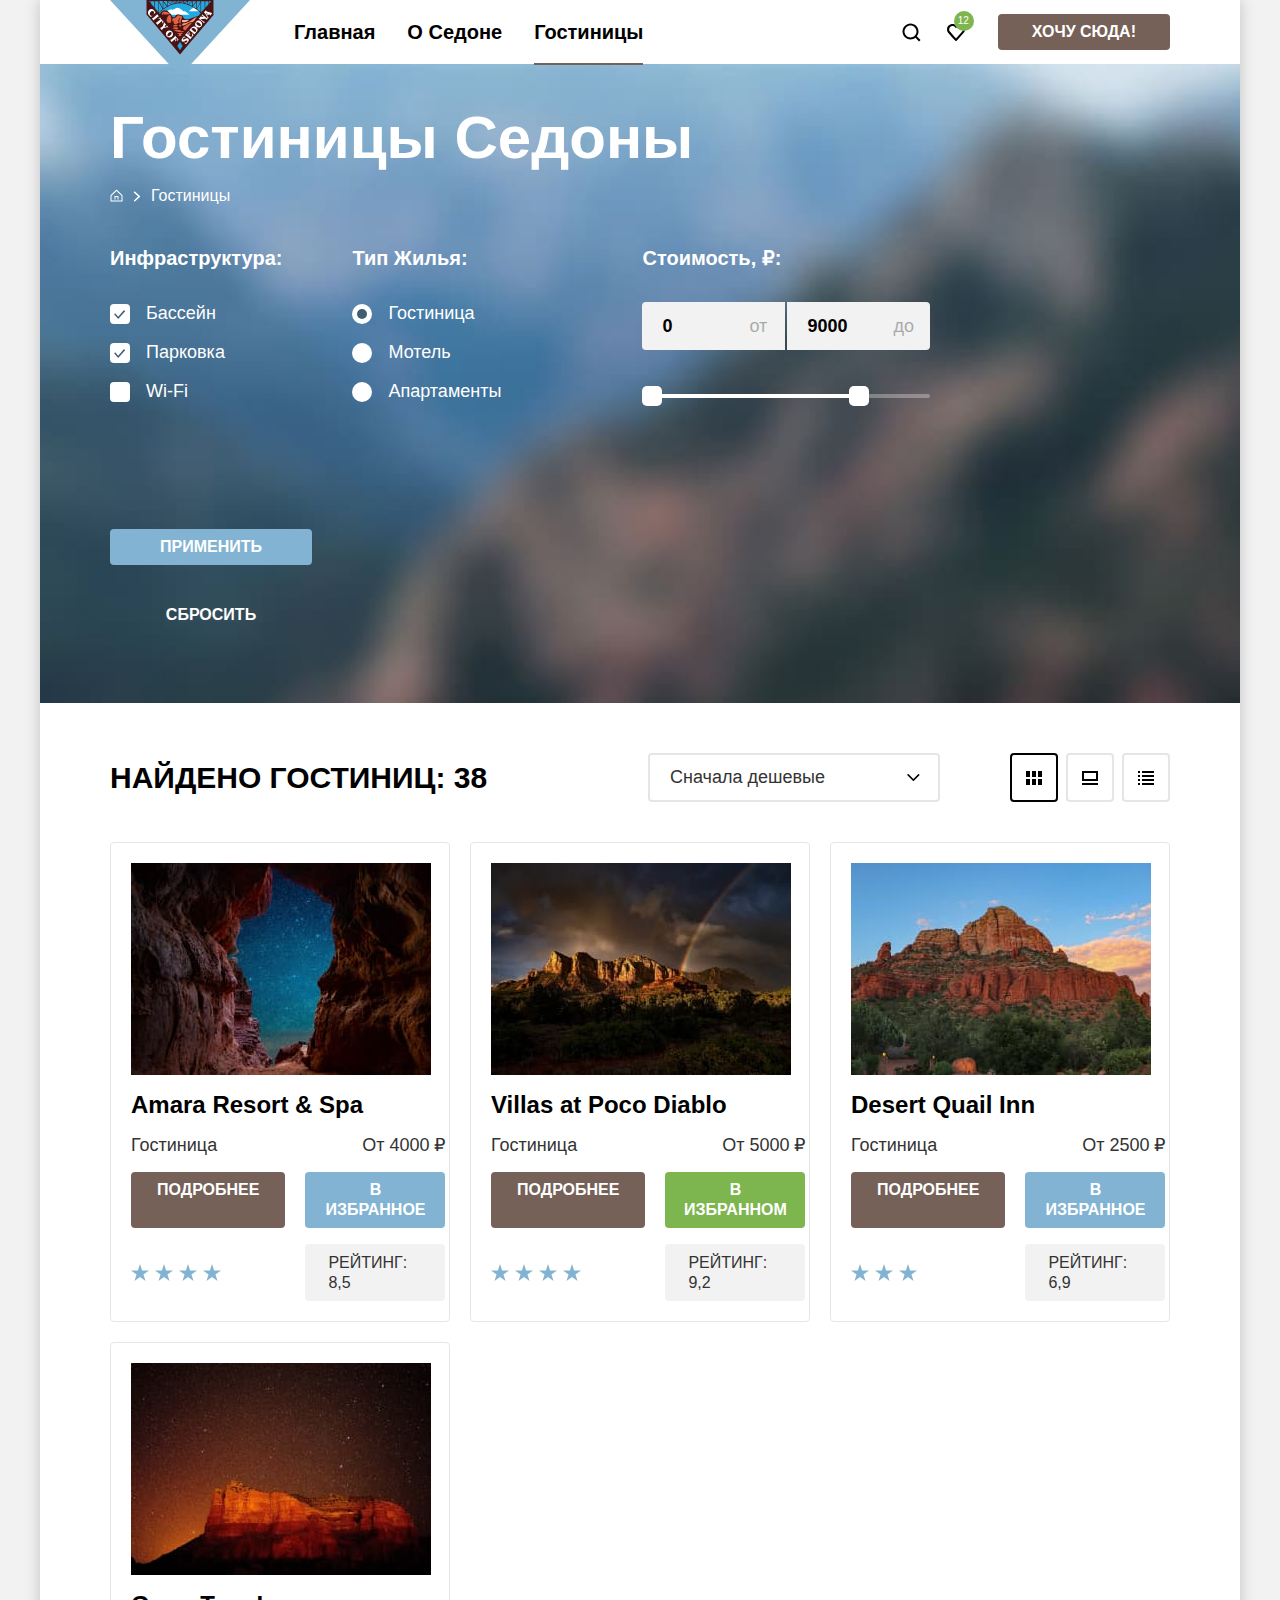
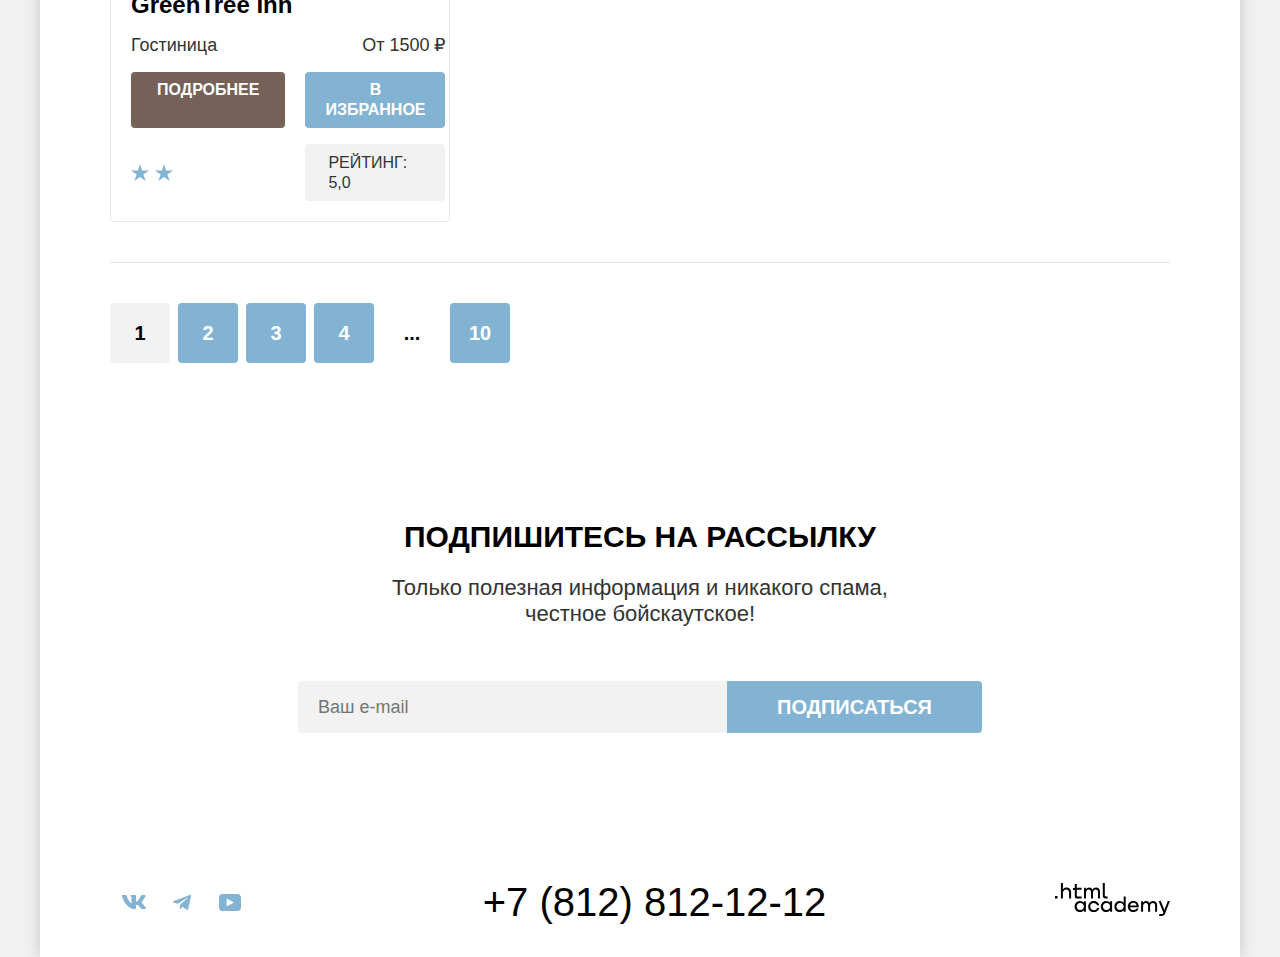
==== commit 30de4bf0: "исправления-2" ====
--- a/catalog.html
+++ b/catalog.html
@@ -117,10 +117,10 @@
               <fieldset class="catalog-filter-group slider">
                 <legend class="catalog-filter-title">Стоимость, &#8381;:</legend>
                 <div class="form-price">
-                  <span class="visually-hidden">Минимальная цена.</span>
+                  <label for="min-price" class="visually-hidden">Минимальная цена.</label>
                   <input class="input-price-min range-input field" type="number" id="min-price" name="min-price"
                     value="0" step="100">
-                  <span class="visually-hidden">Максимальная цена.</span>
+                  <label for="max-price" class="visually-hidden">Максимальная цена.</label>
                   <input class="input-price-max range-input field" type="number" id="max-price" name="max-price"
                     value="9000" step="100">
                 </div>
@@ -282,15 +282,14 @@
         <section class="newsletter newsletter-inner">
           <h2 class="newsletter-title">Подпишитесь на рассылку</h2>
           <p class="newsletter-description">Только полезная информация и никакого спама, <br>честное бойскаутское!</p>
-          <div class="newsletter-form">
-            <form class="newsletter-form" action="https://echo.htmlacademy.ru/" method="post">
-              <input class="newsletter-field field" placeholder="Ваш e-mail" type="email" name="newsletter-email"
-                id="newsletter-email" required>
-              <button class="newsletter-button button blue-button big-button" type="submit">
-                <span>Подписаться</span>
-              </button>
-            </form>
-          </div>
+          <form class="newsletter-form" action="https://echo.htmlacademy.ru/" method="post">
+            <label for="newsletter-email" class="visually-hidden">Введите ваш e-mail.</label>
+            <input class="newsletter-field field" placeholder="Ваш e-mail" type="email" name="newsletter-email"
+              id="newsletter-email" required>
+            <button class="newsletter-button button blue-button big-button" type="submit">
+              <span>Подписаться</span>
+            </button>
+          </form>
         </section>
       </main>
       <footer class="page-footer">
@@ -340,4 +339,5 @@
       </footer>
     </div>
   </body>
+
 </html>
--- a/styles/styles.css
+++ b/styles/styles.css
@@ -114,7 +114,7 @@
   top: calc(50% - 10px/2 - 11px);
   z-index: 1;
   color: #ffffff;
-  font-family: "PT Sans";
+  font-family: "PT Sans", sans-serif;
   font-weight: 400;
 }
 
@@ -233,7 +233,8 @@
   font-size: 18px;
   line-height: 21px;
   text-align: center;
-  margin: 0 85px;
+  display: block;
+  margin: 0;
   color: #333333;
 }
 
@@ -293,7 +294,7 @@
   font-size: 18px;
   line-height: 21px;
   text-align: center;
-  display: inline-block;
+  display: block;
   width: 230px;
   margin: 0;
   color: #333333;
@@ -352,15 +353,11 @@
   list-style-type: none;
   display: grid;
   grid-template-columns: repeat(3, 1fr);
-  grid-template-rows: repeat(3, 1fr);
+  grid-template-rows: repeat(3, auto);
   grid-auto-rows: 1fr;
   margin: 0;
   padding: 0;
   gap: 0;
-}
-
-.reasons-item.blue-block {
-  grid-column: 1 / 4
 }
 
 .reasons-item {
@@ -369,13 +366,14 @@
   display: flex;
   flex-direction: row;
   min-width: 400px;
-  margin: 0;
+  padding: 112.5px 85px;
+  box-sizing: border-box;
 }
 
 .reason-card {
-  margin: auto;
   display: flex;
   flex-direction: column;
+  align-items: center;
   position: relative;
 }
 
@@ -386,11 +384,20 @@
   background-color: rgba(0, 0, 0, 0.3);;
   position: absolute;
   top: 86px;
-  left: 170px;
+}
+
+.reasons-item.blue-block {
+  grid-column: 1 / 4;
+  padding: 0;
+}
+
+.blue-block .reason-card {
+  padding: 102px 85px;
 }
 
 .blue-block .reason-card::after {
   background-color: rgba(255, 255, 255, 0.3);
+  top: 188px;
 }
 
 .gray-block {
@@ -485,8 +492,9 @@
   line-height: 28px;
   text-transform: uppercase;
   max-width: 175px;
-  margin: auto;
   text-align: center;
+  display: block;
+  margin: 0;
   margin-bottom: 62px;
 }
 
@@ -509,6 +517,7 @@
   background-repeat: no-repeat;
   text-align: center;
   padding: 96px 258px 104px;
+  background-size: cover;
 }
 
 .newsletter-inner {
@@ -559,6 +568,10 @@
   margin-bottom: 54px;
 }
 
+.newsletter-inner .newsletter-description {
+  color: #333333;
+}
+
 .inner-header-title {
   font-family: "PT Sans Bold", sans-serif;
   font-weight: 700;
@@ -647,6 +660,7 @@
 .catalog-filter {
   display: flex;
   gap: 70px;
+  flex-wrap: wrap;
 }
 
 /*Кастомные checkbox и radio */
@@ -856,6 +870,7 @@
   column-gap: 20px;
   row-gap: 16px;
   grid-template-columns: repeat(2, 1fr);
+  grid-template-rows: max-content auto max-content max-content max-content;
   grid-template-areas:
       "image image"
       "link link"
@@ -871,6 +886,7 @@
 
 .hotel-card-image-link {
   grid-area: image;
+  display: block;
 }
 
 .hotel-card-type {
@@ -957,6 +973,8 @@
   text-decoration: none;
   color: #000000;
   grid-area: link;
+  display: block;
+  text-align: start;
 }
 
 .number-phone {
@@ -1230,12 +1248,13 @@
 .range-input {
   font-family: "PT Sans Bold", sans-serif;
   font-weight: 700;
-  width: 103px;
-  padding: 12px 20px;
+  width: 143px;
+  padding: 12px 42px 12px 20px;
   background: #F2F2F2;
   border: none;
   font-size: 18px;
   line-height: 24px;
+  box-sizing: border-box;
   position: relative;
 }
 
@@ -1359,7 +1378,7 @@
 }
 
 .date-field {
-  padding: 12px 20px 12px 20px;
+  padding: 12px 60px 12px 20px;
   width: 440px;
   box-sizing: border-box;
   margin-left: auto;
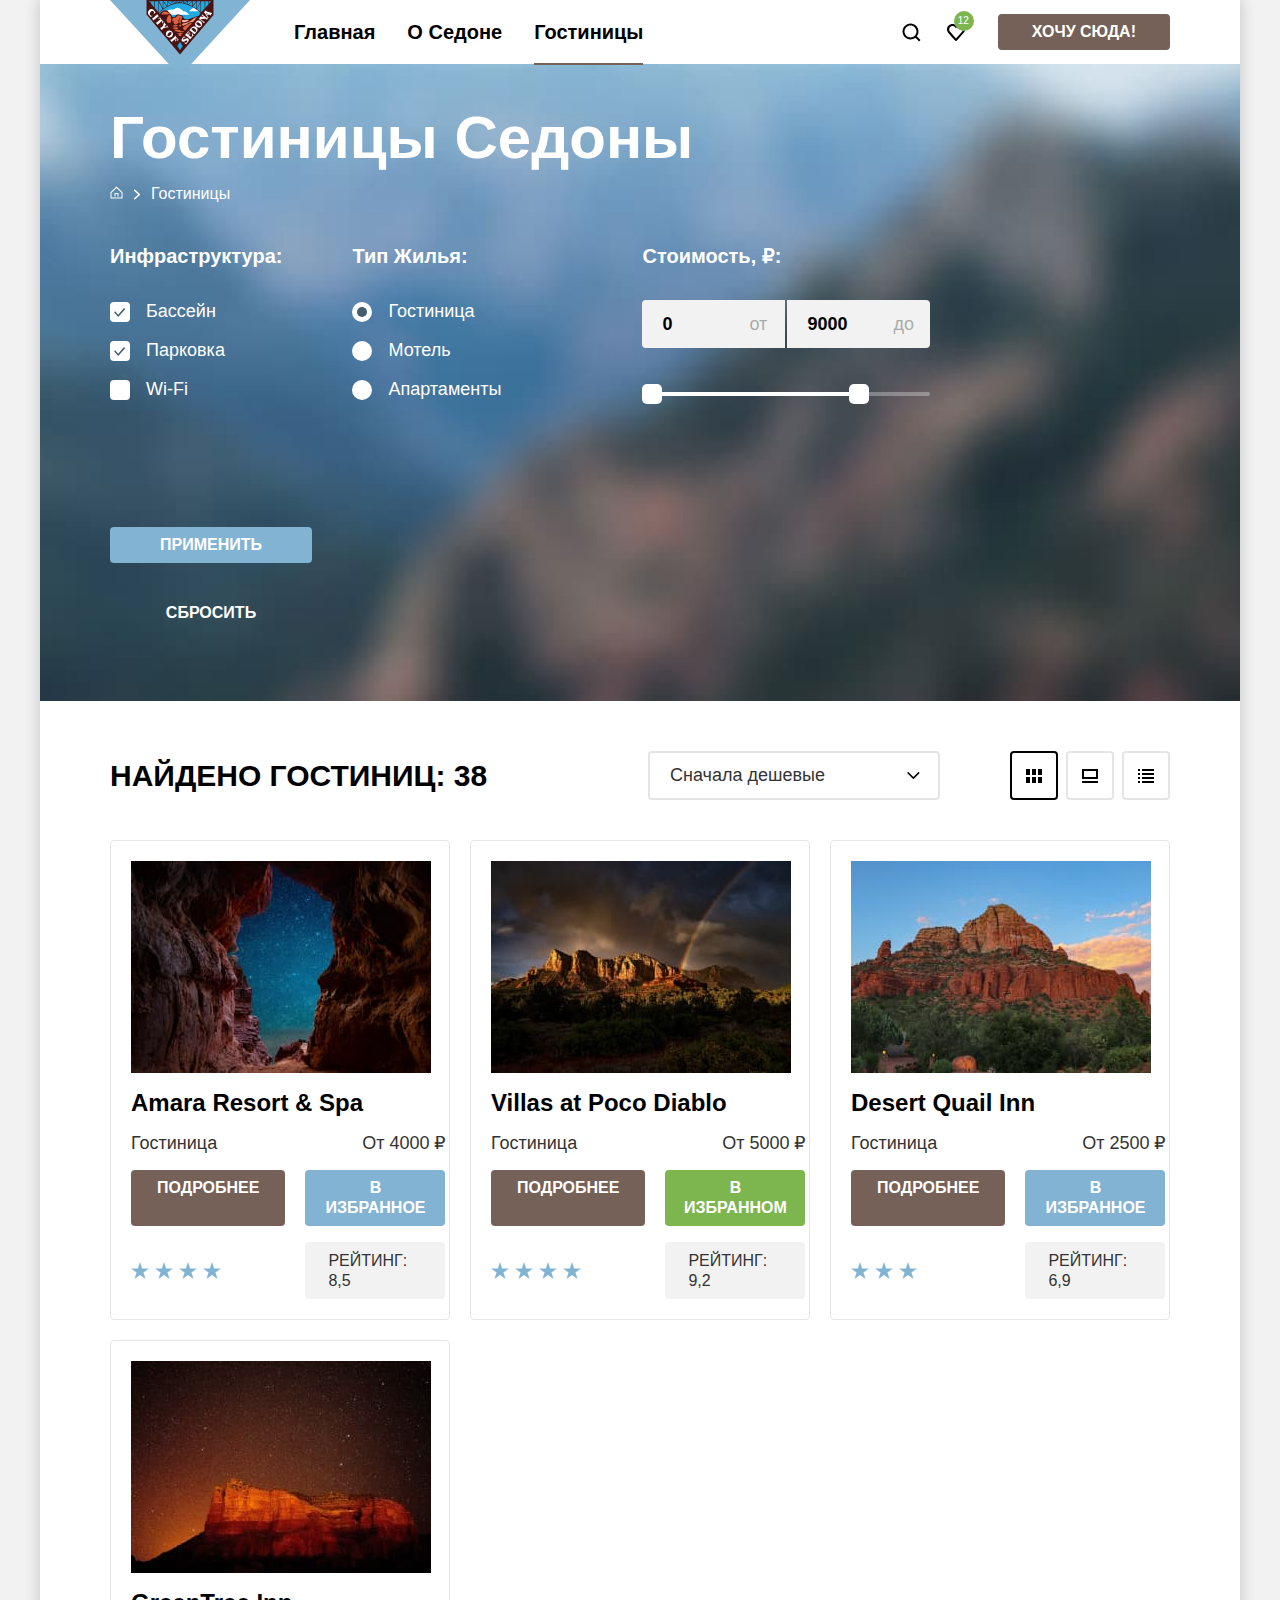
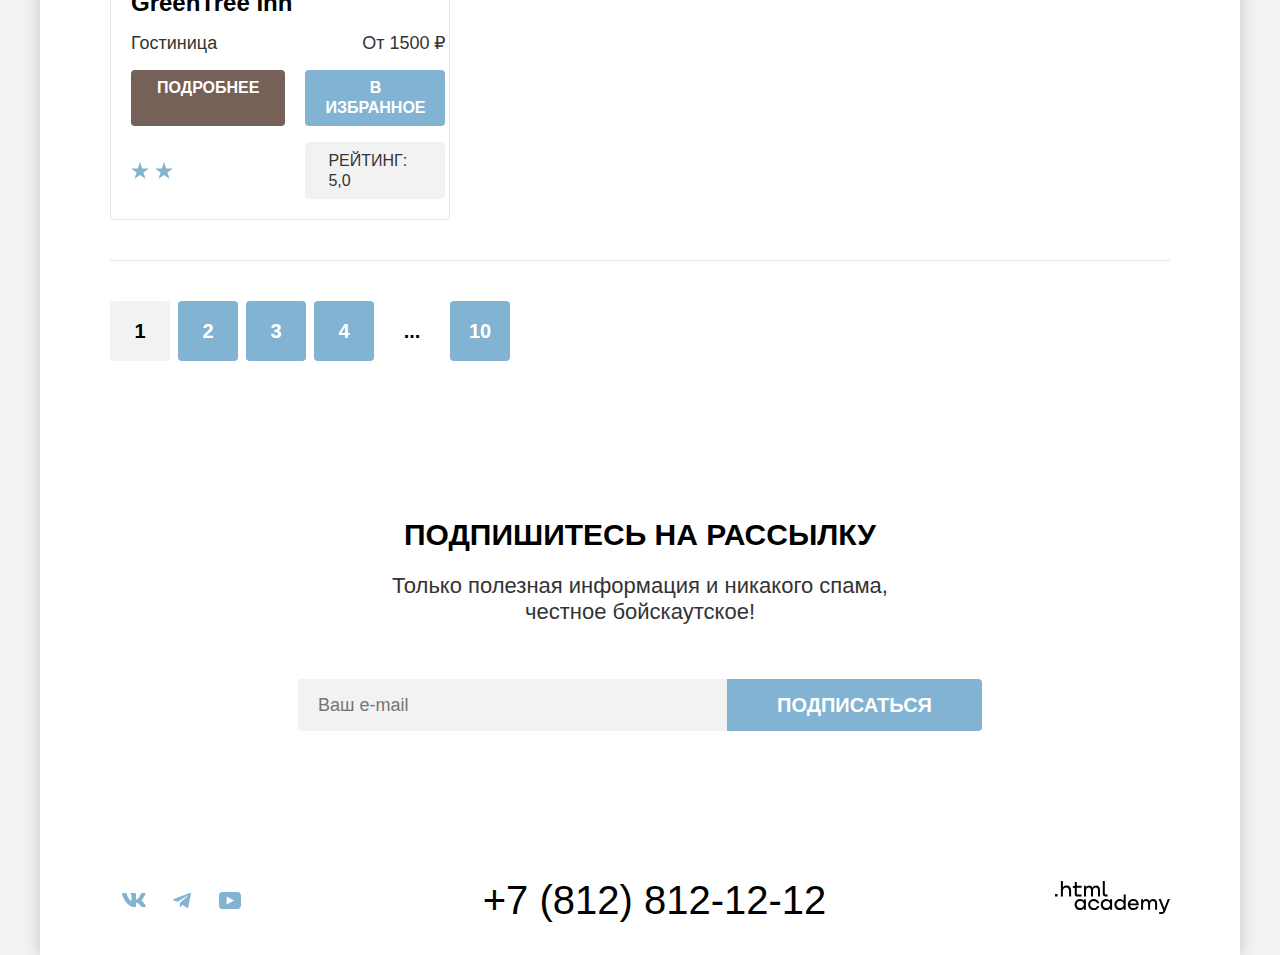
==== commit 063e4b17: "исправляет фавиконку, звезды рейтинга одним элементом" ====
--- a/catalog.html
+++ b/catalog.html
@@ -6,7 +6,7 @@
     <title>Гостиницы Седоны</title>
     <link rel="stylesheet" href="styles/styles.css">
     <link rel="icon" type="image/png" sizes="32x32" href="images/favicon.png">
-    <link rel="icon" href="images/favicon.ico">
+    <link rel="icon" href="favicon.ico">
   </head>
 
   <body>
@@ -178,12 +178,7 @@
               <span class="visually-hidden">
                 Рейтинг отеля 4 звезды.
               </span>
-              <ul class="stars-area">
-                <li class="star"></li>
-                <li class="star"></li>
-                <li class="star"></li>
-                <li class="star"></li>
-              </ul>
+              <span class="stars-area stars-four"></span>
               <div class="rating">
                 <p class="text-rating">Рейтинг: <span class="rating-number">8,5</span></p>
               </div>
@@ -201,12 +196,7 @@
               <span class="visually-hidden">
                 Рейтинг отеля 4 звезды.
               </span>
-              <ul class="stars-area">
-                <li class="star"></li>
-                <li class="star"></li>
-                <li class="star"></li>
-                <li class="star"></li>
-              </ul>
+              <span class="stars-area stars-four"></span>
               <div class="rating">
                 <p class="text-rating">Рейтинг: <span class="rating-number">9,2</span></p>
               </div>
@@ -224,11 +214,7 @@
               <span class="visually-hidden">
                 Рейтинг отеля 3 звезды.
               </span>
-              <ul class="stars-area">
-                <li class="star"></li>
-                <li class="star"></li>
-                <li class="star"></li>
-              </ul>
+              <span class="stars-area stars-three"></span>
               <div class="rating">
                 <p class="text-rating">Рейтинг: <span class="rating-number">6,9</span></p>
               </div>
@@ -246,10 +232,7 @@
               <span class="visually-hidden">
                 Рейтинг отеля 2 звезды.
               </span>
-              <ul class="stars-area">
-                <li class="star"></li>
-                <li class="star"></li>
-              </ul>
+              <span class="stars-area stars-two"></span>
               <div class="rating">
                 <p class="text-rating">Рейтинг: <span class="rating-number">5,0</span></p>
               </div>
--- a/styles/styles.css
+++ b/styles/styles.css
@@ -578,7 +578,6 @@
   font-size: 60px;
   line-height: 78px;
   margin: 0;
-  margin-bottom: 8px;
 }
 
 .breadcrumbs {
@@ -588,7 +587,7 @@
   text-align: center;
   margin: 0;
   padding: 0;
-  margin-bottom: 40px;
+  margin-bottom: 34px;
 }
 
 .breadcrumbs-item:not(:last-child)::after {
@@ -598,7 +597,6 @@
   min-height: 20px;
   background-image: url("../images/icons/arrow-right.svg");
   background-repeat: no-repeat;
-  margin-left: 10px;
 }
 
 .breadcrumbs-item {
@@ -610,11 +608,14 @@
 }
 
 .breadcrumbs-home {
+  position: relative;
   min-width: 13px;
-  min-height: 16px;
+  min-height: 15px;
+  padding: 8px 10px 10px 0;
   background-image: url("../images/icons/breadcrumbs-home.svg");
   background-repeat: no-repeat;
-  background-position: bottom;
+  background-position: left center;
+
 }
 
 .breadcrumbs-home:hover {
@@ -928,19 +929,28 @@
 .stars-area {
   grid-area: stars;
   height: 100%;
-  display: flex;
-  gap: 6px;
-  align-items: center;
-  list-style-type: none;
-  margin: 0;
-  padding: 0;
-
-}
-.star {
-  background-image: url(../images/icons/star.svg);
-  background-repeat: no-repeat;
-  width: 18px;
-  height: 17px;
+}
+
+.stars-four {
+  background: url("../images/icons/star.svg") center left/18px 17px no-repeat,
+              url("../images/icons/star.svg") 24px center/18px 17px no-repeat,
+              url("../images/icons/star.svg") 48px center/18px 17px no-repeat,
+              url("../images/icons/star.svg") 72px center/18px 17px no-repeat;
+}
+
+.stars-three {
+  background: url("../images/icons/star.svg") center left/18px 17px no-repeat,
+              url("../images/icons/star.svg") 24px center/18px 17px no-repeat,
+              url("../images/icons/star.svg") 48px center/18px 17px no-repeat;
+}
+
+.stars-two {
+  background: url("../images/icons/star.svg") center left/18px 17px no-repeat,
+              url("../images/icons/star.svg") 24px center/18px 17px no-repeat;
+}
+
+.stars-one {
+  background: url("../images/icons/star.svg") center left/18px 17px no-repeat;
 }
 
 .rating {
